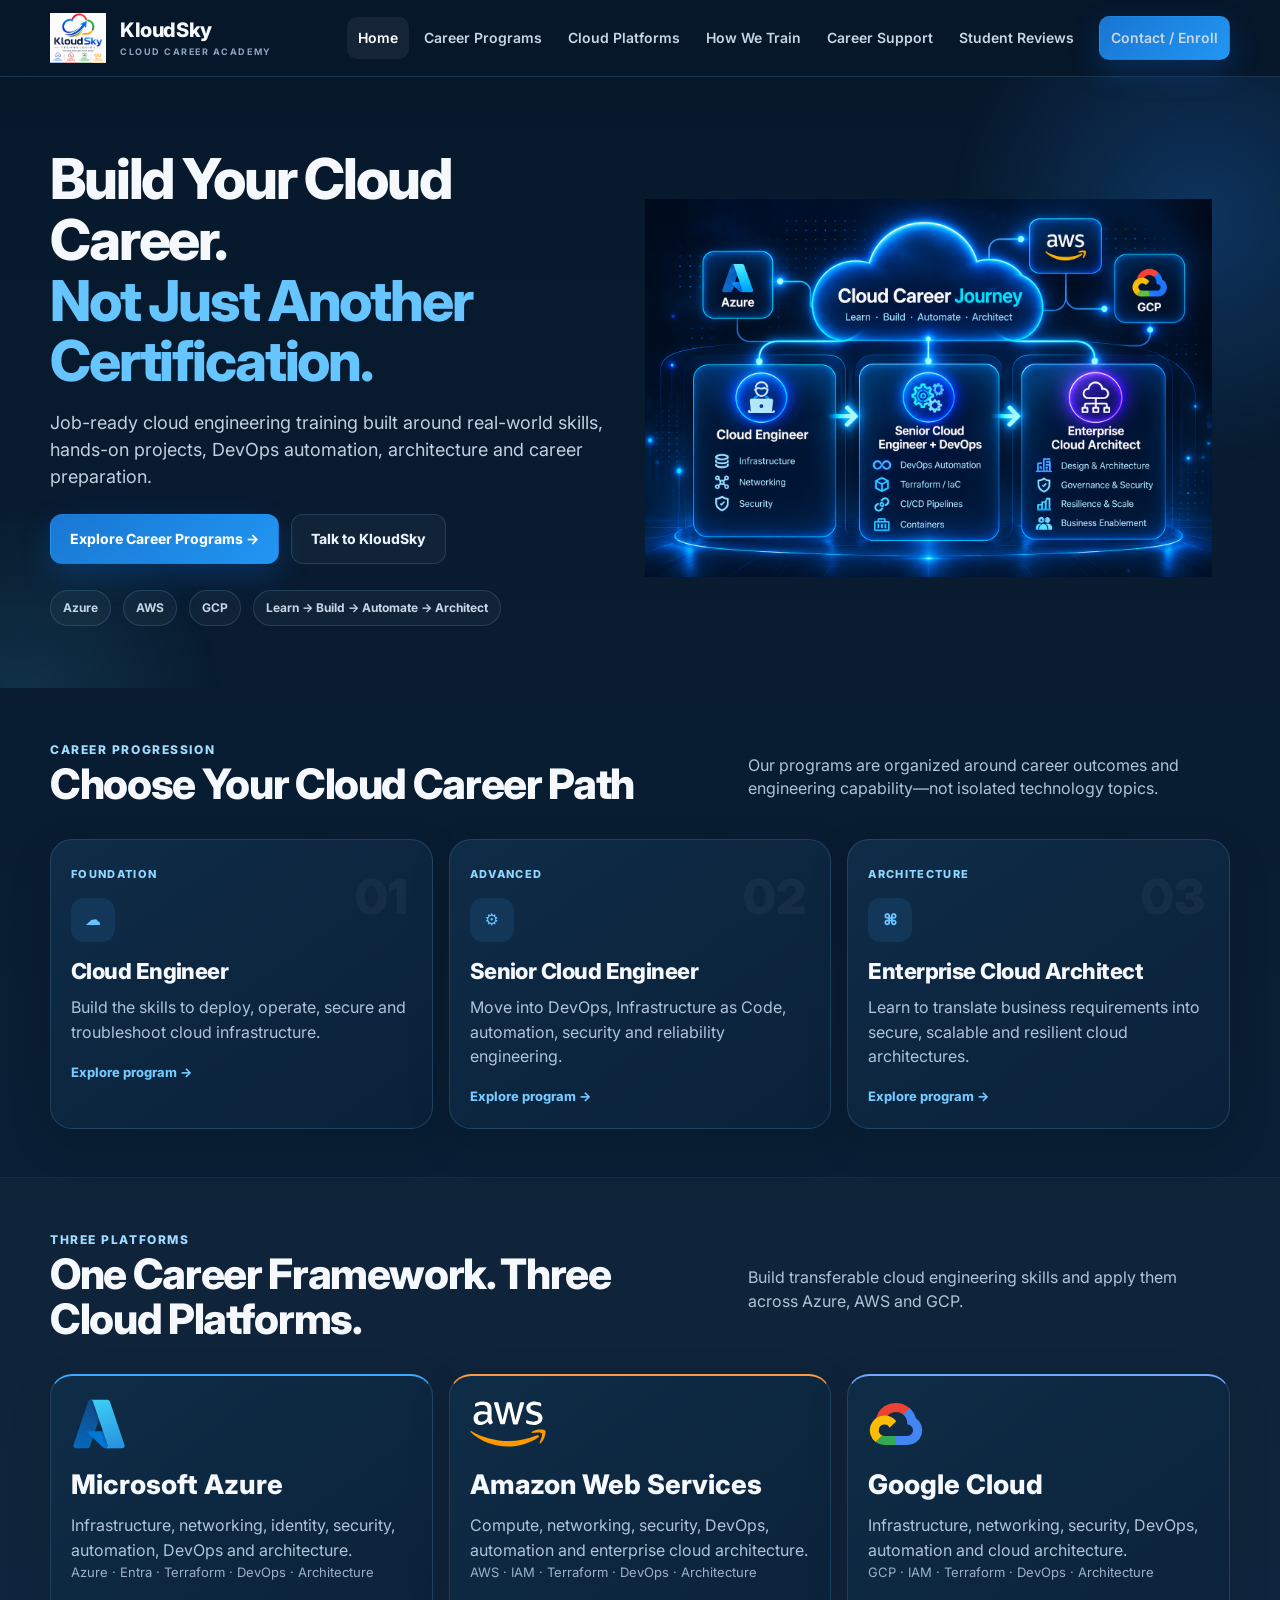
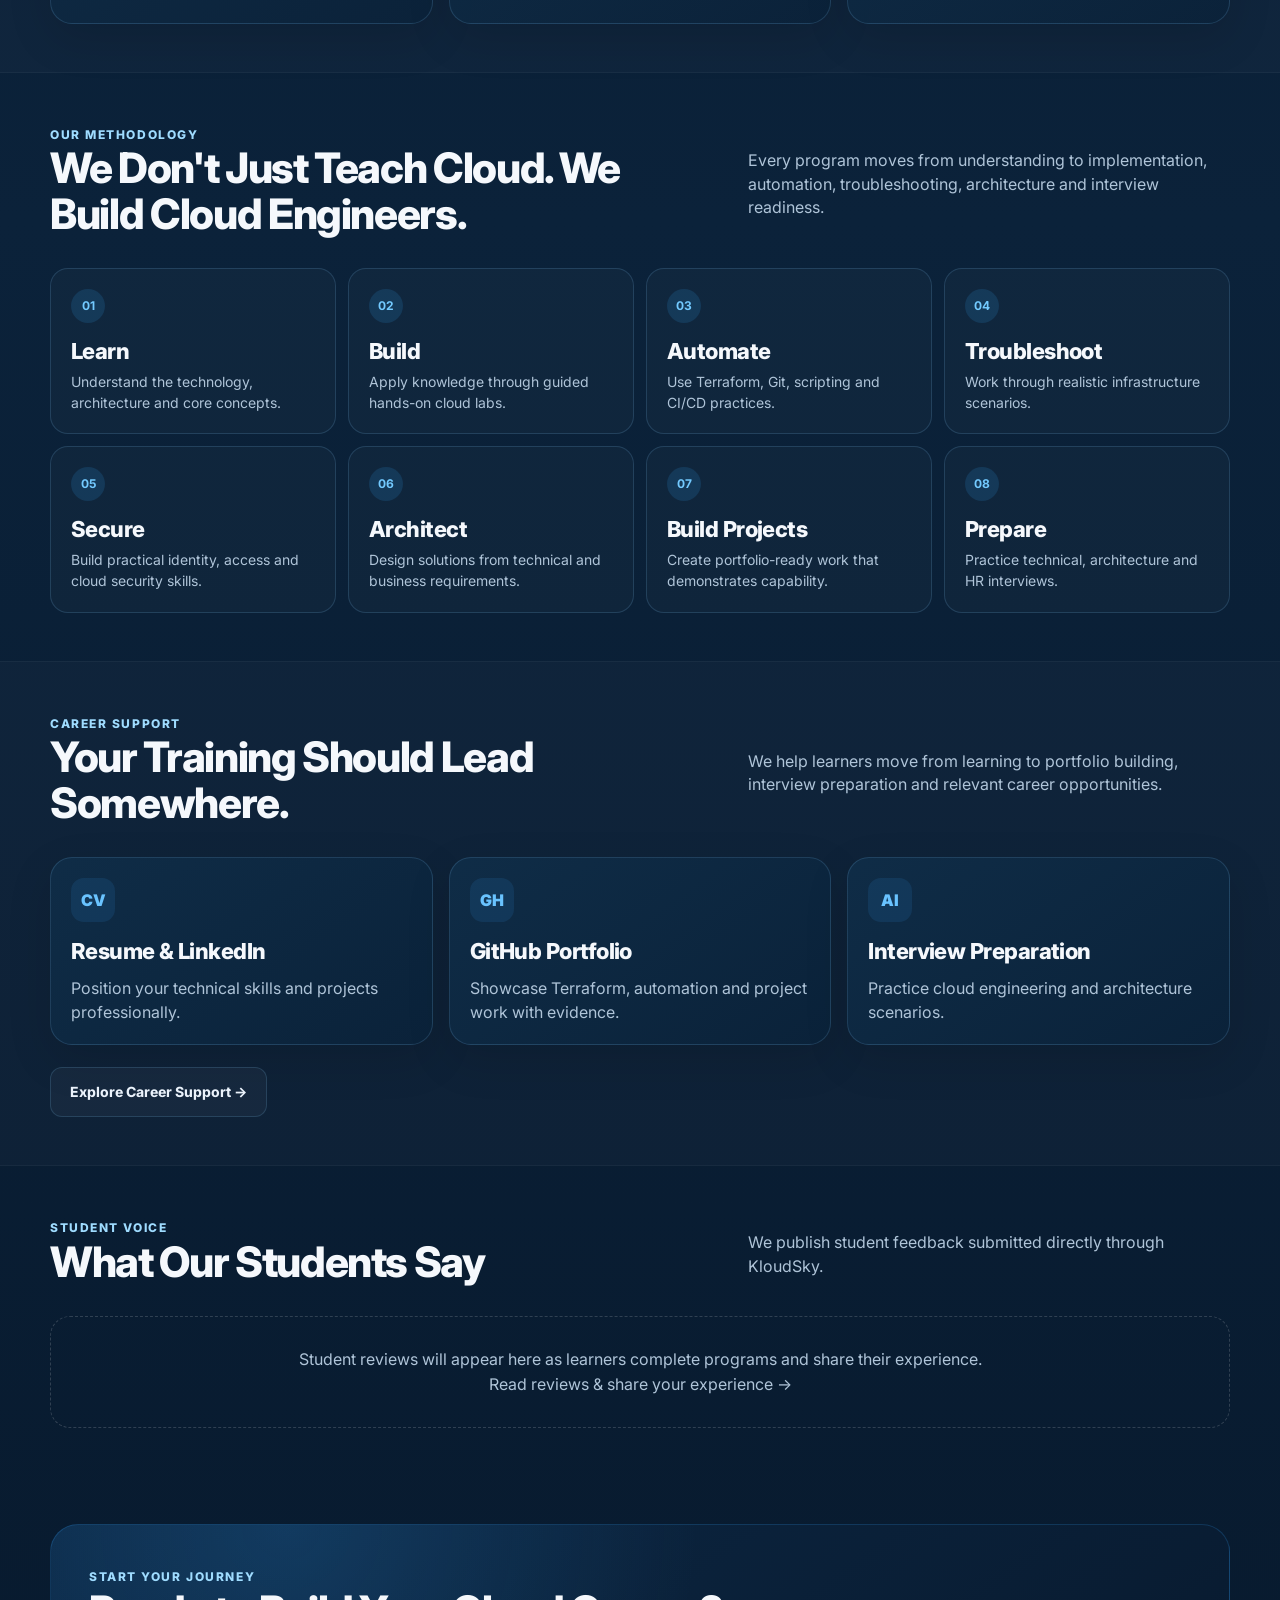
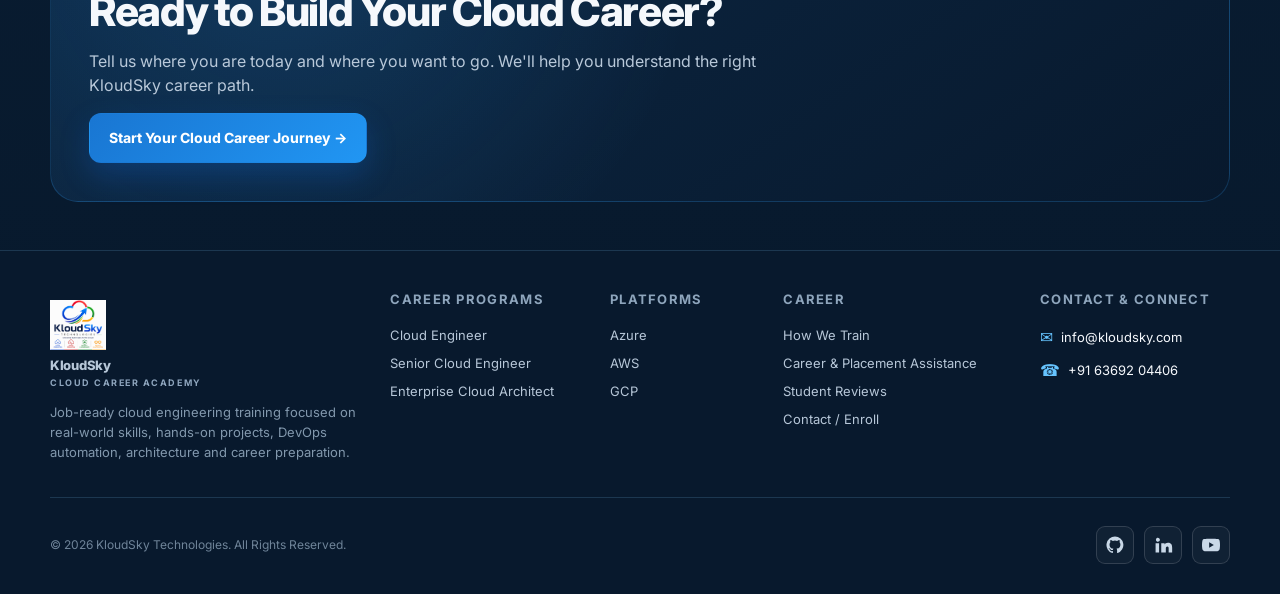
==== index.html @ 46bb487a "index update" ====
<!DOCTYPE html>

<html lang="en">
<head>
<meta charset="utf-8"/>
<meta content="width=device-width,initial-scale=1" name="viewport"/>
<meta content="Job-ready Azure, AWS and GCP cloud engineering training with hands-on projects, DevOps automation, architecture and career preparation." name="description"/>
<meta content="#07182B" name="theme-color"/>
<title>Home | KloudSky Cloud Career Academy</title>
<link href="https://fonts.googleapis.com" rel="preconnect"/>
<link crossorigin="" href="https://fonts.gstatic.com" rel="preconnect"/>
<link href="https://fonts.googleapis.com/css2?family=Inter:wght@400;500;600;700;800;900&amp;display=swap" rel="stylesheet"/>
<link href="assets/css/style.css" rel="stylesheet"/>
<style id="footer-layout-v2">
/* KloudSky footer layout correction - shared across all pages */
.footer .footer-grid{
    display:grid;
    grid-template-columns:minmax(240px,1.65fr) minmax(160px,1fr) minmax(110px,.75fr) minmax(190px,1.2fr) minmax(190px,1fr);
    gap:34px;
    align-items:start;
}
.footer .footer-grid > div{min-width:0;}
.footer .footer-contact-column h4{margin:0 0 18px;}
.footer .footer-contact-column a{display:flex;align-items:center;gap:8px;margin:0 0 13px;color:inherit;text-decoration:none;}
.footer .footer-contact-column a:hover{color:#66c4ff;}
.footer .footer-contact-icon{color:#66c4ff;font-size:16px;line-height:1;flex:0 0 auto;}
.footer .footer-bottom{
    display:flex;
    align-items:center;
    justify-content:space-between;
    gap:24px;
    padding-top:20px;
}
.footer .footer-socials-bottom{
    display:flex;
    align-items:center;
    justify-content:flex-end;
    gap:10px;
    margin-left:auto;
}
.footer .footer-social{
    width:38px;
    height:38px;
    display:inline-flex;
    align-items:center;
    justify-content:center;
    border:1px solid rgba(255,255,255,.14);
    border-radius:9px;
    background:rgba(255,255,255,.035);
    color:#c9d8e7;
    text-decoration:none;
    transition:.2s ease;
}
.footer .footer-social:hover{
    color:#fff;
    border-color:rgba(102,196,255,.5);
    background:rgba(53,167,255,.12);
    transform:translateY(-1px);
}
.footer .footer-social svg{width:18px;height:18px;display:block;}
.footer .footer-social[aria-label="LinkedIn"] svg{width:20px;height:20px;}
@media(max-width:980px){
    .footer .footer-grid{grid-template-columns:1.5fr 1fr 1fr;gap:28px;}
}
@media(max-width:680px){
    .footer .footer-grid{grid-template-columns:1fr 1fr;gap:24px;}
    .footer .footer-grid > div:first-child{grid-column:1 / -1;}
    .footer .footer-bottom{align-items:flex-start;flex-direction:column;gap:16px;}
    .footer .footer-socials-bottom{margin-left:0;justify-content:flex-start;}
}
@media(max-width:460px){
    .footer .footer-grid{grid-template-columns:1fr;}
    .footer .footer-grid > div:first-child{grid-column:auto;}
}
</style>
<style id="cloud-career-journey-visual">
/* Final hero alignment: image fills the right hero area without a separate frame. */
.hero-grid{
    grid-template-columns:minmax(0,1fr) minmax(0,1.08fr);
    align-items:stretch;
    gap:18px;
}

.cloud-career-visual{
    display:flex !important;
    align-items:center !important;
    justify-content:center !important;
    min-width:0;
    width:100%;
    height:100% !important;
    min-height:0 !important;
    margin:0 !important;
    padding:0 !important;
    background:transparent !important;
    border:0 !important;
    border-radius:0 !important;
    box-shadow:none !important;
    overflow:hidden !important;
}

.cloud-career-journey-image{
    display:block !important;
    width:94% !important;
    height:94% !important;
    max-width:none !important;
    margin:0 !important;
    padding:0 !important;
    border:0 !important;
    border-radius:0 !important;
    object-fit:contain !important;
    object-position:center center !important;
    transform:none !important;
    box-shadow:none !important;
    filter:none !important;
}

@media(max-width:980px){
    .hero-grid{
        grid-template-columns:1fr;
        gap:28px;
    }

    .cloud-career-visual{
        width:100%;
        height:auto !important;
        overflow:hidden !important;
    }

    .cloud-career-journey-image{
        width:100% !important;
        height:auto !important;
        max-width:760px !important;
        margin:0 auto !important;
        object-fit:contain !important;
        transform:none !important;
    }
}

@media(max-width:620px){
    .cloud-career-journey-image{
        width:100% !important;
        max-width:100% !important;
    }
}
</style>

<style id="index-platform-brand-logos">
/* Official cloud platform logos in the home-page platform cards */
.index-platform-logo{
    width:56px;
    height:56px;
    display:block;
    object-fit:contain;
    object-position:center;
    margin:0 0 12px 0;
}
.index-platform-logo.aws{
    width:76px;
    height:56px;
}
.index-platform-brand{
    display:flex;
    flex-direction:column;
    align-items:flex-start;
    margin-bottom:8px;
}
.index-platform-brand .platform-name{
    margin:0;
}
.index-platform-brand svg{
    overflow:visible;
}
@media(max-width:700px){
    .index-platform-logo{width:50px;height:50px;}
    .index-platform-logo.aws{width:68px;height:50px;}
}
</style>

</head>
<body><a class="skip" href="#main">Skip to content</a>
<header class="nav">
<div class="container nav-inner">
<a class="brand" href="index.html">
<img alt="KloudSky Technologies" class="kloudsky-logo" src="assets/images/kloudsky-logo-transparent.png"/>
<span class="brand-text">
<span class="brand-name">KloudSky</span>
<small class="brand-subtitle">Cloud Career Academy</small>
</span>
</a>
<button aria-label="Open menu" class="mobile-btn">☰</button>
<nav class="nav-links">
<a class="active" href="index.html">Home</a>
<a href="career-programs.html">Career Programs</a>
<a href="cloud-platforms.html">Cloud Platforms</a>
<a href="how-we-train.html">How We Train</a>
<a href="career-support.html">Career Support</a>
<a href="reviews.html">Student Reviews</a>
<a class="btn btn-primary nav-cta" href="contact.html">Contact / Enroll</a>
</nav>
</div>
</header>
<main id="main">
<section class="hero">
<div class="container hero-grid">
<div>
<h1>Build Your Cloud Career.<br/><span style="color:#66c4ff">Not Just Another Certification.</span>
</h1>
<p class="lead">Job-ready cloud engineering training built around real-world skills, hands-on
                        projects, DevOps automation, architecture and career preparation.</p>
<div class="hero-actions"><a class="btn btn-primary" href="career-programs.html">Explore Career
                            Programs →</a><a class="btn btn-ghost" href="contact.html">Talk to KloudSky</a></div>
<div class="hero-meta"><span class="pill">Azure</span><span class="pill">AWS</span><span class="pill">GCP</span><span class="pill">Learn → Build → Automate → Architect</span></div>
</div>
<div class="visual cloud-career-visual">
<img class="cloud-career-journey-image" src="assets/images/cloud-career-journey.png" width="1536" height="1024" loading="eager" decoding="async" alt="Cloud Career Journey from Cloud Engineer to Senior Cloud Engineer with DevOps to Enterprise Cloud Architect"/>
</div>
</div>
</section>
<section class="section">
<div class="container">
<div class="section-head">
<div><span class="eyebrow">Career progression</span>
<h2>Choose Your Cloud Career Path</h2>
</div>
<p>Our programs are organized around career outcomes and engineering capability—not isolated
                        technology topics.</p>
</div>
<div class="grid3">
<article class="card level"><span class="number">01</span><span class="tag">Foundation</span>
<div class="icon">☁</div>
<h3>Cloud Engineer</h3>
<p>Build the skills to deploy, operate, secure and troubleshoot cloud infrastructure.</p><a class="link" href="career-programs.html#cloud-engineer">Explore program →</a>
</article>
<article class="card level"><span class="number">02</span><span class="tag">Advanced</span>
<div class="icon">⚙</div>
<h3>Senior Cloud Engineer</h3>
<p>Move into DevOps, Infrastructure as Code, automation, security and reliability engineering.
                        </p><a class="link" href="career-programs.html#senior-cloud-engineer">Explore program →</a>
</article>
<article class="card level"><span class="number">03</span><span class="tag">Architecture</span>
<div class="icon">⌘</div>
<h3>Enterprise Cloud Architect</h3>
<p>Learn to translate business requirements into secure, scalable and resilient cloud
                            architectures.</p><a class="link" href="career-programs.html#architect">Explore program
                            →</a>
</article>
</div>
</div>
</section>
<section class="section alt">
<div class="container">
<div class="section-head">
<div><span class="eyebrow">Three platforms</span>
<h2>One Career Framework. Three Cloud Platforms.</h2>
</div>
<p>Build transferable cloud engineering skills and apply them across Azure, AWS and GCP.</p>
</div>
<div class="grid3">
<article class="card platform azure">
<div class="index-platform-brand"><svg aria-label="Microsoft Azure logo" class="index-platform-logo" height="150" role="img" viewbox="0 0 96 96" width="150" xmlns="http://www.w3.org/2000/svg">
<defs>
<lineargradient gradienttransform="matrix(1 0 0 -1 1075 158)" gradientunits="userSpaceOnUse" id="e399c19f-b68f-429d-b176-18c2117ff73c" x1="-1032.172" x2="-1059.213" y1="145.312" y2="65.426">
<stop offset="0" stop-color="#114a8b"></stop>
<stop offset="1" stop-color="#0669bc"></stop>
</lineargradient>
<lineargradient gradienttransform="matrix(1 0 0 -1 1075 158)" gradientunits="userSpaceOnUse" id="ac2a6fc2-ca48-4327-9a3c-d4dcc3256e15" x1="-1023.725" x2="-1029.98" y1="108.083" y2="105.968">
<stop offset="0" stop-opacity=".3"></stop>
<stop offset=".071" stop-opacity=".2"></stop>
<stop offset=".321" stop-opacity=".1"></stop>
<stop offset=".623" stop-opacity=".05"></stop>
<stop offset="1" stop-opacity="0"></stop>
</lineargradient>
<lineargradient gradienttransform="matrix(1 0 0 -1 1075 158)" gradientunits="userSpaceOnUse" id="a7fee970-a784-4bb1-af8d-63d18e5f7db9" x1="-1027.165" x2="-997.482" y1="147.642" y2="68.561">
<stop offset="0" stop-color="#3ccbf4"></stop>
<stop offset="1" stop-color="#2892df"></stop>
</lineargradient>
</defs>
<path d="M33.338 6.544h26.038l-27.03 80.087a4.152 4.152 0 0 1-3.933 2.824H8.149a4.145 4.145 0 0 1-3.928-5.47L29.404 9.368a4.152 4.152 0 0 1 3.934-2.825z" fill="url(#e399c19f-b68f-429d-b176-18c2117ff73c)"></path>
<path d="M71.175 60.261h-41.29a1.911 1.911 0 0 0-1.305 3.309l26.532 24.764a4.171 4.171 0 0 0 2.846 1.121h23.38z" fill="#0078d4"></path>
<path d="M33.338 6.544a4.118 4.118 0 0 0-3.943 2.879L4.252 83.917a4.14 4.14 0 0 0 3.908 5.538h20.787a4.443 4.443 0 0 0 3.41-2.9l5.014-14.777 17.91 16.705a4.237 4.237 0 0 0 2.666.972H81.24L71.024 60.261l-29.781.007L59.47 6.544z" fill="url(#ac2a6fc2-ca48-4327-9a3c-d4dcc3256e15)"></path>
<path d="M66.595 9.364a4.145 4.145 0 0 0-3.928-2.82H33.648a4.146 4.146 0 0 1 3.928 2.82l25.184 74.62a4.146 4.146 0 0 1-3.928 5.472h29.02a4.146 4.146 0 0 0 3.927-5.472z" fill="url(#a7fee970-a784-4bb1-af8d-63d18e5f7db9)"></path>
</svg><div class="platform-name">Microsoft Azure</div></div>
<p>Infrastructure, networking, identity, security, automation, DevOps and architecture.</p>
<div class="services">Azure · Entra · Terraform · DevOps · Architecture</div>
</article>
<article class="card platform aws">
<div class="index-platform-brand"><svg aria-label="Amazon Web Services logo" class="index-platform-logo aws" id="Layer_1" role="img" style="enable-background:new 0 0 304 182;" version="1.1" viewbox="0 0 304 182" x="0px" xml:space="preserve" xmlns="http://www.w3.org/2000/svg" xmlns:xlink="http://www.w3.org/1999/xlink" y="0px">
<style type="text/css">
	.st0{fill:#FFFFFF;}
	.st1{fill-rule:evenodd;clip-rule:evenodd;fill:#FF9900;}
</style>
<g>
<path class="st0" d="M86.4,66.4c0,3.7,0.4,6.7,1.1,8.9c0.8,2.2,1.8,4.6,3.2,7.2c0.5,0.8,0.7,1.6,0.7,2.3c0,1-0.6,2-1.9,3l-6.3,4.2
		c-0.9,0.6-1.8,0.9-2.6,0.9c-1,0-2-0.5-3-1.4C76.2,90,75,88.4,74,86.8c-1-1.7-2-3.6-3.1-5.9c-7.8,9.2-17.6,13.8-29.4,13.8
		c-8.4,0-15.1-2.4-20-7.2c-4.9-4.8-7.4-11.2-7.4-19.2c0-8.5,3-15.4,9.1-20.6c6.1-5.2,14.2-7.8,24.5-7.8c3.4,0,6.9,0.3,10.6,0.8
		c3.7,0.5,7.5,1.3,11.5,2.2v-7.3c0-7.6-1.6-12.9-4.7-16c-3.2-3.1-8.6-4.6-16.3-4.6c-3.5,0-7.1,0.4-10.8,1.3c-3.7,0.9-7.3,2-10.8,3.4
		c-1.6,0.7-2.8,1.1-3.5,1.3c-0.7,0.2-1.2,0.3-1.6,0.3c-1.4,0-2.1-1-2.1-3.1v-4.9c0-1.6,0.2-2.8,0.7-3.5c0.5-0.7,1.4-1.4,2.8-2.1
		c3.5-1.8,7.7-3.3,12.6-4.5c4.9-1.3,10.1-1.9,15.6-1.9c11.9,0,20.6,2.7,26.2,8.1c5.5,5.4,8.3,13.6,8.3,24.6V66.4z M45.8,81.6
		c3.3,0,6.7-0.6,10.3-1.8c3.6-1.2,6.8-3.4,9.5-6.4c1.6-1.9,2.8-4,3.4-6.4c0.6-2.4,1-5.3,1-8.7v-4.2c-2.9-0.7-6-1.3-9.2-1.7
		c-3.2-0.4-6.3-0.6-9.4-0.6c-6.7,0-11.6,1.3-14.9,4c-3.3,2.7-4.9,6.5-4.9,11.5c0,4.7,1.2,8.2,3.7,10.6
		C37.7,80.4,41.2,81.6,45.8,81.6z M126.1,92.4c-1.8,0-3-0.3-3.8-1c-0.8-0.6-1.5-2-2.1-3.9L96.7,10.2c-0.6-2-0.9-3.3-0.9-4
		c0-1.6,0.8-2.5,2.4-2.5h9.8c1.9,0,3.2,0.3,3.9,1c0.8,0.6,1.4,2,2,3.9l16.8,66.2l15.6-66.2c0.5-2,1.1-3.3,1.9-3.9c0.8-0.6,2.2-1,4-1
		h8c1.9,0,3.2,0.3,4,1c0.8,0.6,1.5,2,1.9,3.9l15.8,67l17.3-67c0.6-2,1.3-3.3,2-3.9c0.8-0.6,2.1-1,3.9-1h9.3c1.6,0,2.5,0.8,2.5,2.5
		c0,0.5-0.1,1-0.2,1.6c-0.1,0.6-0.3,1.4-0.7,2.5l-24.1,77.3c-0.6,2-1.3,3.3-2.1,3.9c-0.8,0.6-2.1,1-3.8,1h-8.6c-1.9,0-3.2-0.3-4-1
		c-0.8-0.7-1.5-2-1.9-4L156,23l-15.4,64.4c-0.5,2-1.1,3.3-1.9,4c-0.8,0.7-2.2,1-4,1H126.1z M254.6,95.1c-5.2,0-10.4-0.6-15.4-1.8
		c-5-1.2-8.9-2.5-11.5-4c-1.6-0.9-2.7-1.9-3.1-2.8c-0.4-0.9-0.6-1.9-0.6-2.8v-5.1c0-2.1,0.8-3.1,2.3-3.1c0.6,0,1.2,0.1,1.8,0.3
		c0.6,0.2,1.5,0.6,2.5,1c3.4,1.5,7.1,2.7,11,3.5c4,0.8,7.9,1.2,11.9,1.2c6.3,0,11.2-1.1,14.6-3.3c3.4-2.2,5.2-5.4,5.2-9.5
		c0-2.8-0.9-5.1-2.7-7c-1.8-1.9-5.2-3.6-10.1-5.2L246,52c-7.3-2.3-12.7-5.7-16-10.2c-3.3-4.4-5-9.3-5-14.5c0-4.2,0.9-7.9,2.7-11.1
		c1.8-3.2,4.2-6,7.2-8.2c3-2.3,6.4-4,10.4-5.2c4-1.2,8.2-1.7,12.6-1.7c2.2,0,4.5,0.1,6.7,0.4c2.3,0.3,4.4,0.7,6.5,1.1
		c2,0.5,3.9,1,5.7,1.6c1.8,0.6,3.2,1.2,4.2,1.8c1.4,0.8,2.4,1.6,3,2.5c0.6,0.8,0.9,1.9,0.9,3.3v4.7c0,2.1-0.8,3.2-2.3,3.2
		c-0.8,0-2.1-0.4-3.8-1.2c-5.7-2.6-12.1-3.9-19.2-3.9c-5.7,0-10.2,0.9-13.3,2.8c-3.1,1.9-4.7,4.8-4.7,8.9c0,2.8,1,5.2,3,7.1
		c2,1.9,5.7,3.8,11,5.5l14.2,4.5c7.2,2.3,12.4,5.5,15.5,9.6c3.1,4.1,4.6,8.8,4.6,14c0,4.3-0.9,8.2-2.6,11.6
		c-1.8,3.4-4.2,6.4-7.3,8.8c-3.1,2.5-6.8,4.3-11.1,5.6C264.4,94.4,259.7,95.1,254.6,95.1z"></path>
<g>
<path class="st1" d="M273.5,143.7c-32.9,24.3-80.7,37.2-121.8,37.2c-57.6,0-109.5-21.3-148.7-56.7c-3.1-2.8-0.3-6.6,3.4-4.4
			c42.4,24.6,94.7,39.5,148.8,39.5c36.5,0,76.6-7.6,113.5-23.2C274.2,133.6,278.9,139.7,273.5,143.7z"></path>
<path class="st1" d="M287.2,128.1c-4.2-5.4-27.8-2.6-38.5-1.3c-3.2,0.4-3.7-2.4-0.8-4.5c18.8-13.2,49.7-9.4,53.3-5
			c3.6,4.5-1,35.4-18.6,50.2c-2.7,2.3-5.3,1.1-4.1-1.9C282.5,155.7,291.4,133.4,287.2,128.1z"></path>
</g>
</g>
</svg><div class="platform-name">Amazon Web Services</div></div>
<p>Compute, networking, security, DevOps, automation and enterprise cloud architecture.</p>
<div class="services">AWS · IAM · Terraform · DevOps · Architecture</div>
</article>
<article class="card platform gcp">
<div class="index-platform-brand"><svg aria-label="Google Cloud logo" class="index-platform-logo" fill="none" height="800px" role="img" viewbox="0 0 16 16" width="800px" xmlns="http://www.w3.org/2000/svg"><path d="M10.313 5.376l1.887-1.5-.332-.414a5.935 5.935 0 00-5.586-1.217 5.89 5.89 0 00-3.978 4.084c-.03.113.312-.098.463-.056l2.608-.428s.127-.124.201-.205c1.16-1.266 3.126-1.432 4.465-.354l.272.09z" fill="#EA4335"></path><path d="M13.637 6.3a5.835 5.835 0 00-1.77-2.838l-1.83 1.82a3.226 3.226 0 011.193 2.564v.323c.9 0 1.63.725 1.63 1.62 0 .893-.73 1.619-1.63 1.619l-3.257-.003-.325.035v2.507l.325.053h3.257a4.234 4.234 0 004.08-2.962A4.199 4.199 0 0013.636 6.3z" fill="#4285F4"></path><path d="M4.711 13.999H7.97v-2.594H4.71c-.232 0-.461-.066-.672-.161l-.458.14-1.313 1.297-.114.447a4.254 4.254 0 002.557.87z" fill="#34A853"></path><path d="M4.711 5.572A4.234 4.234 0 00.721 8.44a4.206 4.206 0 001.433 4.688l1.89-1.884a1.617 1.617 0 01.44-3.079 1.63 1.63 0 011.714.936l1.89-1.878A4.24 4.24 0 004.71 5.572z" fill="#FBBC05"></path></svg><div class="platform-name">Google Cloud</div></div>
<p>Infrastructure, networking, security, DevOps, automation and cloud architecture.</p>
<div class="services">GCP · IAM · Terraform · DevOps · Architecture</div>
</article>
</div>
</div>
</section>
<section class="section">
<div class="container">
<div class="section-head">
<div><span class="eyebrow">Our methodology</span>
<h2>We Don't Just Teach Cloud. We Build Cloud Engineers.</h2>
</div>
<p>Every program moves from understanding to implementation, automation, troubleshooting,
                        architecture and interview readiness.</p>
</div>
<div class="steps">
<div class="step"><b>01</b>
<h3>Learn</h3>
<p>Understand the technology, architecture and core concepts.</p>
</div>
<div class="step"><b>02</b>
<h3>Build</h3>
<p>Apply knowledge through guided hands-on cloud labs.</p>
</div>
<div class="step"><b>03</b>
<h3>Automate</h3>
<p>Use Terraform, Git, scripting and CI/CD practices.</p>
</div>
<div class="step"><b>04</b>
<h3>Troubleshoot</h3>
<p>Work through realistic infrastructure scenarios.</p>
</div>
<div class="step"><b>05</b>
<h3>Secure</h3>
<p>Build practical identity, access and cloud security skills.</p>
</div>
<div class="step"><b>06</b>
<h3>Architect</h3>
<p>Design solutions from technical and business requirements.</p>
</div>
<div class="step"><b>07</b>
<h3>Build Projects</h3>
<p>Create portfolio-ready work that demonstrates capability.</p>
</div>
<div class="step"><b>08</b>
<h3>Prepare</h3>
<p>Practice technical, architecture and HR interviews.</p>
</div>
</div>
</div>
</section>
<section class="section alt">
<div class="container">
<div class="section-head">
<div><span class="eyebrow">Career support</span>
<h2>Your Training Should Lead Somewhere.</h2>
</div>
<p>We help learners move from learning to portfolio building, interview preparation and relevant
                        career opportunities.</p>
</div>
<div class="grid3">
<div class="card">
<div class="icon">CV</div>
<h3>Resume &amp; LinkedIn</h3>
<p>Position your technical skills and projects professionally.</p>
</div>
<div class="card">
<div class="icon">GH</div>
<h3>GitHub Portfolio</h3>
<p>Showcase Terraform, automation and project work with evidence.</p>
</div>
<div class="card">
<div class="icon">AI</div>
<h3>Interview Preparation</h3>
<p>Practice cloud engineering and architecture scenarios.</p>
</div>
</div>
<div style="margin-top:22px"><a class="btn btn-ghost" href="career-support.html">Explore Career Support
                        →</a></div>
</div>
</section>
<section class="section">
<div class="container">
<div class="section-head">
<div><span class="eyebrow">Student voice</span>
<h2>What Our Students Say</h2>
</div>
<p>We publish student feedback submitted directly through KloudSky.</p>
</div>
<div class="empty-reviews">Student reviews will appear here as learners complete programs and share
                    their experience.<br/><a class="link" href="reviews.html">Read reviews &amp; share your experience →</a>
</div>
</div>
</section>
<section class="section">
<div class="container">
<div class="cta"><span class="eyebrow">Start your journey</span>
<h2>Ready to Build Your Cloud Career?</h2>
<p>Tell us where you are today and where you want to go. We'll help you understand the right
                        KloudSky career path.</p><a class="btn btn-primary" href="contact.html">Start Your Cloud Career
                        Journey →</a>
</div>
</div>
</section>
</main>
<footer class="footer">
<div class="container">
<div class="footer-grid"><div><a class="brand" href="index.html">
<img alt="KloudSky Technologies" class="kloudsky-logo" src="assets/images/kloudsky-logo-transparent.png"/>
<span class="brand-text">
<span class="brand-name">KloudSky</span>
<small class="brand-subtitle">Cloud Career Academy</small>
</span>
</a>
<p class="desc">Job-ready cloud engineering training focused on real-world skills, hands-on
                        projects, DevOps automation, architecture and career preparation.</p>
</div><div>
<h4>Career Programs</h4><a href="career-programs.html#cloud-engineer">Cloud Engineer</a><a href="career-programs.html#senior-cloud-engineer">Senior Cloud Engineer</a><a href="career-programs.html#architect">Enterprise Cloud Architect</a>
</div><div>
<h4>Platforms</h4><a href="cloud-platforms.html#azure">Azure</a><a href="cloud-platforms.html#aws">AWS</a><a href="cloud-platforms.html#gcp">GCP</a>
</div><div>
<h4>Career</h4><a href="how-we-train.html">How We Train</a><a href="career-support.html">Career &amp;
                        Placement Assistance</a><a href="reviews.html">Student Reviews</a><a href="contact.html">Contact
                        / Enroll</a>
</div><div class="footer-contact-column"><h4>Contact &amp; Connect</h4><a href="mailto:info@kloudsky.com"><span aria-hidden="true" class="footer-contact-icon">✉</span><span>info@kloudsky.com</span></a><a href="tel:+916369204406"><span aria-hidden="true" class="footer-contact-icon">☎</span><span>+91 63692 04406</span></a></div></div>

<div class="footer-bottom"><span>© <span data-year=""></span> KloudSky Technologies. All Rights
                    Reserved.</span><div aria-label="Social media links" class="footer-socials-bottom">
<a aria-label="GitHub" class="footer-social" href="#" title="GitHub">
<svg aria-hidden="true" viewbox="0 0 24 24"><path d="M12 .6a11.4 11.4 0 0 0-3.61 22.21c.57.1.78-.25.78-.55v-2.15c-3.17.69-3.84-1.34-3.84-1.34-.52-1.31-1.27-1.66-1.27-1.66-1.03-.71.08-.7.08-.7 1.14.08 1.74 1.17 1.74 1.17 1.01 1.73 2.65 1.23 3.3.94.1-.73.4-1.23.72-1.51-2.53-.29-5.2-1.26-5.2-5.62 0-1.24.44-2.25 1.17-3.04-.12-.29-.51-1.44.11-3 0 0 .95-.3 3.13 1.16a10.9 10.9 0 0 1 5.7 0c2.18-1.46 3.13-1.16 3.13-1.16.62 1.56.23 2.71.11 3 .73.79 1.17 1.8 1.17 3.04 0 4.37-2.67 5.32-5.21 5.61.41.35.77 1.04.77 2.1v3.11c0 .3.21.65.79.54A11.4 11.4 0 0 0 12 .6Z" fill="currentColor"></path></svg>
</a>
<a aria-label="LinkedIn" class="footer-social" href="https://www.linkedin.com/company/kloudsky-technologies/" rel="noopener" target="_blank" title="LinkedIn">
<svg aria-hidden="true" viewbox="0 0 24 24"><path d="M5.2 3.4A2.4 2.4 0 1 1 5.2 8a2.4 2.4 0 0 1 0-4.6ZM3.1 9.8h4.2V21H3.1V9.8Zm6.8 0h4v1.53h.06c.56-1.02 1.93-2.1 3.98-2.1 4.26 0 5.05 2.8 5.05 6.45V21h-4.2v-4.72c0-1.13-.02-2.59-1.58-2.59-1.58 0-1.82 1.23-1.82 2.51V21H9.9V9.8Z" fill="currentColor"></path></svg>
</a>
<a aria-label="YouTube" class="footer-social" href="#" title="YouTube">
<svg aria-hidden="true" viewbox="0 0 24 24"><path d="M23.5 6.2a3 3 0 0 0-2.12-2.13C19.5 3.55 12 3.55 12 3.55s-7.5 0-9.38.52A3 3 0 0 0 .5 6.2 31.2 31.2 0 0 0 0 12a31.2 31.2 0 0 0 .5 5.8 3 3 0 0 0 2.12 2.13c1.88.52 9.38.52 9.38.52s7.5 0 9.38-.52a3 3 0 0 0 2.12-2.13A31.2 31.2 0 0 0 24 12a31.2 31.2 0 0 0-.5-5.8ZM9.55 15.6V8.4L15.8 12l-6.25 3.6Z" fill="currentColor"></path></svg>
</a>
</div></div>
</div>
</footer>
<script src="assets/js/config.js"></script>
<script src="assets/js/main.js"></script>
</body>
</html>
---- assets/css/style.css ----
:root {
    --bg: #07182B;
    --bg2: #0B223A;
    --panel: #102D48;
    --panel2: #163653;
    --text: #f5f8fc;
    --muted: #AFC4D8;
    --line: rgba(112, 176, 220, .20);
    --blue: #2196F3;
    --blue2: #1976D2;
    --cyan: #54C7FF;
    --green: #46d6a2;
    --shadow: 0 24px 70px rgba(0, 0, 0, .28);
    --radius: 22px;
    --max: 1180px
}

* {
    box-sizing: border-box
}

html {
    scroll-behavior: smooth
}

body {
    margin: 0;
    background: linear-gradient(180deg, #07182B 0%, #0B223A 48%, #07182B 100%);
    color: var(--text);
    font-family: Inter, system-ui, -apple-system, BlinkMacSystemFont, "Segoe UI", sans-serif;
    line-height: 1.65
}

a {
    color: inherit;
    text-decoration: none
}

img {
    max-width: 100%
}

.container {
    width: min(var(--max), calc(100% - 40px));
    margin: auto
}

.skip {
    position: absolute;
    left: -9999px
}

.skip:focus {
    left: 16px;
    top: 16px;
    z-index: 1000;
    background: #fff;
    color: #000;
    padding: 10px 14px;
    border-radius: 8px
}

.nav {
    position: sticky;
    top: 0;
    z-index: 100;
    background: rgba(7, 24, 43, .92);
    backdrop-filter: blur(16px);
    border-bottom: 1px solid var(--line)
}

.nav-inner {
    min-height: 76px;
    display: flex;
    align-items: center;
    gap: 28px
}

.brand {
    display: flex;
    align-items: center;
    gap: 11px;
    font-weight: 800;
    letter-spacing: -.02em;
    font-size: 20px;
    white-space: nowrap
}


/* =========================================================
   KloudSky official logo + cloud platform logos
   ========================================================= */

.brand {
    display: flex;
    align-items: center;
    gap: 14px;
}

.kloudsky-logo {
    width: 56px;
    height: 56px;
    object-fit: contain;
    object-position: center;
    flex: 0 0 auto;
}

.brand-text {
    display: flex;
    flex-direction: column;
    justify-content: center;
    min-width: 0;
}

.brand-name {
    line-height: 1.1;
}

.brand-subtitle {
    margin-top: 6px;
    line-height: 1.2;
}

.platform-logo {
    width: 64px;
    height: 64px;
    object-fit: contain;
    object-position: center;
    display: block;
    margin-bottom: 14px;
}

.brand-mark {
    width: 42px;
    height: 42px;
    border-radius: 12px;
    display: grid;
    place-items: center;
    background: linear-gradient(135deg, var(--blue), var(--cyan));
    box-shadow: 0 8px 28px rgba(53, 167, 255, .25);
    color: #04101d;
    font-weight: 900
}

.brand small {
    display: block;
    color: #8ea5bd;
    font-size: 9px;
    letter-spacing: .17em;
    text-transform: uppercase;
    font-weight: 700
}

.nav-links {
    margin-left: auto;
    display: flex;
    align-items: center;
    gap: 4px
}

.nav-links a {
    color: #c8d5e3;
    font-size: 14px;
    font-weight: 600;
    padding: 10px 11px;
    border-radius: 10px
}

.nav-links a:hover,
.nav-links a.active {
    color: #fff;
    background: rgba(255, 255, 255, .06)
}

.nav-cta {
    margin-left: 10px
}

.mobile-btn {
    display: none;
    margin-left: auto;
    border: 1px solid var(--line);
    background: transparent;
    color: #fff;
    border-radius: 10px;
    padding: 9px 11px;
    font-size: 18px
}

.btn {
    display: inline-flex;
    align-items: center;
    justify-content: center;
    gap: 9px;
    border-radius: 12px;
    padding: 13px 19px;
    font-weight: 750;
    font-size: 14px;
    border: 1px solid transparent;
    transition: .2s ease;
    cursor: pointer
}

.btn-primary {
    background: linear-gradient(135deg, var(--blue2), var(--blue));
    color: #fff;
    box-shadow: 0 12px 30px rgba(20, 120, 255, .22)
}

.btn-primary:hover {
    transform: translateY(-1px);
    box-shadow: 0 16px 34px rgba(20, 120, 255, .3)
}

.btn-ghost {
    border-color: var(--line);
    background: rgba(255, 255, 255, .035);
    color: #eaf2fb
}

.btn-ghost:hover {
    background: rgba(255, 255, 255, .07)
}

.hero {
    position: relative;
    overflow: hidden;
    padding: 72px 0 62px
}

.hero:before,
.hero:after {
    content: "";
    position: absolute;
    border-radius: 50%;
    filter: blur(2px);
    pointer-events: none
}

.hero:before {
    width: 520px;
    height: 520px;
    background: radial-gradient(circle, rgba(36, 139, 255, .24), transparent 68%);
    right: -180px;
    top: -120px
}

.hero:after {
    width: 420px;
    height: 420px;
    background: radial-gradient(circle, rgba(80, 229, 255, .11), transparent 68%);
    left: -190px;
    bottom: -220px
}

.eyebrow {
    display: inline-flex;
    align-items: center;
    gap: 8px;
    color: #9fdcff;
    font-size: 12px;
    font-weight: 800;
    letter-spacing: .13em;
    text-transform: uppercase
}

.dot {
    width: 7px;
    height: 7px;
    border-radius: 50%;
    background: var(--cyan);
    box-shadow: 0 0 14px var(--cyan)
}

h1,
h2,
h3 {
    line-height: 1.12;
    letter-spacing: -.035em;
    margin: 0 0 18px
}

h1 {
    font-size: clamp(40px, 5.2vw, 66px);
    max-width: 850px
}

h2 {
    font-size: clamp(29px, 3.5vw, 42px)
}

h3 {
    font-size: 23px
}

.lead {
    font-size: 19px;
    line-height: 1.55;
    color: #c2d0df;
    max-width: 760px
}

.hero-actions {
    display: flex;
    flex-wrap: wrap;
    gap: 12px;
    margin-top: 24px
}

.hero-meta {
    display: flex;
    flex-wrap: wrap;
    gap: 12px;
    margin-top: 26px
}

.pill {
    padding: 8px 12px;
    border: 1px solid var(--line);
    background: rgba(255, 255, 255, .035);
    border-radius: 999px;
    color: #c7d5e4;
    font-size: 12px;
    font-weight: 700
}

.hero-grid {
    display: grid;
    grid-template-columns: 1.1fr .9fr;
    gap: 36px;
    align-items: center
}

.visual {
    position: relative;
    min-height: 430px;
    display: flex;
    align-items: center;
    justify-content: center;
}

.orb {
    position: absolute;
    inset: 30px 15px 20px 35px;
    border: 1px solid rgba(80, 229, 255, .18);
    border-radius: 40px;
    background: linear-gradient(145deg, rgba(17, 52, 86, .72), rgba(6, 19, 34, .7));
    box-shadow: var(--shadow);
    overflow: hidden
}

.orb:before {
    content: "";
    position: absolute;
    inset: -40%;
    background: conic-gradient(from 100deg, transparent, rgba(53, 167, 255, .18), transparent 28%);
    animation: spin 12s linear infinite
}

.architecture {
    position: absolute;
    inset: 50px;
    display: grid;
    grid-template-columns: 1fr 1fr;
    gap: 15px;
    align-content: center;
    justify-content: center;
    justify-items: stretch;
    margin: 0 auto;
}

.node {
    position: relative;
    border: 1px solid rgba(255, 255, 255, .12);
    background: rgba(8, 22, 39, .86);
    border-radius: 17px;
    padding: 18px;
    z-index: 2
}

.node strong {
    display: block;
    font-size: 15px
}

.node span {
    font-size: 11px;
    color: #91a7bd
}

.node.main {
    grid-column: 1/-1;
    text-align: center;
    border-color: rgba(53, 167, 255, .35);
    background: linear-gradient(135deg, rgba(18, 76, 135, .55), rgba(9, 31, 55, .85))
}

.connector {
    position: absolute;
    left: 50%;
    top: 42%;
    width: 1px;
    height: 100px;
    background: linear-gradient(var(--blue), transparent);
    opacity: .6
}

.section {
    padding: 64px 0
}

.section.alt {
    background: rgba(255, 255, 255, .018);
    border-block: 1px solid rgba(255, 255, 255, .04)
}

.section-head {
    display: flex;
    justify-content: space-between;
    gap: 25px;
    align-items: end;
    margin-bottom: 26px
}

.section-head p {
    max-width: 650px;
    color: var(--muted);
    margin: 0
}

.grid3 {
    display: grid;
    grid-template-columns: repeat(3, 1fr);
    gap: 18px
}

.grid2 {
    display: grid;
    grid-template-columns: repeat(2, 1fr);
    gap: 18px
}

.card {
    border: 1px solid var(--line);
    background: linear-gradient(145deg, rgba(16, 45, 72, .94), rgba(11, 34, 58, .94));
    border-radius: var(--radius);
    padding: 24px;
    box-shadow: 0 15px 45px rgba(0, 0, 0, .12)
}

.card:hover {
    border-color: rgba(53, 167, 255, .28)
}

.card p {
    color: var(--muted);
    margin: 0
}

.icon {
    width: 44px;
    height: 44px;
    border-radius: 13px;
    display: grid;
    place-items: center;
    background: rgba(53, 167, 255, .11);
    color: #69c3ff;
    font-weight: 900;
    margin-bottom: 18px
}

.card ul {
    padding-left: 18px;
    color: #bac9d9
}

.card li {
    margin: 6px 0
}

.card .link {
    display: inline-block;
    margin-top: 18px;
    color: #75caff;
    font-weight: 750;
    font-size: 13px
}

.level {
    position: relative;
    overflow: hidden
}

.level .number {
    position: absolute;
    right: 24px;
    top: 20px;
    font-size: 48px;
    color: rgba(255, 255, 255, .04);
    font-weight: 900
}

.level .tag {
    display: inline-block;
    color: #8fd7ff;
    font-size: 11px;
    font-weight: 800;
    text-transform: uppercase;
    letter-spacing: .12em;
    margin-bottom: 15px
}

.platform {
    min-height: 250px
}

.platform.azure {
    border-top: 2px solid #3aa9ff
}

.platform.aws {
    border-top: 2px solid #ff9a42
}

.platform.gcp {
    border-top: 2px solid #71a7ff
}

.platform .platform-name {
    font-size: 27px;
    font-weight: 800;
    margin-bottom: 8px
}

.platform .services {
    font-size: 13px;
    color: #9db1c6
}

.steps {
    display: grid;
    grid-template-columns: repeat(4, 1fr);
    gap: 14px
}

.step {
    padding: 24px;
    border: 1px solid var(--line);
    border-radius: 18px;
    background: rgba(255, 255, 255, .025)
}

.step b {
    display: flex;
    width: 34px;
    height: 34px;
    border-radius: 50%;
    align-items: center;
    justify-content: center;
    background: rgba(53, 167, 255, .14);
    color: #73caff;
    font-size: 12px;
    margin-bottom: 17px
}

.step p {
    color: var(--muted);
    font-size: 14px;
    margin: 0
}

.quote {
    position: relative;
    padding: 26px;
    border-radius: var(--radius);
    border: 1px solid var(--line);
    background: linear-gradient(145deg, rgba(18, 45, 75, .7), rgba(8, 22, 39, .8))
}

.quote .stars {
    color: #ffd166;
    letter-spacing: 3px
}

.quote blockquote {
    font-size: 17px;
    line-height: 1.7;
    margin: 18px 0;
    color: #e8eff7
}

.quote cite {
    font-style: normal;
    color: #8fa5bb;
    font-size: 13px
}

.empty-reviews {
    padding: 40px;
    text-align: center;
    border: 1px dashed rgba(255, 255, 255, .16);
    border-radius: 20px;
    color: var(--muted)
}

.cta {
    padding: 48px;
    border: 1px solid rgba(53, 167, 255, .2);
    border-radius: 28px;
    background: radial-gradient(circle at 20% 0%, rgba(53, 167, 255, .16), transparent 42%), linear-gradient(145deg, #0c2845, #08192d)
}

.cta p {
    color: #b8c8d9;
    max-width: 720px
}

.footer {
    padding: 44px 0 24px;
    border-top: 1px solid var(--line);
    background: #08192D
}

.footer-grid {
    display: grid;
    grid-template-columns: 1.4fr repeat(3, 1fr);
    gap: 40px
}

.footer h4 {
    font-size: 13px;
    text-transform: uppercase;
    letter-spacing: .1em;
    color: #8ea5bc;
    margin: 0 0 16px
}

.footer a {
    display: block;
    color: #b7c7d8;
    font-size: 13px;
    margin: 8px 0
}

.footer .desc {
    color: #8298ad;
    font-size: 13px;
    max-width: 350px
}

.footer-bottom {
    border-top: 1px solid var(--line);
    margin-top: 28px;
    padding-top: 20px;
    color: #6f8499;
    font-size: 12px;
    display: flex;
    justify-content: space-between;
    gap: 20px
}

.page-hero {
    padding: 58px 0 44px;
    background: linear-gradient(180deg, rgba(18, 50, 83, .36), transparent)
}

.page-hero h1 {
    font-size: clamp(40px, 5vw, 62px);
    max-width: 850px
}

.page-hero p {
    max-width: 800px;
    color: var(--muted);
    font-size: 18px;
    line-height: 1.55;
    margin: 0
}

.program-layout {
    display: grid;
    grid-template-columns: 1.4fr .6fr;
    gap: 24px
}

.checklist {
    display: grid;
    grid-template-columns: repeat(2, 1fr);
    gap: 10px;
    margin-top: 20px
}

.check {
    padding: 12px 14px;
    border: 1px solid var(--line);
    border-radius: 12px;
    background: rgba(255, 255, 255, .025);
    font-size: 13px;
    color: #c8d6e4
}

.check:before {
    content: "✓";
    color: #57d6aa;
    font-weight: 900;
    margin-right: 9px
}

.form {
    display: grid;
    gap: 16px
}

.field {
    display: grid;
    gap: 7px
}

.field label {
    font-size: 13px;
    color: #bdcbda;
    font-weight: 700
}

.field input,
.field select,
.field textarea {
    width: 100%;
    border: 1px solid rgba(255, 255, 255, .13);
    background: #0B223A;
    color: #eef5fb;
    border-radius: 12px;
    padding: 13px 14px;
    outline: none;
    font: inherit
}

.field input:focus,
.field select:focus,
.field textarea:focus {
    border-color: rgba(53, 167, 255, .7);
    box-shadow: 0 0 0 3px rgba(53, 167, 255, .1)
}

.field textarea {
    min-height: 130px;
    resize: vertical
}

.notice {
    font-size: 12px;
    color: #8499ad
}

.success {
    display: none;
    padding: 16px;
    border-radius: 12px;
    background: rgba(70, 214, 162, .1);
    border: 1px solid rgba(70, 214, 162, .3);
    color: #bff1de
}

.success.show {
    display: block
}

.error {
    display: none;
    padding: 16px;
    border-radius: 12px;
    background: rgba(255, 91, 91, .08);
    border: 1px solid rgba(255, 91, 91, .25);
    color: #ffc0c0
}

.error.show {
    display: block
}

.timeline {
    position: relative;
    display: grid;
    gap: 16px
}

.timeline:before {
    content: "";
    position: absolute;
    left: 20px;
    top: 20px;
    bottom: 20px;
    width: 1px;
    background: linear-gradient(var(--blue), transparent)
}

.timeline-item {
    position: relative;
    padding: 4px 0 4px 62px
}

.timeline-item .circle {
    position: absolute;
    left: 7px;
    top: 0;
    width: 27px;
    height: 27px;
    border-radius: 50%;
    border: 1px solid rgba(53, 167, 255, .45);
    background: #09203a;
    color: #71caff;
    display: grid;
    place-items: center;
    font-size: 11px;
    font-weight: 800
}

.timeline-item p {
    color: var(--muted);
    margin: 0
}

.badge-row {
    display: flex;
    flex-wrap: wrap;
    gap: 8px;
    margin-top: 15px
}

.badge {
    font-size: 11px;
    padding: 6px 9px;
    border-radius: 999px;
    background: rgba(255, 255, 255, .05);
    border: 1px solid var(--line);
    color: #afc1d3
}

@keyframes spin {
    to {
        transform: rotate(360deg)
    }
}


/* Home page hero heading */
.hero h1{
    font-size: clamp(38px, 4.4vw, 60px);
    line-height: 1.08;
    max-width: 760px;
}

@media(max-width:1000px) {
    .nav-links {
        display: none
    }

    .mobile-btn {
        display: block
    }

    .nav-links.open {
        position: absolute;
        left: 20px;
        right: 20px;
        top: 72px;
        display: flex;
        flex-direction: column;
        align-items: stretch;
        padding: 12px;
        background: #0B223A;
        border: 1px solid var(--line);
        border-radius: 16px;
        box-shadow: var(--shadow)
    }

    .nav-links.open a {
        padding: 12px
    }

    .nav-cta {
        margin: 5px 0
    }

    .hero-grid {
        grid-template-columns: 1fr
    }

    .visual {
        min-height: 360px
    }

    .grid3 {
        grid-template-columns: 1fr
    }

    .grid2 {
        grid-template-columns: 1fr
    }

    .steps {
        grid-template-columns: repeat(2, 1fr)
    }

    .footer-grid {
        grid-template-columns: 1fr 1fr
    }

    .program-layout {
        grid-template-columns: 1fr
    }
}

@media(max-width:620px) {
    .container {
        width: min(var(--max), calc(100% - 28px))
    }

    .hero {
        padding: 60px 0 52px
    }

    h1 {
        font-size: 42px
    }

    .lead {
        font-size: 17px
    }

    .section {
        padding: 52px 0
    }

    .section-head {
        display: block
    }

    .steps {
        grid-template-columns: 1fr
    }

    .checklist {
        grid-template-columns: 1fr
    }

    .footer-grid {
        grid-template-columns: 1fr
    }

    .footer-bottom {
        display: block
    }

    .footer-bottom span {
        display: block;
        margin-top: 8px
    }

    .orb {
        inset: 15px 0
    }

    .architecture {
        inset: 35px 25px;
        margin: 0 auto;
    }

    .nav-inner {
        min-height: 68px
    }


    .kloudsky-logo {
        width: 46px;
        height: 46px;
    }

    .brand {
        gap: 10px;
    }

    .brand-subtitle {
        font-size: 9px;
        letter-spacing: .14em;
    }

    .brand {
        font-size: 18px
    }
}


/* Home page architecture graphic alignment */
.visual{
    position:relative;
    min-height:430px;
    display:flex;
    align-items:center;
    justify-content:center;
}
.orb{
    position:absolute;
    inset:30px 15px 20px 35px;
}
.architecture{
    position:absolute;
    inset:50px;
    display:grid;
    grid-template-columns:1fr 1fr;
    gap:15px;
    align-content:center;
    justify-content:center;
    justify-items:stretch;
    margin:0 auto;
    max-width:100%;
}

/* =========================================================
   KloudSky V2 - Global typography & spacing refinement
   Purpose: tighter, cleaner vertical rhythm across all pages.
   ========================================================= */

body{
    line-height:1.55;
    font-size:16px;
}

h1,h2,h3{
    line-height:1.08;
    margin:0 0 12px;
    font-weight:800;
}

h1{
    letter-spacing:-.038em;
}

h2{
    letter-spacing:-.032em;
}

h3{
    font-size:22px;
    letter-spacing:-.025em;
}

.lead{
    font-size:18px;
    line-height:1.48;
}

.section{
    padding:48px 0;
}

.section-head{
    align-items:center;
    gap:32px;
    margin-bottom:20px;
}

.section-head > div{
    flex:0 1 58%;
    min-width:0;
}

.section-head > p{
    flex:0 1 42%;
    line-height:1.48;
}

.card{
    padding:20px;
}

.card p{
    line-height:1.52;
}

.grid3,.grid2{
    gap:16px;
}

.steps{
    gap:12px;
}

.step{
    padding:20px;
}

.step h3{
    margin-bottom:8px;
}

.step p{
    line-height:1.48;
}

.page-hero{
    padding:46px 0 34px;
}

.page-hero h1{
    line-height:1.08;
    margin-bottom:12px;
}

.page-hero p{
    font-size:17px;
    line-height:1.48;
}

.program-layout{
    gap:20px;
}

.timeline{
    gap:12px;
}

.timeline-item{
    padding-top:2px;
    padding-bottom:2px;
}

.timeline-item h3{
    margin-bottom:6px;
}

.timeline-item p{
    line-height:1.48;
}

.checklist{
    gap:8px;
    margin-top:16px;
}

.check{
    padding:10px 12px;
    line-height:1.4;
}

.form{
    gap:12px;
}

.field{
    gap:6px;
}

.cta{
    padding:38px;
}

.cta p{
    line-height:1.5;
}

.empty-reviews{
    padding:30px;
}

.footer{
    padding:38px 0 22px;
}

.footer-bottom{
    margin-top:22px;
    padding-top:16px;
}

@media(max-width:620px){
    .section{
        padding:42px 0;
    }

    .section-head{
        margin-bottom:18px;
    }

    .section-head > div,
    .section-head > p{
        max-width:none;
    }

    .page-hero{
        padding:40px 0 28px;
    }

    .card{
        padding:18px;
    }

    .cta{
        padding:28px;
    }
}
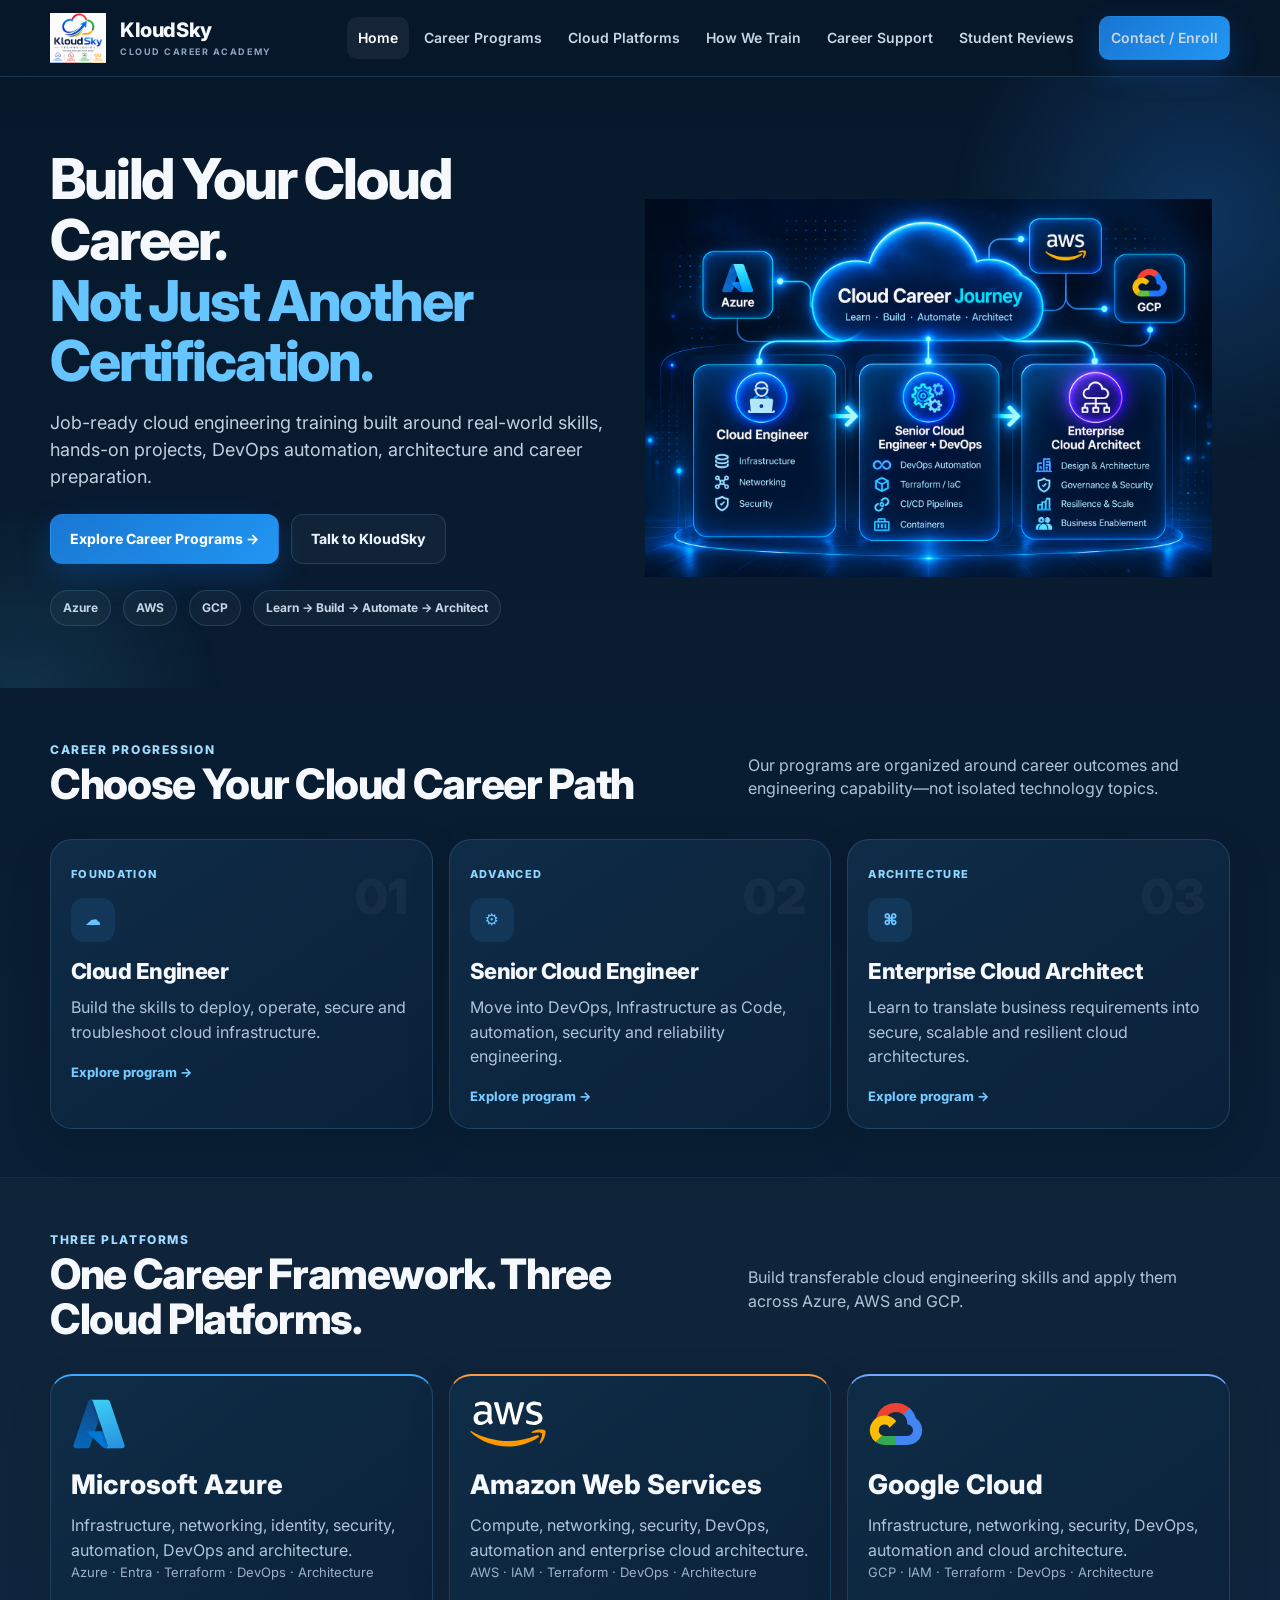
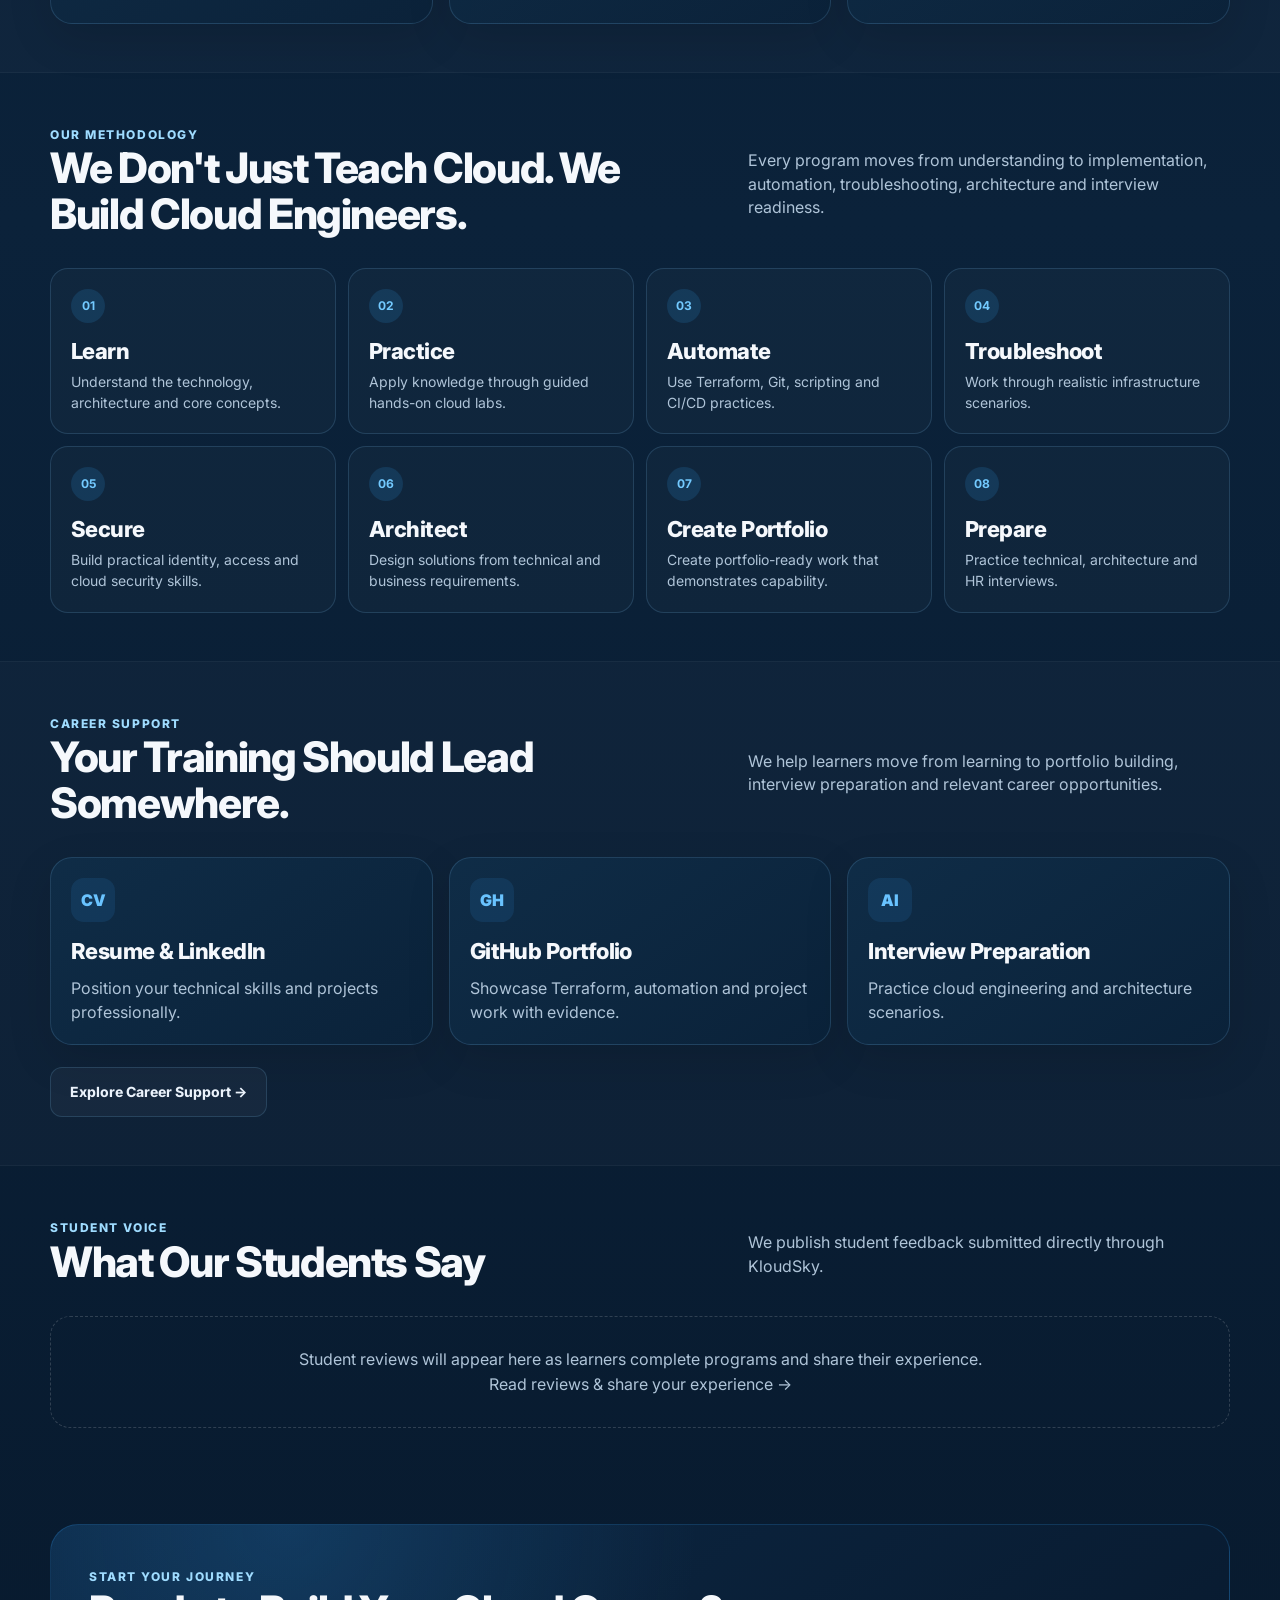
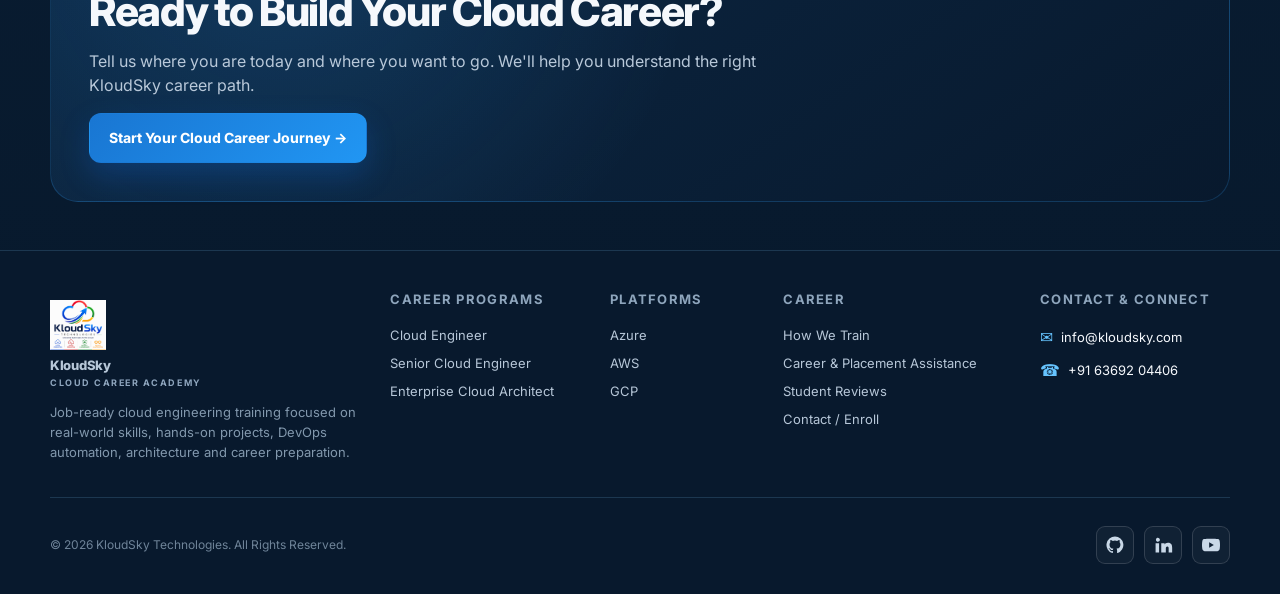
==== commit a051486b: "index" ====
--- a/index.html
+++ b/index.html
@@ -345,7 +345,7 @@
 <p>Understand the technology, architecture and core concepts.</p>
 </div>
 <div class="step"><b>02</b>
-<h3>Build</h3>
+<h3>Practice</h3>
 <p>Apply knowledge through guided hands-on cloud labs.</p>
 </div>
 <div class="step"><b>03</b>
@@ -365,7 +365,7 @@
 <p>Design solutions from technical and business requirements.</p>
 </div>
 <div class="step"><b>07</b>
-<h3>Build Projects</h3>
+<h3>Create Portfolio</h3>
 <p>Create portfolio-ready work that demonstrates capability.</p>
 </div>
 <div class="step"><b>08</b>
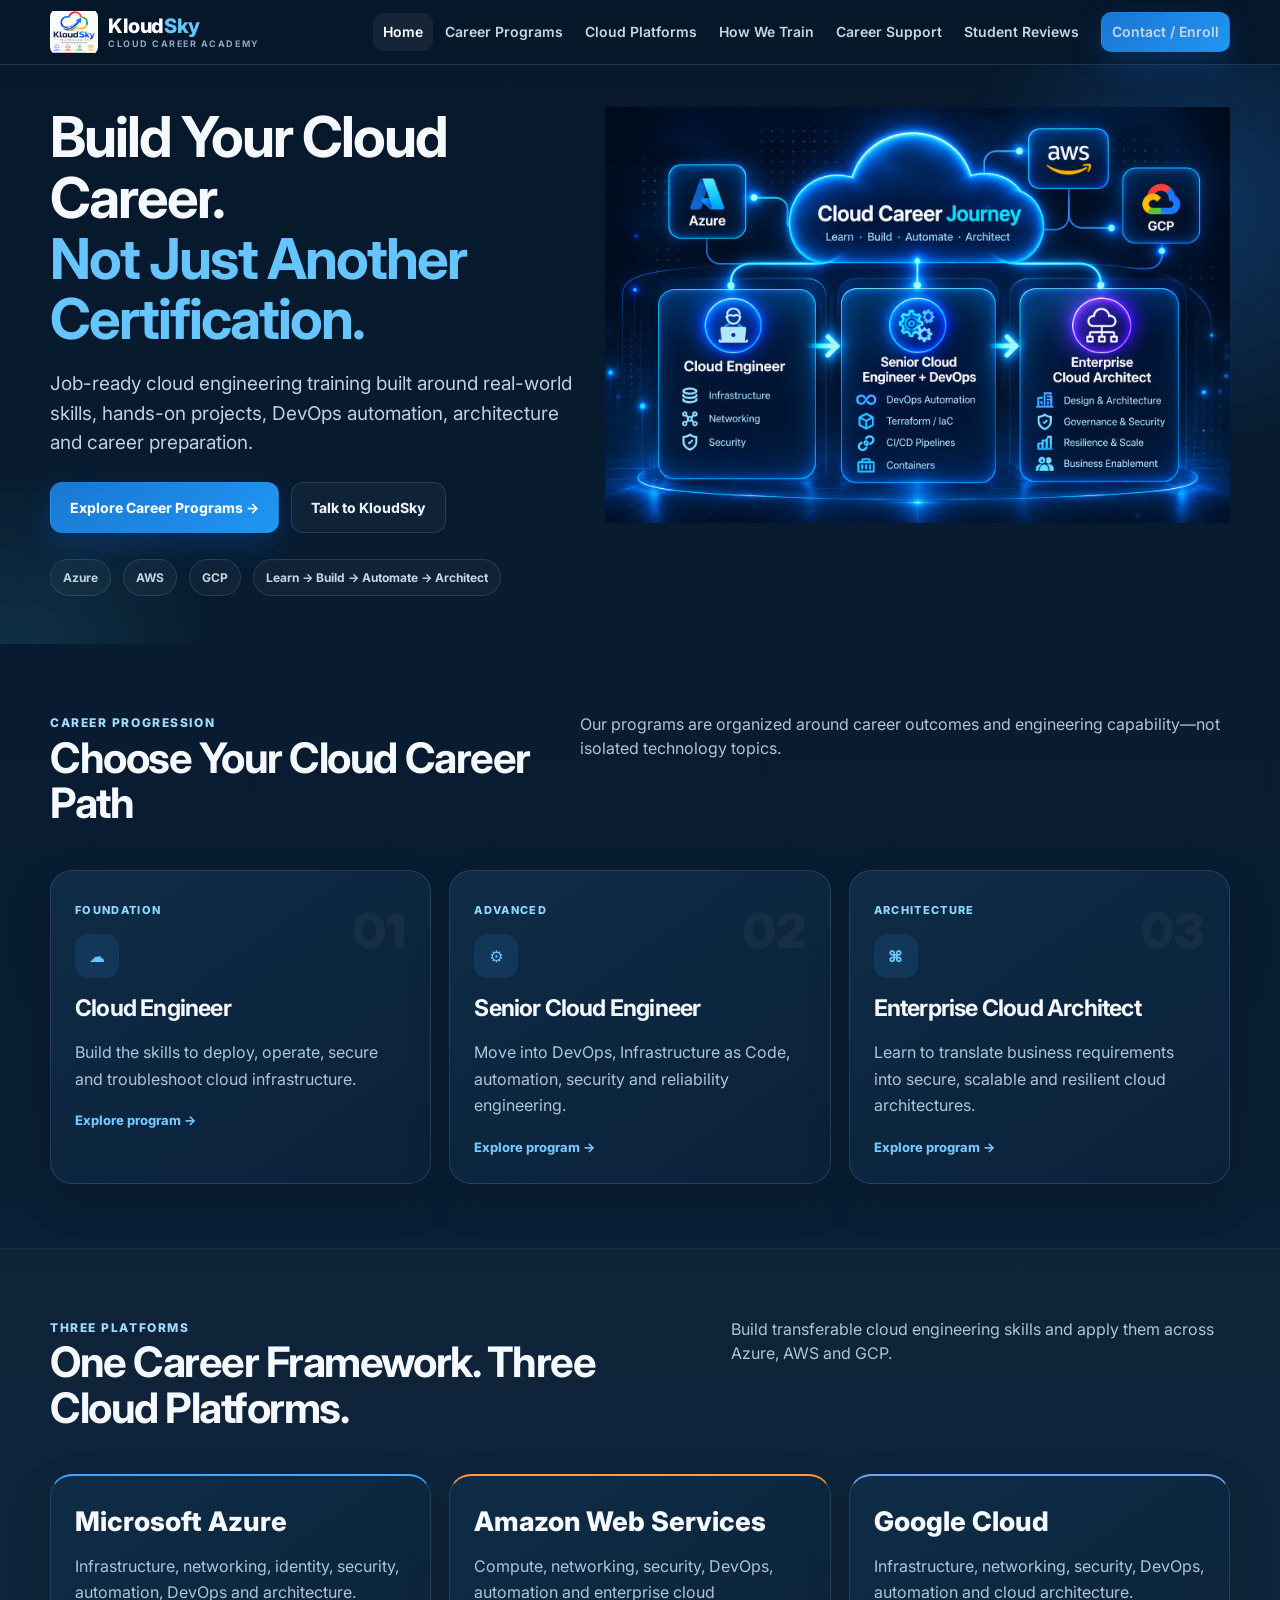
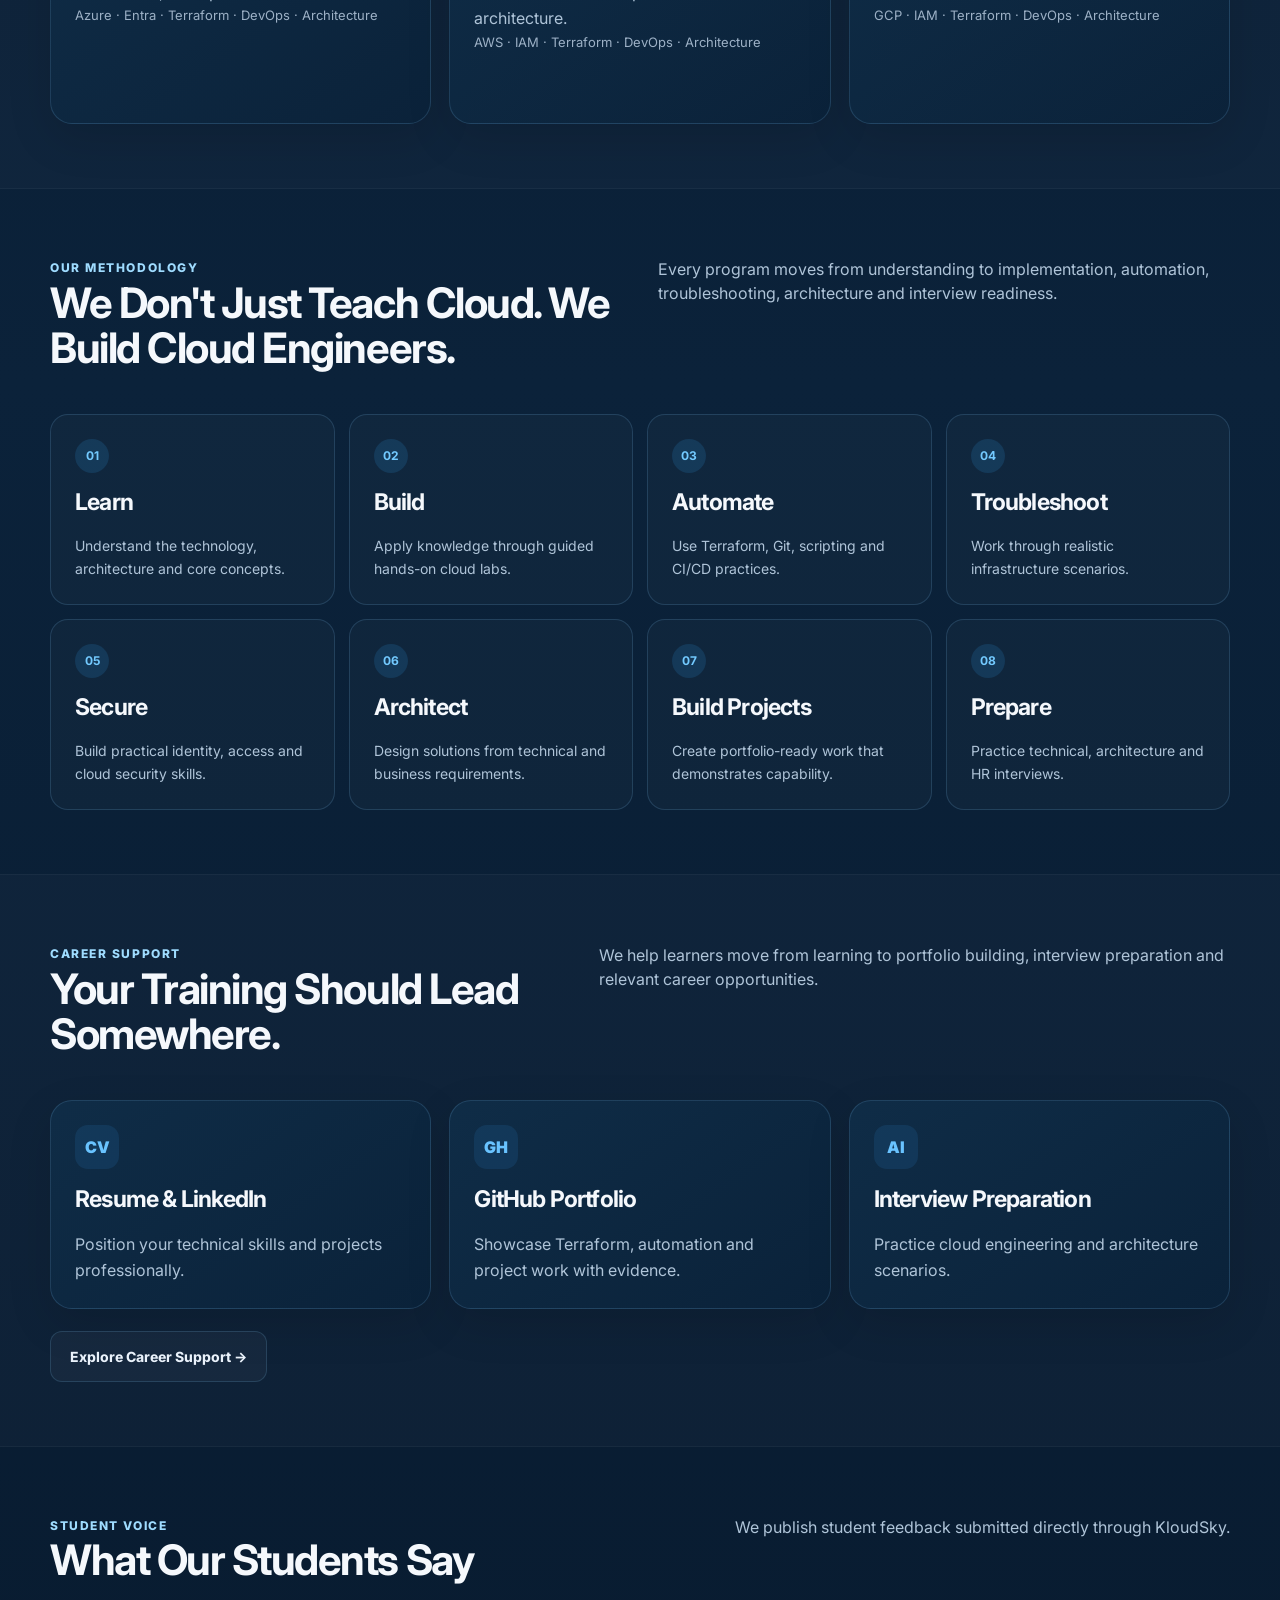
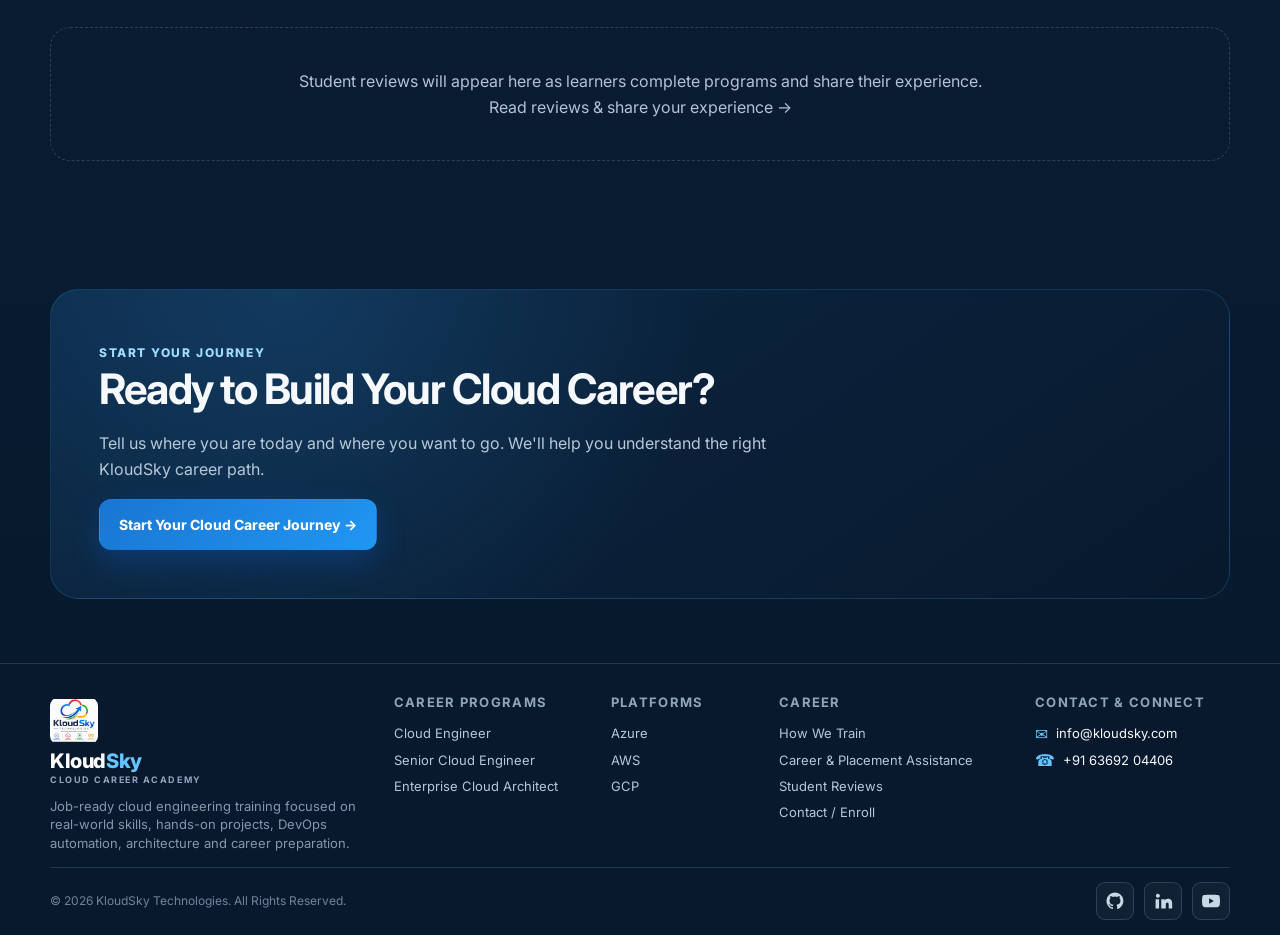
==== commit cdb20235: "code" ====
--- a/index.html
+++ b/index.html
@@ -74,108 +74,70 @@
 }
 </style>
 <style id="cloud-career-journey-visual">
-/* Final hero alignment: image fills the right hero area without a separate frame. */
+/* FINAL HERO VISUAL FIT — uses the source image's native 3:2 ratio.
+   No crop, no zoom, no distortion, and no blank frame around the image. */
 .hero-grid{
-    grid-template-columns:minmax(0,1fr) minmax(0,1.08fr);
-    align-items:stretch;
+    grid-template-columns:minmax(0,0.86fr) minmax(0,1fr);
+    align-items:start !important;
     gap:18px;
 }
 
 .cloud-career-visual{
-    display:flex !important;
-    align-items:center !important;
-    justify-content:center !important;
-    min-width:0;
-    width:100%;
-    height:100% !important;
+    display:block !important;
+    width:100% !important;
+    height:auto !important;
+    aspect-ratio:3 / 2 !important;
     min-height:0 !important;
     margin:0 !important;
     padding:0 !important;
+    overflow:hidden !important;
     background:transparent !important;
     border:0 !important;
     border-radius:0 !important;
     box-shadow:none !important;
-    overflow:hidden !important;
 }
 
 .cloud-career-journey-image{
     display:block !important;
-    width:94% !important;
-    height:94% !important;
+    width:100% !important;
+    height:100% !important;
     max-width:none !important;
+    min-height:0 !important;
     margin:0 !important;
     padding:0 !important;
     border:0 !important;
     border-radius:0 !important;
-    object-fit:contain !important;
+    object-fit:fill !important;
     object-position:center center !important;
-    transform:none !important;
     box-shadow:none !important;
     filter:none !important;
+    background:transparent !important;
+    mix-blend-mode:normal !important;
+    transform:none !important;
 }
 
 @media(max-width:980px){
     .hero-grid{
         grid-template-columns:1fr;
+        align-items:start !important;
         gap:28px;
     }
-
     .cloud-career-visual{
-        width:100%;
+        width:100% !important;
         height:auto !important;
-        overflow:hidden !important;
+        aspect-ratio:auto !important;
+        overflow:visible !important;
     }
-
     .cloud-career-journey-image{
         width:100% !important;
+        max-width:760px !important;
         height:auto !important;
-        max-width:760px !important;
         margin:0 auto !important;
         object-fit:contain !important;
         transform:none !important;
     }
 }
-
-@media(max-width:620px){
-    .cloud-career-journey-image{
-        width:100% !important;
-        max-width:100% !important;
-    }
-}
 </style>
-
-<style id="index-platform-brand-logos">
-/* Official cloud platform logos in the home-page platform cards */
-.index-platform-logo{
-    width:56px;
-    height:56px;
-    display:block;
-    object-fit:contain;
-    object-position:center;
-    margin:0 0 12px 0;
-}
-.index-platform-logo.aws{
-    width:76px;
-    height:56px;
-}
-.index-platform-brand{
-    display:flex;
-    flex-direction:column;
-    align-items:flex-start;
-    margin-bottom:8px;
-}
-.index-platform-brand .platform-name{
-    margin:0;
-}
-.index-platform-brand svg{
-    overflow:visible;
-}
-@media(max-width:700px){
-    .index-platform-logo{width:50px;height:50px;}
-    .index-platform-logo.aws{width:68px;height:50px;}
-}
-</style>
-
 </head>
 <body><a class="skip" href="#main">Skip to content</a>
 <header class="nav">
@@ -257,73 +219,17 @@
 </div>
 <div class="grid3">
 <article class="card platform azure">
-<div class="index-platform-brand"><svg aria-label="Microsoft Azure logo" class="index-platform-logo" height="150" role="img" viewbox="0 0 96 96" width="150" xmlns="http://www.w3.org/2000/svg">
-<defs>
-<lineargradient gradienttransform="matrix(1 0 0 -1 1075 158)" gradientunits="userSpaceOnUse" id="e399c19f-b68f-429d-b176-18c2117ff73c" x1="-1032.172" x2="-1059.213" y1="145.312" y2="65.426">
-<stop offset="0" stop-color="#114a8b"></stop>
-<stop offset="1" stop-color="#0669bc"></stop>
-</lineargradient>
-<lineargradient gradienttransform="matrix(1 0 0 -1 1075 158)" gradientunits="userSpaceOnUse" id="ac2a6fc2-ca48-4327-9a3c-d4dcc3256e15" x1="-1023.725" x2="-1029.98" y1="108.083" y2="105.968">
-<stop offset="0" stop-opacity=".3"></stop>
-<stop offset=".071" stop-opacity=".2"></stop>
-<stop offset=".321" stop-opacity=".1"></stop>
-<stop offset=".623" stop-opacity=".05"></stop>
-<stop offset="1" stop-opacity="0"></stop>
-</lineargradient>
-<lineargradient gradienttransform="matrix(1 0 0 -1 1075 158)" gradientunits="userSpaceOnUse" id="a7fee970-a784-4bb1-af8d-63d18e5f7db9" x1="-1027.165" x2="-997.482" y1="147.642" y2="68.561">
-<stop offset="0" stop-color="#3ccbf4"></stop>
-<stop offset="1" stop-color="#2892df"></stop>
-</lineargradient>
-</defs>
-<path d="M33.338 6.544h26.038l-27.03 80.087a4.152 4.152 0 0 1-3.933 2.824H8.149a4.145 4.145 0 0 1-3.928-5.47L29.404 9.368a4.152 4.152 0 0 1 3.934-2.825z" fill="url(#e399c19f-b68f-429d-b176-18c2117ff73c)"></path>
-<path d="M71.175 60.261h-41.29a1.911 1.911 0 0 0-1.305 3.309l26.532 24.764a4.171 4.171 0 0 0 2.846 1.121h23.38z" fill="#0078d4"></path>
-<path d="M33.338 6.544a4.118 4.118 0 0 0-3.943 2.879L4.252 83.917a4.14 4.14 0 0 0 3.908 5.538h20.787a4.443 4.443 0 0 0 3.41-2.9l5.014-14.777 17.91 16.705a4.237 4.237 0 0 0 2.666.972H81.24L71.024 60.261l-29.781.007L59.47 6.544z" fill="url(#ac2a6fc2-ca48-4327-9a3c-d4dcc3256e15)"></path>
-<path d="M66.595 9.364a4.145 4.145 0 0 0-3.928-2.82H33.648a4.146 4.146 0 0 1 3.928 2.82l25.184 74.62a4.146 4.146 0 0 1-3.928 5.472h29.02a4.146 4.146 0 0 0 3.927-5.472z" fill="url(#a7fee970-a784-4bb1-af8d-63d18e5f7db9)"></path>
-</svg><div class="platform-name">Microsoft Azure</div></div>
+<div class="platform-name">Microsoft Azure</div>
 <p>Infrastructure, networking, identity, security, automation, DevOps and architecture.</p>
 <div class="services">Azure · Entra · Terraform · DevOps · Architecture</div>
 </article>
 <article class="card platform aws">
-<div class="index-platform-brand"><svg aria-label="Amazon Web Services logo" class="index-platform-logo aws" id="Layer_1" role="img" style="enable-background:new 0 0 304 182;" version="1.1" viewbox="0 0 304 182" x="0px" xml:space="preserve" xmlns="http://www.w3.org/2000/svg" xmlns:xlink="http://www.w3.org/1999/xlink" y="0px">
-<style type="text/css">
-	.st0{fill:#FFFFFF;}
-	.st1{fill-rule:evenodd;clip-rule:evenodd;fill:#FF9900;}
-</style>
-<g>
-<path class="st0" d="M86.4,66.4c0,3.7,0.4,6.7,1.1,8.9c0.8,2.2,1.8,4.6,3.2,7.2c0.5,0.8,0.7,1.6,0.7,2.3c0,1-0.6,2-1.9,3l-6.3,4.2
-		c-0.9,0.6-1.8,0.9-2.6,0.9c-1,0-2-0.5-3-1.4C76.2,90,75,88.4,74,86.8c-1-1.7-2-3.6-3.1-5.9c-7.8,9.2-17.6,13.8-29.4,13.8
-		c-8.4,0-15.1-2.4-20-7.2c-4.9-4.8-7.4-11.2-7.4-19.2c0-8.5,3-15.4,9.1-20.6c6.1-5.2,14.2-7.8,24.5-7.8c3.4,0,6.9,0.3,10.6,0.8
-		c3.7,0.5,7.5,1.3,11.5,2.2v-7.3c0-7.6-1.6-12.9-4.7-16c-3.2-3.1-8.6-4.6-16.3-4.6c-3.5,0-7.1,0.4-10.8,1.3c-3.7,0.9-7.3,2-10.8,3.4
-		c-1.6,0.7-2.8,1.1-3.5,1.3c-0.7,0.2-1.2,0.3-1.6,0.3c-1.4,0-2.1-1-2.1-3.1v-4.9c0-1.6,0.2-2.8,0.7-3.5c0.5-0.7,1.4-1.4,2.8-2.1
-		c3.5-1.8,7.7-3.3,12.6-4.5c4.9-1.3,10.1-1.9,15.6-1.9c11.9,0,20.6,2.7,26.2,8.1c5.5,5.4,8.3,13.6,8.3,24.6V66.4z M45.8,81.6
-		c3.3,0,6.7-0.6,10.3-1.8c3.6-1.2,6.8-3.4,9.5-6.4c1.6-1.9,2.8-4,3.4-6.4c0.6-2.4,1-5.3,1-8.7v-4.2c-2.9-0.7-6-1.3-9.2-1.7
-		c-3.2-0.4-6.3-0.6-9.4-0.6c-6.7,0-11.6,1.3-14.9,4c-3.3,2.7-4.9,6.5-4.9,11.5c0,4.7,1.2,8.2,3.7,10.6
-		C37.7,80.4,41.2,81.6,45.8,81.6z M126.1,92.4c-1.8,0-3-0.3-3.8-1c-0.8-0.6-1.5-2-2.1-3.9L96.7,10.2c-0.6-2-0.9-3.3-0.9-4
-		c0-1.6,0.8-2.5,2.4-2.5h9.8c1.9,0,3.2,0.3,3.9,1c0.8,0.6,1.4,2,2,3.9l16.8,66.2l15.6-66.2c0.5-2,1.1-3.3,1.9-3.9c0.8-0.6,2.2-1,4-1
-		h8c1.9,0,3.2,0.3,4,1c0.8,0.6,1.5,2,1.9,3.9l15.8,67l17.3-67c0.6-2,1.3-3.3,2-3.9c0.8-0.6,2.1-1,3.9-1h9.3c1.6,0,2.5,0.8,2.5,2.5
-		c0,0.5-0.1,1-0.2,1.6c-0.1,0.6-0.3,1.4-0.7,2.5l-24.1,77.3c-0.6,2-1.3,3.3-2.1,3.9c-0.8,0.6-2.1,1-3.8,1h-8.6c-1.9,0-3.2-0.3-4-1
-		c-0.8-0.7-1.5-2-1.9-4L156,23l-15.4,64.4c-0.5,2-1.1,3.3-1.9,4c-0.8,0.7-2.2,1-4,1H126.1z M254.6,95.1c-5.2,0-10.4-0.6-15.4-1.8
-		c-5-1.2-8.9-2.5-11.5-4c-1.6-0.9-2.7-1.9-3.1-2.8c-0.4-0.9-0.6-1.9-0.6-2.8v-5.1c0-2.1,0.8-3.1,2.3-3.1c0.6,0,1.2,0.1,1.8,0.3
-		c0.6,0.2,1.5,0.6,2.5,1c3.4,1.5,7.1,2.7,11,3.5c4,0.8,7.9,1.2,11.9,1.2c6.3,0,11.2-1.1,14.6-3.3c3.4-2.2,5.2-5.4,5.2-9.5
-		c0-2.8-0.9-5.1-2.7-7c-1.8-1.9-5.2-3.6-10.1-5.2L246,52c-7.3-2.3-12.7-5.7-16-10.2c-3.3-4.4-5-9.3-5-14.5c0-4.2,0.9-7.9,2.7-11.1
-		c1.8-3.2,4.2-6,7.2-8.2c3-2.3,6.4-4,10.4-5.2c4-1.2,8.2-1.7,12.6-1.7c2.2,0,4.5,0.1,6.7,0.4c2.3,0.3,4.4,0.7,6.5,1.1
-		c2,0.5,3.9,1,5.7,1.6c1.8,0.6,3.2,1.2,4.2,1.8c1.4,0.8,2.4,1.6,3,2.5c0.6,0.8,0.9,1.9,0.9,3.3v4.7c0,2.1-0.8,3.2-2.3,3.2
-		c-0.8,0-2.1-0.4-3.8-1.2c-5.7-2.6-12.1-3.9-19.2-3.9c-5.7,0-10.2,0.9-13.3,2.8c-3.1,1.9-4.7,4.8-4.7,8.9c0,2.8,1,5.2,3,7.1
-		c2,1.9,5.7,3.8,11,5.5l14.2,4.5c7.2,2.3,12.4,5.5,15.5,9.6c3.1,4.1,4.6,8.8,4.6,14c0,4.3-0.9,8.2-2.6,11.6
-		c-1.8,3.4-4.2,6.4-7.3,8.8c-3.1,2.5-6.8,4.3-11.1,5.6C264.4,94.4,259.7,95.1,254.6,95.1z"></path>
-<g>
-<path class="st1" d="M273.5,143.7c-32.9,24.3-80.7,37.2-121.8,37.2c-57.6,0-109.5-21.3-148.7-56.7c-3.1-2.8-0.3-6.6,3.4-4.4
-			c42.4,24.6,94.7,39.5,148.8,39.5c36.5,0,76.6-7.6,113.5-23.2C274.2,133.6,278.9,139.7,273.5,143.7z"></path>
-<path class="st1" d="M287.2,128.1c-4.2-5.4-27.8-2.6-38.5-1.3c-3.2,0.4-3.7-2.4-0.8-4.5c18.8-13.2,49.7-9.4,53.3-5
-			c3.6,4.5-1,35.4-18.6,50.2c-2.7,2.3-5.3,1.1-4.1-1.9C282.5,155.7,291.4,133.4,287.2,128.1z"></path>
-</g>
-</g>
-</svg><div class="platform-name">Amazon Web Services</div></div>
+<div class="platform-name">Amazon Web Services</div>
 <p>Compute, networking, security, DevOps, automation and enterprise cloud architecture.</p>
 <div class="services">AWS · IAM · Terraform · DevOps · Architecture</div>
 </article>
 <article class="card platform gcp">
-<div class="index-platform-brand"><svg aria-label="Google Cloud logo" class="index-platform-logo" fill="none" height="800px" role="img" viewbox="0 0 16 16" width="800px" xmlns="http://www.w3.org/2000/svg"><path d="M10.313 5.376l1.887-1.5-.332-.414a5.935 5.935 0 00-5.586-1.217 5.89 5.89 0 00-3.978 4.084c-.03.113.312-.098.463-.056l2.608-.428s.127-.124.201-.205c1.16-1.266 3.126-1.432 4.465-.354l.272.09z" fill="#EA4335"></path><path d="M13.637 6.3a5.835 5.835 0 00-1.77-2.838l-1.83 1.82a3.226 3.226 0 011.193 2.564v.323c.9 0 1.63.725 1.63 1.62 0 .893-.73 1.619-1.63 1.619l-3.257-.003-.325.035v2.507l.325.053h3.257a4.234 4.234 0 004.08-2.962A4.199 4.199 0 0013.636 6.3z" fill="#4285F4"></path><path d="M4.711 13.999H7.97v-2.594H4.71c-.232 0-.461-.066-.672-.161l-.458.14-1.313 1.297-.114.447a4.254 4.254 0 002.557.87z" fill="#34A853"></path><path d="M4.711 5.572A4.234 4.234 0 00.721 8.44a4.206 4.206 0 001.433 4.688l1.89-1.884a1.617 1.617 0 01.44-3.079 1.63 1.63 0 011.714.936l1.89-1.878A4.24 4.24 0 004.71 5.572z" fill="#FBBC05"></path></svg><div class="platform-name">Google Cloud</div></div>
+<div class="platform-name">Google Cloud</div>
 <p>Infrastructure, networking, security, DevOps, automation and cloud architecture.</p>
 <div class="services">GCP · IAM · Terraform · DevOps · Architecture</div>
 </article>
@@ -345,7 +251,7 @@
 <p>Understand the technology, architecture and core concepts.</p>
 </div>
 <div class="step"><b>02</b>
-<h3>Practice</h3>
+<h3>Build</h3>
 <p>Apply knowledge through guided hands-on cloud labs.</p>
 </div>
 <div class="step"><b>03</b>
@@ -365,7 +271,7 @@
 <p>Design solutions from technical and business requirements.</p>
 </div>
 <div class="step"><b>07</b>
-<h3>Create Portfolio</h3>
+<h3>Build Projects</h3>
 <p>Create portfolio-ready work that demonstrates capability.</p>
 </div>
 <div class="step"><b>08</b>
--- a/assets/css/style.css
+++ b/assets/css/style.css
@@ -1016,185 +1016,407 @@
     max-width:100%;
 }
 
+
+/* Footer contact and social links */
+.footer-contact{
+    margin-top:26px;
+    padding:22px 0 20px;
+    border-top:1px solid rgba(255,255,255,.08);
+}
+.footer-contact-title{
+    margin-bottom:14px;
+    color:#f4f8fc;
+    font-size:14px;
+    font-weight:800;
+    letter-spacing:.08em;
+    text-transform:uppercase;
+}
+.footer-contact-items{
+    display:flex;
+    align-items:center;
+    flex-wrap:wrap;
+    gap:12px 24px;
+}
+.footer-contact-item{
+    display:inline-flex;
+    align-items:center;
+    gap:8px;
+    color:#b9cadb;
+    font-size:14px;
+    text-decoration:none;
+}
+.footer-contact-item:hover{
+    color:#66c4ff;
+}
+.footer-contact-icon{
+    color:#66c4ff;
+    font-size:16px;
+    line-height:1;
+}
+.footer-socials{
+    display:flex;
+    align-items:center;
+    gap:10px;
+    margin-left:auto;
+}
+.footer-social{
+    width:34px;
+    height:34px;
+    display:inline-flex;
+    align-items:center;
+    justify-content:center;
+    border:1px solid rgba(255,255,255,.12);
+    border-radius:9px;
+    background:rgba(255,255,255,.035);
+    color:#c9d8e7;
+    transition:.2s ease;
+}
+.footer-social:hover{
+    color:#fff;
+    border-color:rgba(102,196,255,.5);
+    background:rgba(53,167,255,.12);
+    transform:translateY(-1px);
+}
+.footer-social svg{
+    width:17px;
+    height:17px;
+    display:block;
+}
+@media(max-width:620px){
+    .footer-contact-items{
+        align-items:flex-start;
+        flex-direction:column;
+        gap:12px;
+    }
+    .footer-socials{
+        margin-left:0;
+    }
+}
+
+
 /* =========================================================
-   KloudSky V2 - Global typography & spacing refinement
-   Purpose: tighter, cleaner vertical rhythm across all pages.
+   KloudSky UNIVERSAL HEADER / FOOTER FINAL COMPACT v6
    ========================================================= */
 
-body{
-    line-height:1.55;
-    font-size:16px;
-}
-
-h1,h2,h3{
-    line-height:1.08;
-    margin:0 0 12px;
-    font-weight:800;
-}
-
-h1{
-    letter-spacing:-.038em;
-}
-
-h2{
-    letter-spacing:-.032em;
-}
-
-h3{
-    font-size:22px;
-    letter-spacing:-.025em;
-}
-
-.lead{
-    font-size:18px;
-    line-height:1.48;
-}
-
-.section{
-    padding:48px 0;
-}
-
+/* 1) Keep "KloudSky" visually together.
+      Only the word colors change — no artificial spacing. */
+.nav .brand-name,
+.footer .brand-name{
+    font-size:0 !important;
+    line-height:1 !important;
+    letter-spacing:-.02em !important;
+    white-space:nowrap !important;
+    color:transparent !important;
+}
+
+.nav .brand-name::before,
+.footer .brand-name::before{
+    content:"Kloud" !important;
+    display:inline !important;
+    color:#ffffff !important;
+    font-size:20px !important;
+    line-height:1 !important;
+}
+
+.nav .brand-name::after,
+.footer .brand-name::after{
+    content:"Sky" !important;
+    display:inline !important;
+    color:#66c4ff !important;
+    font-size:20px !important;
+    line-height:1 !important;
+}
+
+/* 2) Compact the complete header.
+      This removes excess vertical space below/around the navigation. */
+.nav-inner{
+    min-height:64px !important;
+    height:64px !important;
+    gap:20px !important;
+}
+
+.nav .kloudsky-logo{
+    width:48px !important;
+    height:48px !important;
+}
+
+.nav .brand{
+    gap:10px !important;
+    height:52px !important;
+}
+
+.nav .brand-subtitle{
+    margin-top:3px !important;
+    line-height:1 !important;
+    font-size:9px !important;
+}
+
+.nav .nav-links{
+    gap:2px !important;
+}
+
+.nav .nav-links a{
+    padding:7px 10px !important;
+}
+
+/* Reduce the large blank area immediately below the header
+   before the home-page hero content starts. */
+.hero{
+    padding-top:42px !important;
+    padding-bottom:48px !important;
+}
+
+/* Keep the page-hero pages equally compact. */
+.page-hero{
+    padding-top:40px !important;
+    padding-bottom:34px !important;
+}
+
+/* 3) Compact footer vertically. */
+.footer{
+    padding-top:28px !important;
+    padding-bottom:10px !important;
+}
+
+.footer .footer-grid{
+    gap:22px !important;
+    margin-bottom:0 !important;
+}
+
+.footer .footer-grid > div{
+    margin-top:0 !important;
+    margin-bottom:0 !important;
+}
+
+.footer .footer-grid .brand{
+    gap:10px !important;
+    height:52px !important;
+}
+
+.footer .footer-grid .kloudsky-logo{
+    width:48px !important;
+    height:48px !important;
+}
+
+.footer .footer-grid .brand-subtitle{
+    margin-top:3px !important;
+    line-height:1 !important;
+    font-size:9px !important;
+}
+
+/* Reduce spacing inside footer columns. */
+.footer h4{
+    margin-bottom:10px !important;
+}
+
+.footer a{
+    margin:5px 0 !important;
+}
+
+.footer .desc{
+    margin-top:10px !important;
+    margin-bottom:0 !important;
+    line-height:1.45 !important;
+}
+
+/* Footer divider and copyright/social row directly underneath. */
+.footer .footer-bottom{
+    margin-top:14px !important;
+    padding-top:9px !important;
+    padding-bottom:0 !important;
+    min-height:0 !important;
+}
+
+/* Alternate footer-contact layout, if used by a page. */
+.footer .footer-contact{
+    margin-top:12px !important;
+    padding-top:10px !important;
+    padding-bottom:6px !important;
+}
+
+.footer .footer-contact-title{
+    margin-bottom:8px !important;
+}
+
+.footer .footer-contact-items{
+    gap:7px 16px !important;
+}
+
+.footer .footer-socials{
+    gap:7px !important;
+}
+
+/* Mobile */
+@media(max-width:620px){
+    .nav-inner{
+        min-height:60px !important;
+        height:60px !important;
+    }
+
+    .nav .kloudsky-logo,
+    .footer .footer-grid .kloudsky-logo{
+        width:44px !important;
+        height:44px !important;
+    }
+
+    .nav .brand,
+    .footer .footer-grid .brand{
+        height:48px !important;
+        gap:8px !important;
+    }
+
+    .nav .brand-name::before,
+    .footer .brand-name::before,
+    .nav .brand-name::after,
+    .footer .brand-name::after{
+        font-size:18px !important;
+    }
+
+    .hero{
+        padding-top:32px !important;
+        padding-bottom:40px !important;
+    }
+
+    .page-hero{
+        padding-top:30px !important;
+        padding-bottom:28px !important;
+    }
+
+    .footer{
+        padding-top:22px !important;
+        padding-bottom:8px !important;
+    }
+
+    .footer .footer-bottom{
+        margin-top:10px !important;
+        padding-top:8px !important;
+    }
+}
+
+
+/* =========================================================
+   UNIVERSAL FINAL POLISH v7
+   Fixes: logo corners, true KloudSky color split,
+   footer brand overlap, section heading alignment.
+   ========================================================= */
+
+/* Logo: subtle rounded corners in header + footer */
+.nav .kloudsky-logo,
+.footer .kloudsky-logo,
+.footer .footer-grid .kloudsky-logo{
+    border-radius:9px !important;
+    overflow:hidden !important;
+}
+
+/* KloudSky: exact word split — Kloud white + Sky light blue.
+   The two generated pieces are inline, so there is NO artificial gap. */
+.nav .brand-name,
+.footer .brand-name,
+.footer .footer-grid .brand-name{
+    display:inline-block !important;
+    width:max-content !important;
+    font-size:0 !important;
+    line-height:1 !important;
+    letter-spacing:-.02em !important;
+    white-space:nowrap !important;
+    color:transparent !important;
+}
+
+.nav .brand-name::before,
+.footer .brand-name::before,
+.footer .footer-grid .brand-name::before{
+    content:"Kloud" !important;
+    display:inline !important;
+    color:#ffffff !important;
+    font-size:20px !important;
+    line-height:1 !important;
+    letter-spacing:-.02em !important;
+}
+
+.nav .brand-name::after,
+.footer .brand-name::after,
+.footer .footer-grid .brand-name::after{
+    content:"Sky" !important;
+    display:inline !important;
+    color:#66c4ff !important;
+    font-size:20px !important;
+    line-height:1 !important;
+    letter-spacing:-.02em !important;
+}
+
+/* Restore natural brand-text height so subtitle and description
+   never overlap in the footer. */
+.nav .brand-text,
+.footer .brand-text,
+.footer .footer-grid .brand-text{
+    height:auto !important;
+    min-height:0 !important;
+    display:flex !important;
+    flex-direction:column !important;
+    justify-content:center !important;
+}
+
+.footer .footer-grid .brand{
+    height:auto !important;
+    min-height:48px !important;
+    align-items:center !important;
+}
+
+.footer .footer-grid .brand-subtitle{
+    display:block !important;
+    margin-top:4px !important;
+    line-height:1.05 !important;
+}
+
+/* Footer description starts only after the complete brand block. */
+.footer .footer-grid > div:first-child .desc{
+    display:block !important;
+    margin-top:12px !important;
+    margin-bottom:0 !important;
+    line-height:1.45 !important;
+}
+
+/* Section title + supporting paragraph:
+   align them from the same top line instead of dropping the
+   paragraph down to the bottom of a two-line heading. */
 .section-head{
-    align-items:center;
-    gap:32px;
-    margin-bottom:20px;
-}
-
-.section-head > div{
-    flex:0 1 58%;
-    min-width:0;
-}
-
-.section-head > p{
-    flex:0 1 42%;
-    line-height:1.48;
-}
-
-.card{
-    padding:20px;
-}
-
-.card p{
-    line-height:1.52;
-}
-
-.grid3,.grid2{
-    gap:16px;
-}
-
-.steps{
-    gap:12px;
-}
-
-.step{
-    padding:20px;
-}
-
-.step h3{
-    margin-bottom:8px;
-}
-
-.step p{
-    line-height:1.48;
-}
-
-.page-hero{
-    padding:46px 0 34px;
-}
-
-.page-hero h1{
-    line-height:1.08;
-    margin-bottom:12px;
-}
-
-.page-hero p{
-    font-size:17px;
-    line-height:1.48;
-}
-
-.program-layout{
-    gap:20px;
-}
-
-.timeline{
-    gap:12px;
-}
-
-.timeline-item{
-    padding-top:2px;
-    padding-bottom:2px;
-}
-
-.timeline-item h3{
-    margin-bottom:6px;
-}
-
-.timeline-item p{
-    line-height:1.48;
-}
-
-.checklist{
-    gap:8px;
-    margin-top:16px;
-}
-
-.check{
-    padding:10px 12px;
-    line-height:1.4;
-}
-
-.form{
-    gap:12px;
-}
-
-.field{
-    gap:6px;
-}
-
-.cta{
-    padding:38px;
-}
-
-.cta p{
-    line-height:1.5;
-}
-
-.empty-reviews{
-    padding:30px;
-}
-
-.footer{
-    padding:38px 0 22px;
-}
-
-.footer-bottom{
-    margin-top:22px;
-    padding-top:16px;
-}
-
+    align-items:flex-start !important;
+}
+
+/* Keep heading/paragraph line-height tight and consistent. */
+.section-head h2,
+.section-head h1{
+    line-height:1.08 !important;
+    margin-top:0 !important;
+}
+
+.section-head p{
+    margin-top:4px !important;
+    line-height:1.5 !important;
+}
+
+/* Mobile brand sizing */
 @media(max-width:620px){
-    .section{
-        padding:42px 0;
-    }
-
-    .section-head{
-        margin-bottom:18px;
-    }
-
-    .section-head > div,
-    .section-head > p{
-        max-width:none;
-    }
-
-    .page-hero{
-        padding:40px 0 28px;
-    }
-
-    .card{
-        padding:18px;
-    }
-
-    .cta{
-        padding:28px;
-    }
-}
+    .nav .brand-name::before,
+    .nav .brand-name::after,
+    .footer .brand-name::before,
+    .footer .brand-name::after,
+    .footer .footer-grid .brand-name::before,
+    .footer .footer-grid .brand-name::after{
+        font-size:18px !important;
+    }
+
+    .nav .brand-text,
+    .footer .brand-text,
+    .footer .footer-grid .brand-text{
+        height:auto !important;
+    }
+
+    .footer .footer-grid .brand{
+        height:auto !important;
+    }
+
+    .footer .footer-grid > div:first-child .desc{
+        margin-top:10px !important;
+    }
+}
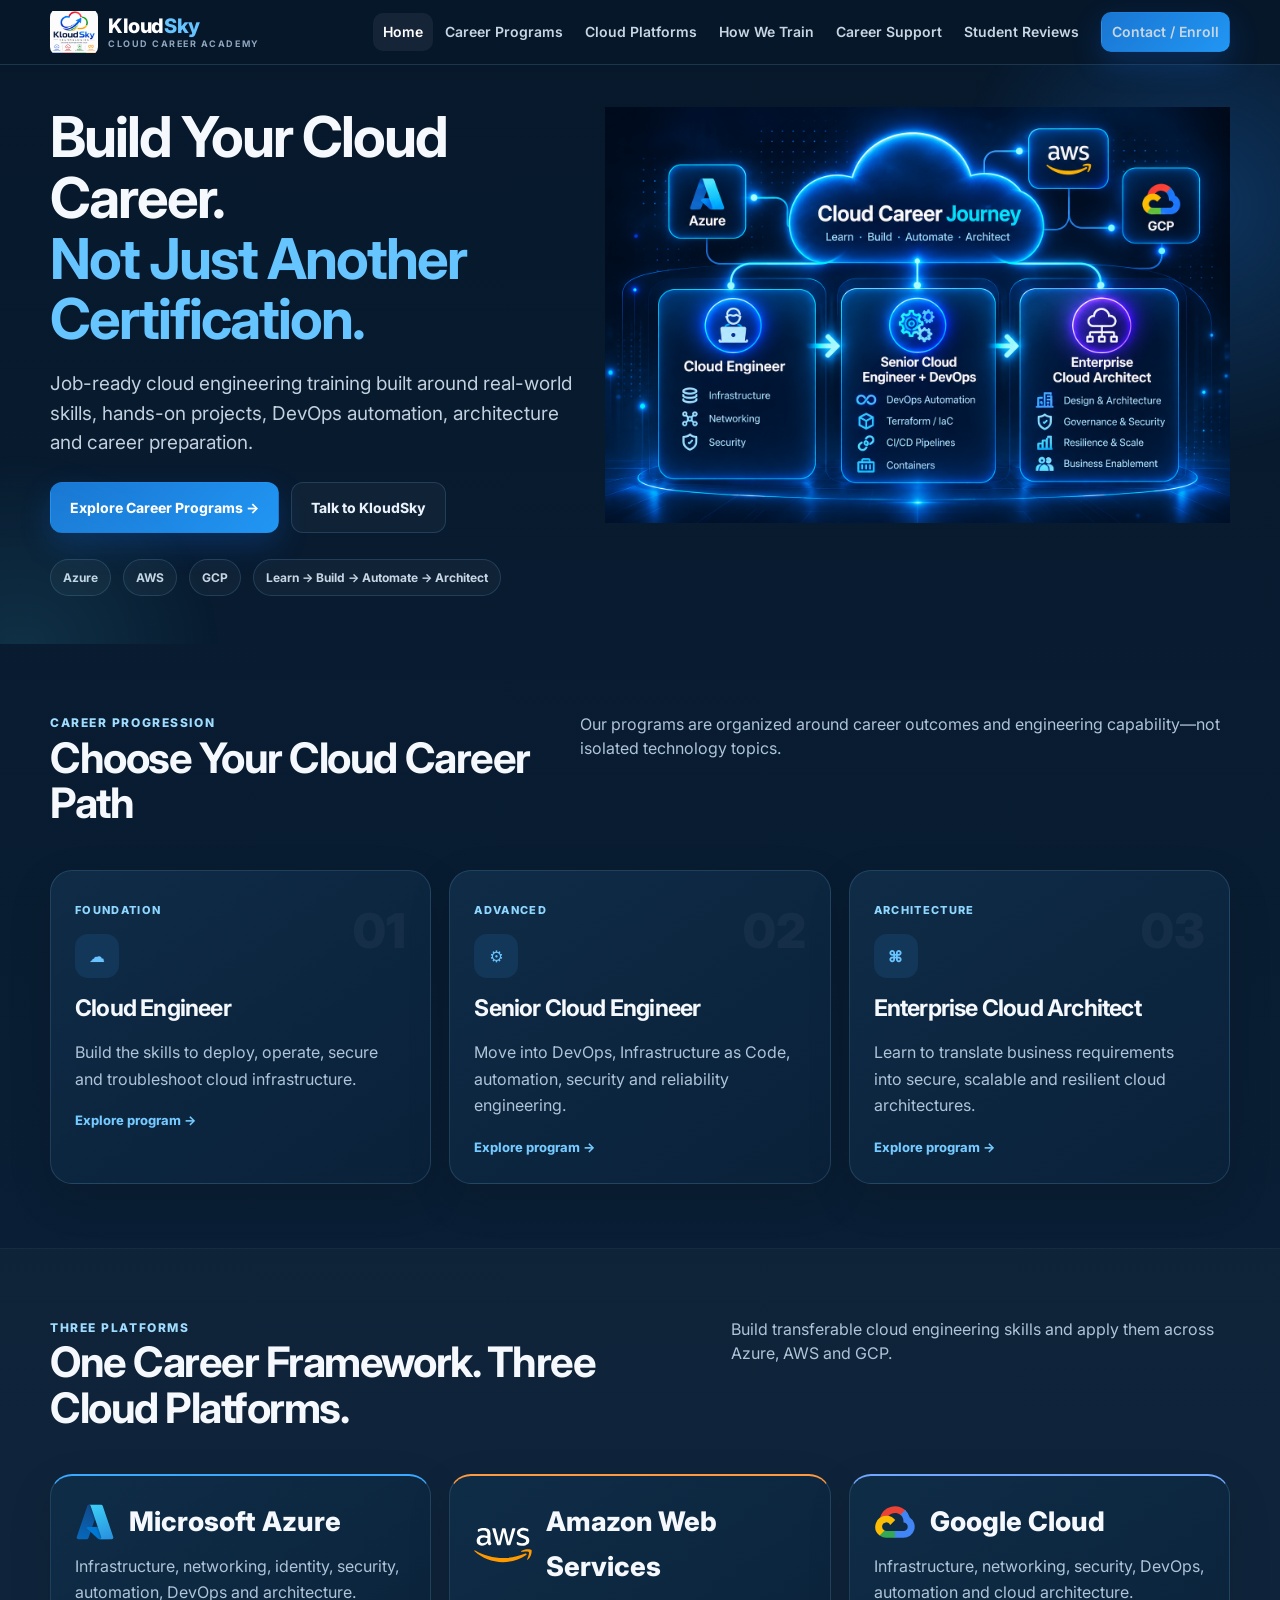
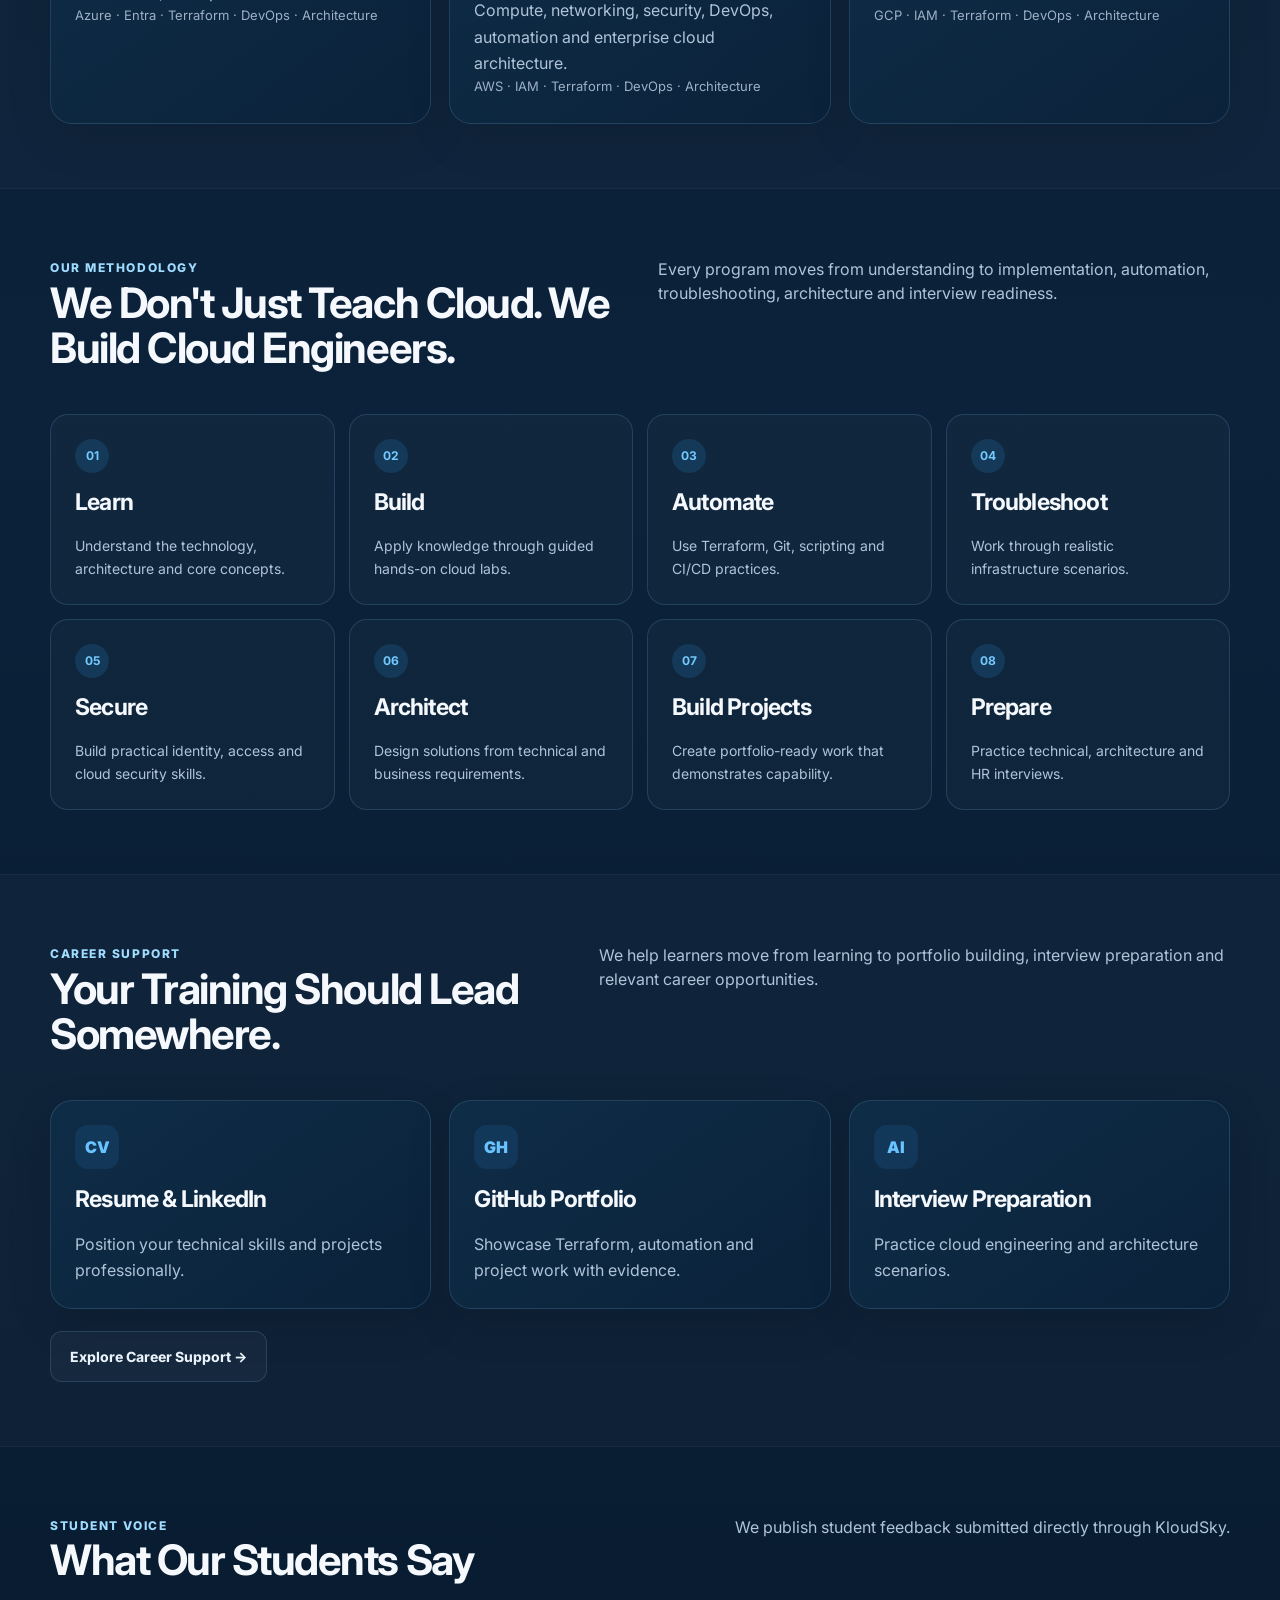
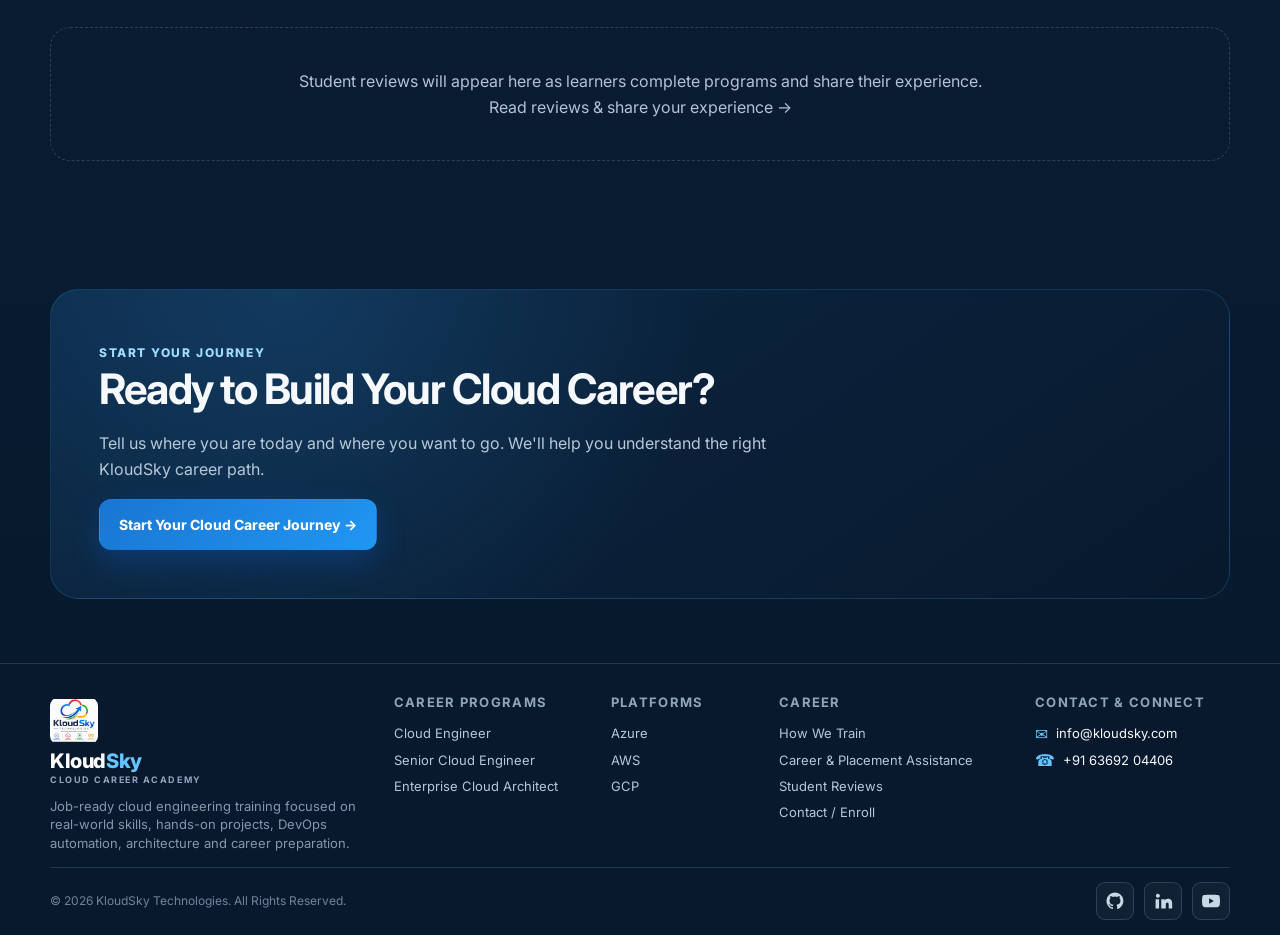
==== commit e147e21b: "code" ====
--- a/index.html
+++ b/index.html
@@ -136,6 +136,29 @@
         object-fit:contain !important;
         transform:none !important;
     }
+}
+</style>
+
+<style id="provider-logo-only-update">
+.platform .platform-name{
+    display:flex !important;
+    align-items:center !important;
+    gap:14px !important;
+}
+.platform .provider-logo{
+    width:42px !important;
+    height:42px !important;
+    flex:0 0 42px !important;
+    display:block !important;
+}
+.platform.azure .provider-logo{width:40px !important;height:40px !important;flex-basis:40px !important;}
+.platform.aws .provider-logo{width:58px !important;height:36px !important;flex-basis:58px !important;}
+.platform.gcp .provider-logo{width:42px !important;height:42px !important;flex-basis:42px !important;}
+/* Keep the AWS wordmark visible on the dark card while retaining the official orange accent. */
+.platform.aws .provider-logo .st0{fill:#ffffff !important;}
+.platform .provider-logo svg{width:100% !important;height:100% !important;display:block !important;}
+@media(max-width:620px){
+    .platform .platform-name{gap:12px !important;}
 }
 </style>
 </head>
@@ -219,17 +242,75 @@
 </div>
 <div class="grid3">
 <article class="card platform azure">
-<div class="platform-name">Microsoft Azure</div>
+<div class="platform-name"><span class="provider-logo azure-logo" aria-hidden="true"><svg viewBox="0 0 96 96" xmlns="http://www.w3.org/2000/svg">
+    <defs>
+        <linearGradient id="e399c19f-b68f-429d-b176-18c2117ff73c" x1="-1032.172" x2="-1059.213" y1="145.312" y2="65.426" gradientTransform="matrix(1 0 0 -1 1075 158)" gradientUnits="userSpaceOnUse">
+            <stop offset="0" stop-color="#114a8b"/>
+            <stop offset="1" stop-color="#0669bc"/>
+        </linearGradient>
+        <linearGradient id="ac2a6fc2-ca48-4327-9a3c-d4dcc3256e15" x1="-1023.725" x2="-1029.98" y1="108.083" y2="105.968" gradientTransform="matrix(1 0 0 -1 1075 158)" gradientUnits="userSpaceOnUse">
+            <stop offset="0" stop-opacity=".3"/>
+            <stop offset=".071" stop-opacity=".2"/>
+            <stop offset=".321" stop-opacity=".1"/>
+            <stop offset=".623" stop-opacity=".05"/>
+            <stop offset="1" stop-opacity="0"/>
+        </linearGradient>
+        <linearGradient id="a7fee970-a784-4bb1-af8d-63d18e5f7db9" x1="-1027.165" x2="-997.482" y1="147.642" y2="68.561" gradientTransform="matrix(1 0 0 -1 1075 158)" gradientUnits="userSpaceOnUse">
+            <stop offset="0" stop-color="#3ccbf4"/>
+            <stop offset="1" stop-color="#2892df"/>
+        </linearGradient>
+    </defs>
+    <path fill="url(#e399c19f-b68f-429d-b176-18c2117ff73c)" d="M33.338 6.544h26.038l-27.03 80.087a4.152 4.152 0 0 1-3.933 2.824H8.149a4.145 4.145 0 0 1-3.928-5.47L29.404 9.368a4.152 4.152 0 0 1 3.934-2.825z"/>
+    <path fill="#0078d4" d="M71.175 60.261h-41.29a1.911 1.911 0 0 0-1.305 3.309l26.532 24.764a4.171 4.171 0 0 0 2.846 1.121h23.38z"/>
+    <path fill="url(#ac2a6fc2-ca48-4327-9a3c-d4dcc3256e15)" d="M33.338 6.544a4.118 4.118 0 0 0-3.943 2.879L4.252 83.917a4.14 4.14 0 0 0 3.908 5.538h20.787a4.443 4.443 0 0 0 3.41-2.9l5.014-14.777 17.91 16.705a4.237 4.237 0 0 0 2.666.972H81.24L71.024 60.261l-29.781.007L59.47 6.544z"/>
+    <path fill="url(#a7fee970-a784-4bb1-af8d-63d18e5f7db9)" d="M66.595 9.364a4.145 4.145 0 0 0-3.928-2.82H33.648a4.146 4.146 0 0 1 3.928 2.82l25.184 74.62a4.146 4.146 0 0 1-3.928 5.472h29.02a4.146 4.146 0 0 0 3.927-5.472z"/>
+</svg></span><span>Microsoft Azure</span></div>
 <p>Infrastructure, networking, identity, security, automation, DevOps and architecture.</p>
 <div class="services">Azure · Entra · Terraform · DevOps · Architecture</div>
 </article>
 <article class="card platform aws">
-<div class="platform-name">Amazon Web Services</div>
+<div class="platform-name"><span class="provider-logo aws-logo" aria-hidden="true"><svg id="Layer_1" xmlns="http://www.w3.org/2000/svg" xmlns:xlink="http://www.w3.org/1999/xlink" x="0px" y="0px"
+	 viewBox="0 0 304 182" style="enable-background:new 0 0 304 182;" xml:space="preserve">
+<style type="text/css">
+	.st0{fill:#252F3E;}
+	.st1{fill-rule:evenodd;clip-rule:evenodd;fill:#FF9900;}
+</style>
+<g>
+	<path class="st0" d="M86.4,66.4c0,3.7,0.4,6.7,1.1,8.9c0.8,2.2,1.8,4.6,3.2,7.2c0.5,0.8,0.7,1.6,0.7,2.3c0,1-0.6,2-1.9,3l-6.3,4.2
+		c-0.9,0.6-1.8,0.9-2.6,0.9c-1,0-2-0.5-3-1.4C76.2,90,75,88.4,74,86.8c-1-1.7-2-3.6-3.1-5.9c-7.8,9.2-17.6,13.8-29.4,13.8
+		c-8.4,0-15.1-2.4-20-7.2c-4.9-4.8-7.4-11.2-7.4-19.2c0-8.5,3-15.4,9.1-20.6c6.1-5.2,14.2-7.8,24.5-7.8c3.4,0,6.9,0.3,10.6,0.8
+		c3.7,0.5,7.5,1.3,11.5,2.2v-7.3c0-7.6-1.6-12.9-4.7-16c-3.2-3.1-8.6-4.6-16.3-4.6c-3.5,0-7.1,0.4-10.8,1.3c-3.7,0.9-7.3,2-10.8,3.4
+		c-1.6,0.7-2.8,1.1-3.5,1.3c-0.7,0.2-1.2,0.3-1.6,0.3c-1.4,0-2.1-1-2.1-3.1v-4.9c0-1.6,0.2-2.8,0.7-3.5c0.5-0.7,1.4-1.4,2.8-2.1
+		c3.5-1.8,7.7-3.3,12.6-4.5c4.9-1.3,10.1-1.9,15.6-1.9c11.9,0,20.6,2.7,26.2,8.1c5.5,5.4,8.3,13.6,8.3,24.6V66.4z M45.8,81.6
+		c3.3,0,6.7-0.6,10.3-1.8c3.6-1.2,6.8-3.4,9.5-6.4c1.6-1.9,2.8-4,3.4-6.4c0.6-2.4,1-5.3,1-8.7v-4.2c-2.9-0.7-6-1.3-9.2-1.7
+		c-3.2-0.4-6.3-0.6-9.4-0.6c-6.7,0-11.6,1.3-14.9,4c-3.3,2.7-4.9,6.5-4.9,11.5c0,4.7,1.2,8.2,3.7,10.6
+		C37.7,80.4,41.2,81.6,45.8,81.6z M126.1,92.4c-1.8,0-3-0.3-3.8-1c-0.8-0.6-1.5-2-2.1-3.9L96.7,10.2c-0.6-2-0.9-3.3-0.9-4
+		c0-1.6,0.8-2.5,2.4-2.5h9.8c1.9,0,3.2,0.3,3.9,1c0.8,0.6,1.4,2,2,3.9l16.8,66.2l15.6-66.2c0.5-2,1.1-3.3,1.9-3.9c0.8-0.6,2.2-1,4-1
+		h8c1.9,0,3.2,0.3,4,1c0.8,0.6,1.5,2,1.9,3.9l15.8,67l17.3-67c0.6-2,1.3-3.3,2-3.9c0.8-0.6,2.1-1,3.9-1h9.3c1.6,0,2.5,0.8,2.5,2.5
+		c0,0.5-0.1,1-0.2,1.6c-0.1,0.6-0.3,1.4-0.7,2.5l-24.1,77.3c-0.6,2-1.3,3.3-2.1,3.9c-0.8,0.6-2.1,1-3.8,1h-8.6c-1.9,0-3.2-0.3-4-1
+		c-0.8-0.7-1.5-2-1.9-4L156,23l-15.4,64.4c-0.5,2-1.1,3.3-1.9,4c-0.8,0.7-2.2,1-4,1H126.1z M254.6,95.1c-5.2,0-10.4-0.6-15.4-1.8
+		c-5-1.2-8.9-2.5-11.5-4c-1.6-0.9-2.7-1.9-3.1-2.8c-0.4-0.9-0.6-1.9-0.6-2.8v-5.1c0-2.1,0.8-3.1,2.3-3.1c0.6,0,1.2,0.1,1.8,0.3
+		c0.6,0.2,1.5,0.6,2.5,1c3.4,1.5,7.1,2.7,11,3.5c4,0.8,7.9,1.2,11.9,1.2c6.3,0,11.2-1.1,14.6-3.3c3.4-2.2,5.2-5.4,5.2-9.5
+		c0-2.8-0.9-5.1-2.7-7c-1.8-1.9-5.2-3.6-10.1-5.2L246,52c-7.3-2.3-12.7-5.7-16-10.2c-3.3-4.4-5-9.3-5-14.5c0-4.2,0.9-7.9,2.7-11.1
+		c1.8-3.2,4.2-6,7.2-8.2c3-2.3,6.4-4,10.4-5.2c4-1.2,8.2-1.7,12.6-1.7c2.2,0,4.5,0.1,6.7,0.4c2.3,0.3,4.4,0.7,6.5,1.1
+		c2,0.5,3.9,1,5.7,1.6c1.8,0.6,3.2,1.2,4.2,1.8c1.4,0.8,2.4,1.6,3,2.5c0.6,0.8,0.9,1.9,0.9,3.3v4.7c0,2.1-0.8,3.2-2.3,3.2
+		c-0.8,0-2.1-0.4-3.8-1.2c-5.7-2.6-12.1-3.9-19.2-3.9c-5.7,0-10.2,0.9-13.3,2.8c-3.1,1.9-4.7,4.8-4.7,8.9c0,2.8,1,5.2,3,7.1
+		c2,1.9,5.7,3.8,11,5.5l14.2,4.5c7.2,2.3,12.4,5.5,15.5,9.6c3.1,4.1,4.6,8.8,4.6,14c0,4.3-0.9,8.2-2.6,11.6
+		c-1.8,3.4-4.2,6.4-7.3,8.8c-3.1,2.5-6.8,4.3-11.1,5.6C264.4,94.4,259.7,95.1,254.6,95.1z"/>
+	<g>
+		<path class="st1" d="M273.5,143.7c-32.9,24.3-80.7,37.2-121.8,37.2c-57.6,0-109.5-21.3-148.7-56.7c-3.1-2.8-0.3-6.6,3.4-4.4
+			c42.4,24.6,94.7,39.5,148.8,39.5c36.5,0,76.6-7.6,113.5-23.2C274.2,133.6,278.9,139.7,273.5,143.7z"/>
+		<path class="st1" d="M287.2,128.1c-4.2-5.4-27.8-2.6-38.5-1.3c-3.2,0.4-3.7-2.4-0.8-4.5c18.8-13.2,49.7-9.4,53.3-5
+			c3.6,4.5-1,35.4-18.6,50.2c-2.7,2.3-5.3,1.1-4.1-1.9C282.5,155.7,291.4,133.4,287.2,128.1z"/>
+	</g>
+</g>
+</svg></span><span>Amazon Web Services</span></div>
 <p>Compute, networking, security, DevOps, automation and enterprise cloud architecture.</p>
 <div class="services">AWS · IAM · Terraform · DevOps · Architecture</div>
 </article>
 <article class="card platform gcp">
-<div class="platform-name">Google Cloud</div>
+<div class="platform-name"><span class="provider-logo gcp-logo" aria-hidden="true">
+<svg viewBox="0 0 16 16" xmlns="http://www.w3.org/2000/svg" fill="none"><path fill="#EA4335" d="M10.313 5.376l1.887-1.5-.332-.414a5.935 5.935 0 00-5.586-1.217 5.89 5.89 0 00-3.978 4.084c-.03.113.312-.098.463-.056l2.608-.428s.127-.124.201-.205c1.16-1.266 3.126-1.432 4.465-.354l.272.09z"/><path fill="#4285F4" d="M13.637 6.3a5.835 5.835 0 00-1.77-2.838l-1.83 1.82a3.226 3.226 0 011.193 2.564v.323c.9 0 1.63.725 1.63 1.62 0 .893-.73 1.619-1.63 1.619l-3.257-.003-.325.035v2.507l.325.053h3.257a4.234 4.234 0 004.08-2.962A4.199 4.199 0 0013.636 6.3z"/><path fill="#34A853" d="M4.711 13.999H7.97v-2.594H4.71c-.232 0-.461-.066-.672-.161l-.458.14-1.313 1.297-.114.447a4.254 4.254 0 002.557.87z"/><path fill="#FBBC05" d="M4.711 5.572A4.234 4.234 0 00.721 8.44a4.206 4.206 0 001.433 4.688l1.89-1.884a1.617 1.617 0 01.44-3.079 1.63 1.63 0 011.714.936l1.89-1.878A4.24 4.24 0 004.71 5.572z"/></svg></span><span>Google Cloud</span></div>
 <p>Infrastructure, networking, security, DevOps, automation and cloud architecture.</p>
 <div class="services">GCP · IAM · Terraform · DevOps · Architecture</div>
 </article>
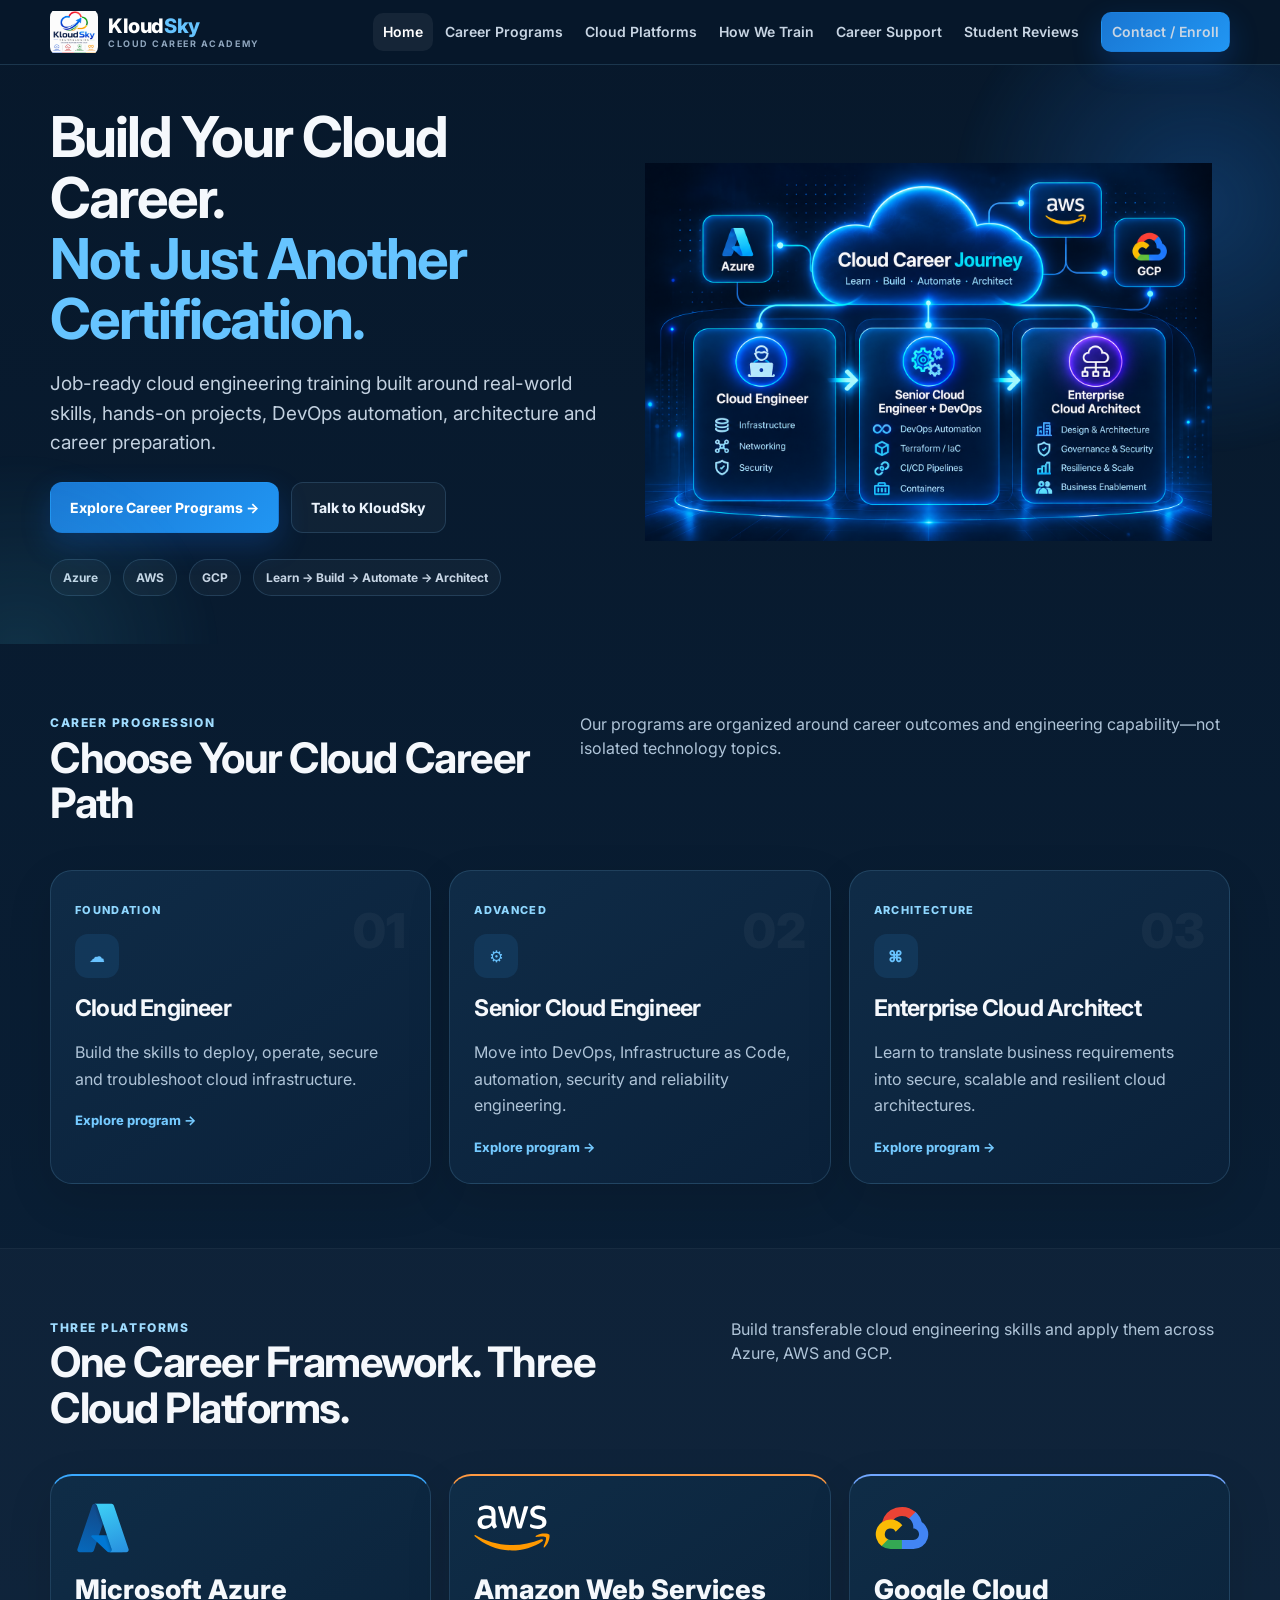
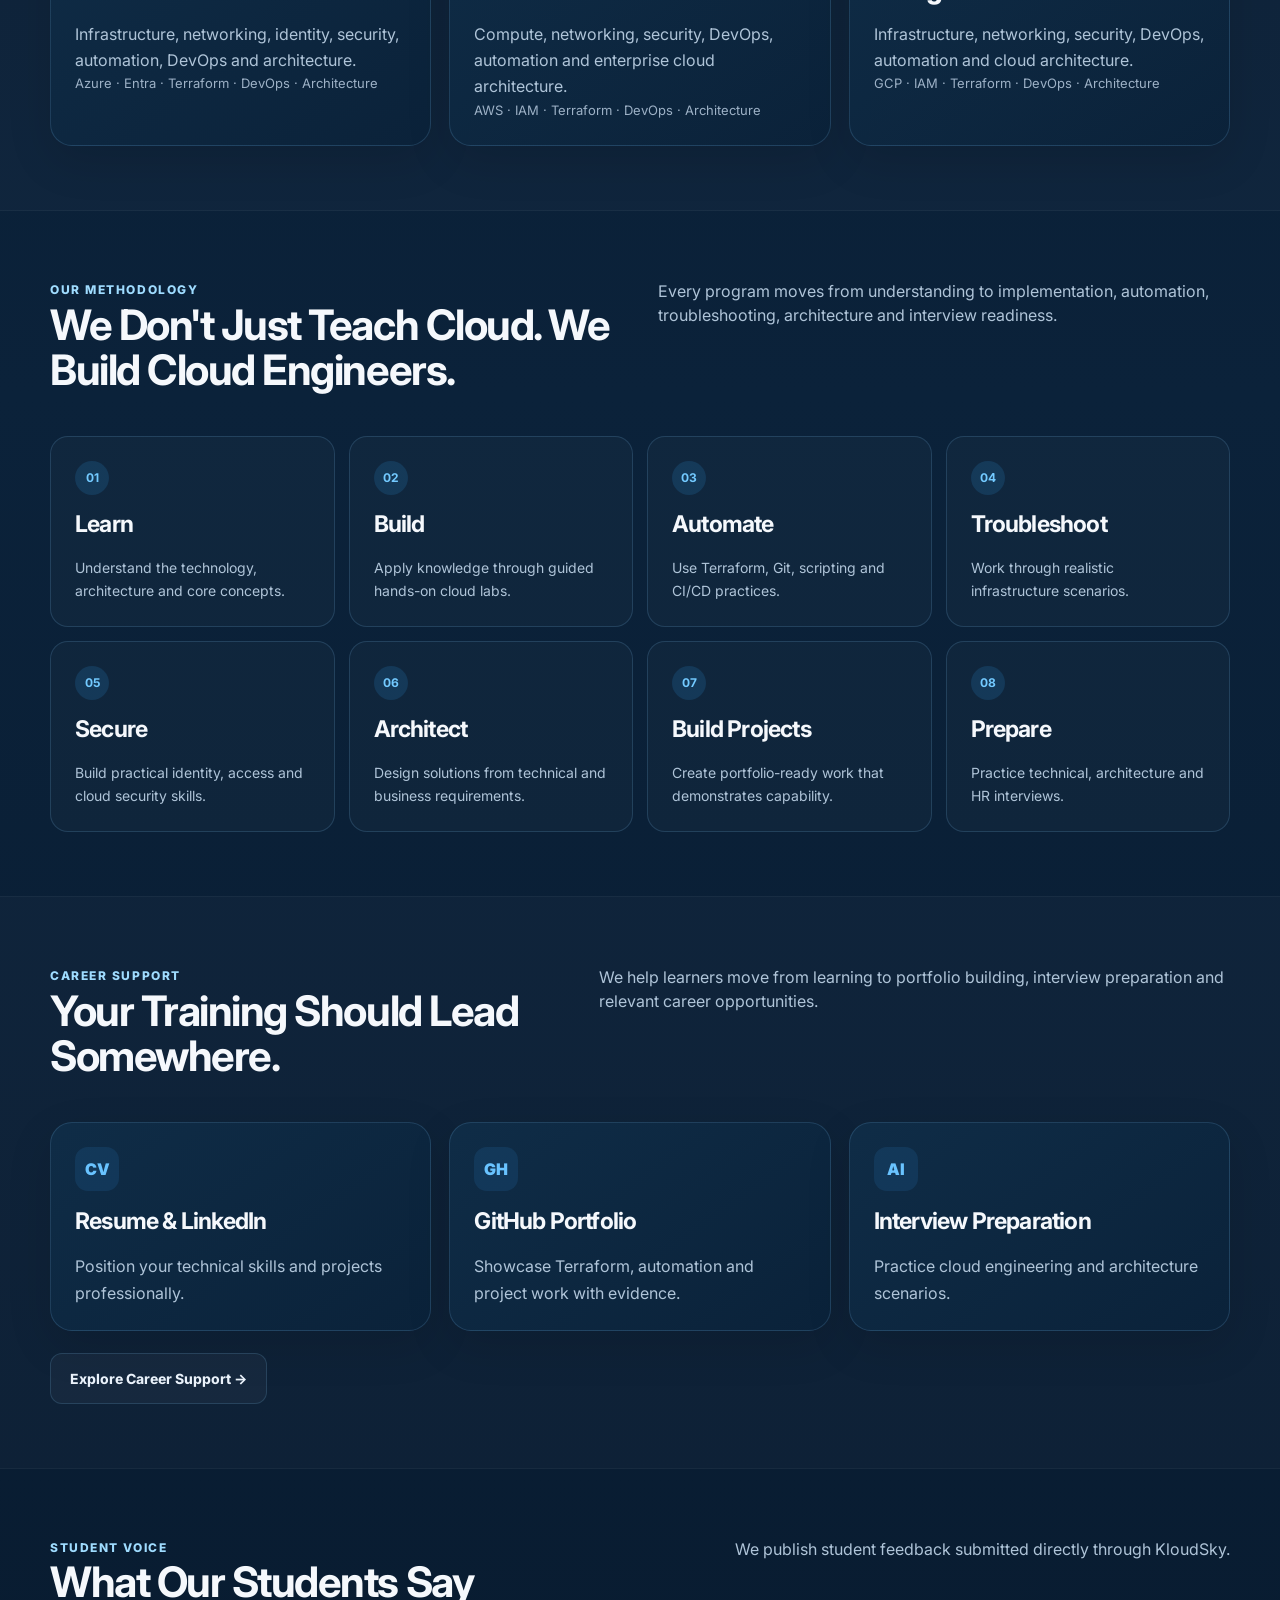
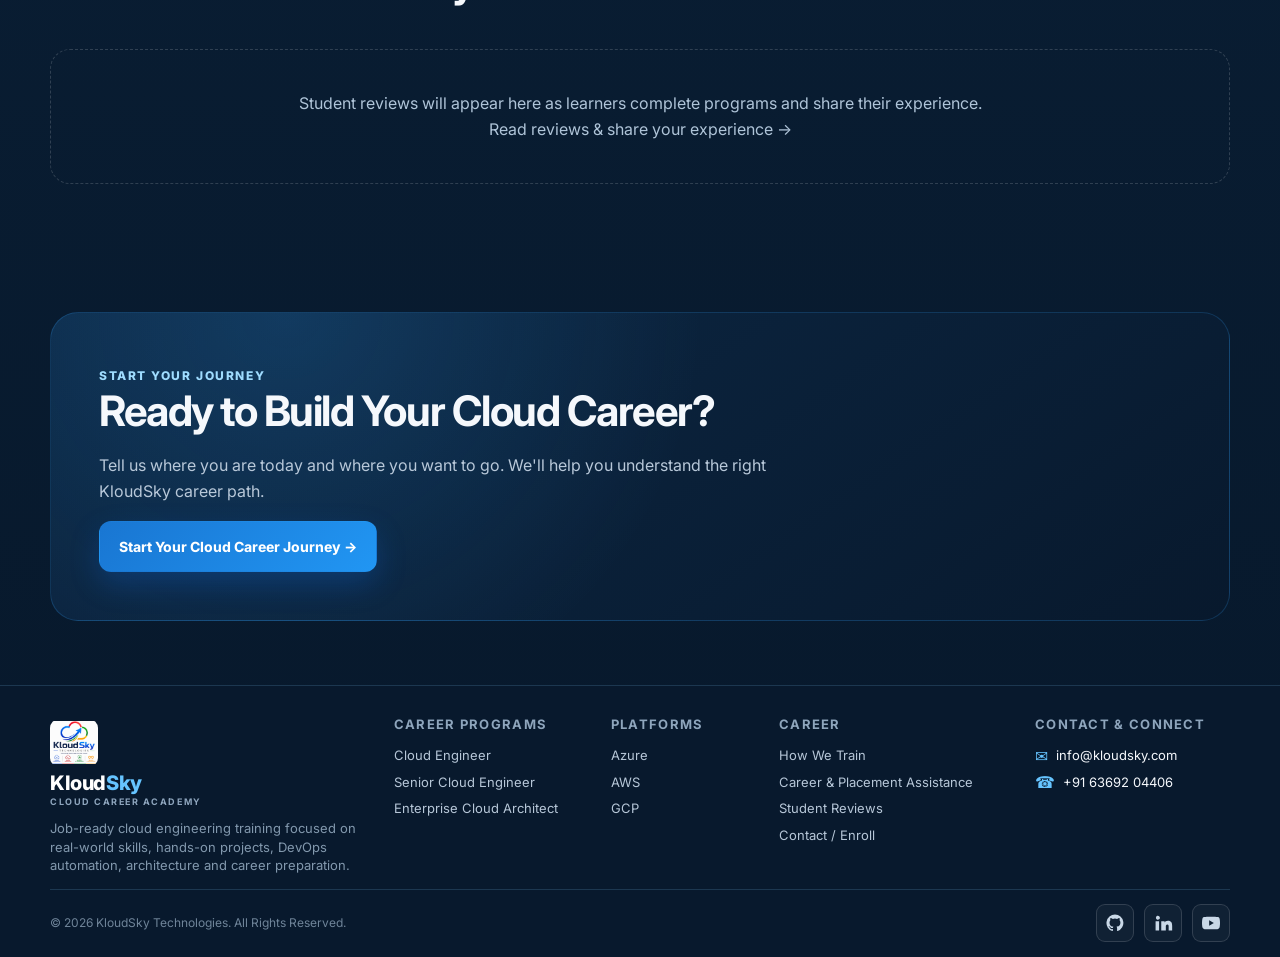
==== commit eef703a5: "code updated" ====
--- a/index.html
+++ b/index.html
@@ -74,93 +74,108 @@
 }
 </style>
 <style id="cloud-career-journey-visual">
-/* FINAL HERO VISUAL FIT — uses the source image's native 3:2 ratio.
-   No crop, no zoom, no distortion, and no blank frame around the image. */
+/* Final hero alignment: image fills the right hero area without a separate frame. */
 .hero-grid{
-    grid-template-columns:minmax(0,0.86fr) minmax(0,1fr);
-    align-items:start !important;
+    grid-template-columns:minmax(0,1fr) minmax(0,1.08fr);
+    align-items:stretch;
     gap:18px;
 }
 
 .cloud-career-visual{
-    display:block !important;
-    width:100% !important;
-    height:auto !important;
-    aspect-ratio:3 / 2 !important;
+    display:flex !important;
+    align-items:center !important;
+    justify-content:center !important;
+    min-width:0;
+    width:100%;
+    height:100% !important;
     min-height:0 !important;
     margin:0 !important;
     padding:0 !important;
-    overflow:hidden !important;
     background:transparent !important;
     border:0 !important;
     border-radius:0 !important;
     box-shadow:none !important;
+    overflow:hidden !important;
 }
 
 .cloud-career-journey-image{
     display:block !important;
-    width:100% !important;
-    height:100% !important;
+    width:94% !important;
+    height:94% !important;
     max-width:none !important;
-    min-height:0 !important;
     margin:0 !important;
     padding:0 !important;
     border:0 !important;
     border-radius:0 !important;
-    object-fit:fill !important;
+    object-fit:contain !important;
     object-position:center center !important;
+    transform:none !important;
     box-shadow:none !important;
     filter:none !important;
-    background:transparent !important;
-    mix-blend-mode:normal !important;
-    transform:none !important;
 }
 
 @media(max-width:980px){
     .hero-grid{
         grid-template-columns:1fr;
-        align-items:start !important;
         gap:28px;
     }
+
     .cloud-career-visual{
+        width:100%;
+        height:auto !important;
+        overflow:hidden !important;
+    }
+
+    .cloud-career-journey-image{
         width:100% !important;
         height:auto !important;
-        aspect-ratio:auto !important;
-        overflow:visible !important;
-    }
-    .cloud-career-journey-image{
-        width:100% !important;
         max-width:760px !important;
-        height:auto !important;
         margin:0 auto !important;
         object-fit:contain !important;
         transform:none !important;
     }
 }
+
+@media(max-width:620px){
+    .cloud-career-journey-image{
+        width:100% !important;
+        max-width:100% !important;
+    }
+}
 </style>
 
-<style id="provider-logo-only-update">
-.platform .platform-name{
-    display:flex !important;
-    align-items:center !important;
-    gap:14px !important;
-}
-.platform .provider-logo{
-    width:42px !important;
-    height:42px !important;
-    flex:0 0 42px !important;
-    display:block !important;
-}
-.platform.azure .provider-logo{width:40px !important;height:40px !important;flex-basis:40px !important;}
-.platform.aws .provider-logo{width:58px !important;height:36px !important;flex-basis:58px !important;}
-.platform.gcp .provider-logo{width:42px !important;height:42px !important;flex-basis:42px !important;}
-/* Keep the AWS wordmark visible on the dark card while retaining the official orange accent. */
-.platform.aws .provider-logo .st0{fill:#ffffff !important;}
-.platform .provider-logo svg{width:100% !important;height:100% !important;display:block !important;}
-@media(max-width:620px){
-    .platform .platform-name{gap:12px !important;}
+<style id="index-platform-brand-logos">
+/* Official cloud platform logos in the home-page platform cards */
+.index-platform-logo{
+    width:56px;
+    height:56px;
+    display:block;
+    object-fit:contain;
+    object-position:center;
+    margin:0 0 12px 0;
+}
+.index-platform-logo.aws{
+    width:76px;
+    height:56px;
+}
+.index-platform-brand{
+    display:flex;
+    flex-direction:column;
+    align-items:flex-start;
+    margin-bottom:8px;
+}
+.index-platform-brand .platform-name{
+    margin:0;
+}
+.index-platform-brand svg{
+    overflow:visible;
+}
+@media(max-width:700px){
+    .index-platform-logo{width:50px;height:50px;}
+    .index-platform-logo.aws{width:68px;height:50px;}
 }
 </style>
+
 </head>
 <body><a class="skip" href="#main">Skip to content</a>
 <header class="nav">
@@ -242,41 +257,40 @@
 </div>
 <div class="grid3">
 <article class="card platform azure">
-<div class="platform-name"><span class="provider-logo azure-logo" aria-hidden="true"><svg viewBox="0 0 96 96" xmlns="http://www.w3.org/2000/svg">
-    <defs>
-        <linearGradient id="e399c19f-b68f-429d-b176-18c2117ff73c" x1="-1032.172" x2="-1059.213" y1="145.312" y2="65.426" gradientTransform="matrix(1 0 0 -1 1075 158)" gradientUnits="userSpaceOnUse">
-            <stop offset="0" stop-color="#114a8b"/>
-            <stop offset="1" stop-color="#0669bc"/>
-        </linearGradient>
-        <linearGradient id="ac2a6fc2-ca48-4327-9a3c-d4dcc3256e15" x1="-1023.725" x2="-1029.98" y1="108.083" y2="105.968" gradientTransform="matrix(1 0 0 -1 1075 158)" gradientUnits="userSpaceOnUse">
-            <stop offset="0" stop-opacity=".3"/>
-            <stop offset=".071" stop-opacity=".2"/>
-            <stop offset=".321" stop-opacity=".1"/>
-            <stop offset=".623" stop-opacity=".05"/>
-            <stop offset="1" stop-opacity="0"/>
-        </linearGradient>
-        <linearGradient id="a7fee970-a784-4bb1-af8d-63d18e5f7db9" x1="-1027.165" x2="-997.482" y1="147.642" y2="68.561" gradientTransform="matrix(1 0 0 -1 1075 158)" gradientUnits="userSpaceOnUse">
-            <stop offset="0" stop-color="#3ccbf4"/>
-            <stop offset="1" stop-color="#2892df"/>
-        </linearGradient>
-    </defs>
-    <path fill="url(#e399c19f-b68f-429d-b176-18c2117ff73c)" d="M33.338 6.544h26.038l-27.03 80.087a4.152 4.152 0 0 1-3.933 2.824H8.149a4.145 4.145 0 0 1-3.928-5.47L29.404 9.368a4.152 4.152 0 0 1 3.934-2.825z"/>
-    <path fill="#0078d4" d="M71.175 60.261h-41.29a1.911 1.911 0 0 0-1.305 3.309l26.532 24.764a4.171 4.171 0 0 0 2.846 1.121h23.38z"/>
-    <path fill="url(#ac2a6fc2-ca48-4327-9a3c-d4dcc3256e15)" d="M33.338 6.544a4.118 4.118 0 0 0-3.943 2.879L4.252 83.917a4.14 4.14 0 0 0 3.908 5.538h20.787a4.443 4.443 0 0 0 3.41-2.9l5.014-14.777 17.91 16.705a4.237 4.237 0 0 0 2.666.972H81.24L71.024 60.261l-29.781.007L59.47 6.544z"/>
-    <path fill="url(#a7fee970-a784-4bb1-af8d-63d18e5f7db9)" d="M66.595 9.364a4.145 4.145 0 0 0-3.928-2.82H33.648a4.146 4.146 0 0 1 3.928 2.82l25.184 74.62a4.146 4.146 0 0 1-3.928 5.472h29.02a4.146 4.146 0 0 0 3.927-5.472z"/>
-</svg></span><span>Microsoft Azure</span></div>
+<div class="index-platform-brand"><svg aria-label="Microsoft Azure logo" class="index-platform-logo" height="150" role="img" viewbox="0 0 96 96" width="150" xmlns="http://www.w3.org/2000/svg">
+<defs>
+<lineargradient gradienttransform="matrix(1 0 0 -1 1075 158)" gradientunits="userSpaceOnUse" id="e399c19f-b68f-429d-b176-18c2117ff73c" x1="-1032.172" x2="-1059.213" y1="145.312" y2="65.426">
+<stop offset="0" stop-color="#114a8b"></stop>
+<stop offset="1" stop-color="#0669bc"></stop>
+</lineargradient>
+<lineargradient gradienttransform="matrix(1 0 0 -1 1075 158)" gradientunits="userSpaceOnUse" id="ac2a6fc2-ca48-4327-9a3c-d4dcc3256e15" x1="-1023.725" x2="-1029.98" y1="108.083" y2="105.968">
+<stop offset="0" stop-opacity=".3"></stop>
+<stop offset=".071" stop-opacity=".2"></stop>
+<stop offset=".321" stop-opacity=".1"></stop>
+<stop offset=".623" stop-opacity=".05"></stop>
+<stop offset="1" stop-opacity="0"></stop>
+</lineargradient>
+<lineargradient gradienttransform="matrix(1 0 0 -1 1075 158)" gradientunits="userSpaceOnUse" id="a7fee970-a784-4bb1-af8d-63d18e5f7db9" x1="-1027.165" x2="-997.482" y1="147.642" y2="68.561">
+<stop offset="0" stop-color="#3ccbf4"></stop>
+<stop offset="1" stop-color="#2892df"></stop>
+</lineargradient>
+</defs>
+<path d="M33.338 6.544h26.038l-27.03 80.087a4.152 4.152 0 0 1-3.933 2.824H8.149a4.145 4.145 0 0 1-3.928-5.47L29.404 9.368a4.152 4.152 0 0 1 3.934-2.825z" fill="url(#e399c19f-b68f-429d-b176-18c2117ff73c)"></path>
+<path d="M71.175 60.261h-41.29a1.911 1.911 0 0 0-1.305 3.309l26.532 24.764a4.171 4.171 0 0 0 2.846 1.121h23.38z" fill="#0078d4"></path>
+<path d="M33.338 6.544a4.118 4.118 0 0 0-3.943 2.879L4.252 83.917a4.14 4.14 0 0 0 3.908 5.538h20.787a4.443 4.443 0 0 0 3.41-2.9l5.014-14.777 17.91 16.705a4.237 4.237 0 0 0 2.666.972H81.24L71.024 60.261l-29.781.007L59.47 6.544z" fill="url(#ac2a6fc2-ca48-4327-9a3c-d4dcc3256e15)"></path>
+<path d="M66.595 9.364a4.145 4.145 0 0 0-3.928-2.82H33.648a4.146 4.146 0 0 1 3.928 2.82l25.184 74.62a4.146 4.146 0 0 1-3.928 5.472h29.02a4.146 4.146 0 0 0 3.927-5.472z" fill="url(#a7fee970-a784-4bb1-af8d-63d18e5f7db9)"></path>
+</svg><div class="platform-name">Microsoft Azure</div></div>
 <p>Infrastructure, networking, identity, security, automation, DevOps and architecture.</p>
 <div class="services">Azure · Entra · Terraform · DevOps · Architecture</div>
 </article>
 <article class="card platform aws">
-<div class="platform-name"><span class="provider-logo aws-logo" aria-hidden="true"><svg id="Layer_1" xmlns="http://www.w3.org/2000/svg" xmlns:xlink="http://www.w3.org/1999/xlink" x="0px" y="0px"
-	 viewBox="0 0 304 182" style="enable-background:new 0 0 304 182;" xml:space="preserve">
+<div class="index-platform-brand"><svg aria-label="Amazon Web Services logo" class="index-platform-logo aws" id="Layer_1" role="img" style="enable-background:new 0 0 304 182;" version="1.1" viewbox="0 0 304 182" x="0px" xml:space="preserve" xmlns="http://www.w3.org/2000/svg" xmlns:xlink="http://www.w3.org/1999/xlink" y="0px">
 <style type="text/css">
-	.st0{fill:#252F3E;}
+	.st0{fill:#FFFFFF;}
 	.st1{fill-rule:evenodd;clip-rule:evenodd;fill:#FF9900;}
 </style>
 <g>
-	<path class="st0" d="M86.4,66.4c0,3.7,0.4,6.7,1.1,8.9c0.8,2.2,1.8,4.6,3.2,7.2c0.5,0.8,0.7,1.6,0.7,2.3c0,1-0.6,2-1.9,3l-6.3,4.2
+<path class="st0" d="M86.4,66.4c0,3.7,0.4,6.7,1.1,8.9c0.8,2.2,1.8,4.6,3.2,7.2c0.5,0.8,0.7,1.6,0.7,2.3c0,1-0.6,2-1.9,3l-6.3,4.2
 		c-0.9,0.6-1.8,0.9-2.6,0.9c-1,0-2-0.5-3-1.4C76.2,90,75,88.4,74,86.8c-1-1.7-2-3.6-3.1-5.9c-7.8,9.2-17.6,13.8-29.4,13.8
 		c-8.4,0-15.1-2.4-20-7.2c-4.9-4.8-7.4-11.2-7.4-19.2c0-8.5,3-15.4,9.1-20.6c6.1-5.2,14.2-7.8,24.5-7.8c3.4,0,6.9,0.3,10.6,0.8
 		c3.7,0.5,7.5,1.3,11.5,2.2v-7.3c0-7.6-1.6-12.9-4.7-16c-3.2-3.1-8.6-4.6-16.3-4.6c-3.5,0-7.1,0.4-10.8,1.3c-3.7,0.9-7.3,2-10.8,3.4
@@ -296,21 +310,20 @@
 		c2,0.5,3.9,1,5.7,1.6c1.8,0.6,3.2,1.2,4.2,1.8c1.4,0.8,2.4,1.6,3,2.5c0.6,0.8,0.9,1.9,0.9,3.3v4.7c0,2.1-0.8,3.2-2.3,3.2
 		c-0.8,0-2.1-0.4-3.8-1.2c-5.7-2.6-12.1-3.9-19.2-3.9c-5.7,0-10.2,0.9-13.3,2.8c-3.1,1.9-4.7,4.8-4.7,8.9c0,2.8,1,5.2,3,7.1
 		c2,1.9,5.7,3.8,11,5.5l14.2,4.5c7.2,2.3,12.4,5.5,15.5,9.6c3.1,4.1,4.6,8.8,4.6,14c0,4.3-0.9,8.2-2.6,11.6
-		c-1.8,3.4-4.2,6.4-7.3,8.8c-3.1,2.5-6.8,4.3-11.1,5.6C264.4,94.4,259.7,95.1,254.6,95.1z"/>
-	<g>
-		<path class="st1" d="M273.5,143.7c-32.9,24.3-80.7,37.2-121.8,37.2c-57.6,0-109.5-21.3-148.7-56.7c-3.1-2.8-0.3-6.6,3.4-4.4
-			c42.4,24.6,94.7,39.5,148.8,39.5c36.5,0,76.6-7.6,113.5-23.2C274.2,133.6,278.9,139.7,273.5,143.7z"/>
-		<path class="st1" d="M287.2,128.1c-4.2-5.4-27.8-2.6-38.5-1.3c-3.2,0.4-3.7-2.4-0.8-4.5c18.8-13.2,49.7-9.4,53.3-5
-			c3.6,4.5-1,35.4-18.6,50.2c-2.7,2.3-5.3,1.1-4.1-1.9C282.5,155.7,291.4,133.4,287.2,128.1z"/>
-	</g>
+		c-1.8,3.4-4.2,6.4-7.3,8.8c-3.1,2.5-6.8,4.3-11.1,5.6C264.4,94.4,259.7,95.1,254.6,95.1z"></path>
+<g>
+<path class="st1" d="M273.5,143.7c-32.9,24.3-80.7,37.2-121.8,37.2c-57.6,0-109.5-21.3-148.7-56.7c-3.1-2.8-0.3-6.6,3.4-4.4
+			c42.4,24.6,94.7,39.5,148.8,39.5c36.5,0,76.6-7.6,113.5-23.2C274.2,133.6,278.9,139.7,273.5,143.7z"></path>
+<path class="st1" d="M287.2,128.1c-4.2-5.4-27.8-2.6-38.5-1.3c-3.2,0.4-3.7-2.4-0.8-4.5c18.8-13.2,49.7-9.4,53.3-5
+			c3.6,4.5-1,35.4-18.6,50.2c-2.7,2.3-5.3,1.1-4.1-1.9C282.5,155.7,291.4,133.4,287.2,128.1z"></path>
 </g>
-</svg></span><span>Amazon Web Services</span></div>
+</g>
+</svg><div class="platform-name">Amazon Web Services</div></div>
 <p>Compute, networking, security, DevOps, automation and enterprise cloud architecture.</p>
 <div class="services">AWS · IAM · Terraform · DevOps · Architecture</div>
 </article>
 <article class="card platform gcp">
-<div class="platform-name"><span class="provider-logo gcp-logo" aria-hidden="true">
-<svg viewBox="0 0 16 16" xmlns="http://www.w3.org/2000/svg" fill="none"><path fill="#EA4335" d="M10.313 5.376l1.887-1.5-.332-.414a5.935 5.935 0 00-5.586-1.217 5.89 5.89 0 00-3.978 4.084c-.03.113.312-.098.463-.056l2.608-.428s.127-.124.201-.205c1.16-1.266 3.126-1.432 4.465-.354l.272.09z"/><path fill="#4285F4" d="M13.637 6.3a5.835 5.835 0 00-1.77-2.838l-1.83 1.82a3.226 3.226 0 011.193 2.564v.323c.9 0 1.63.725 1.63 1.62 0 .893-.73 1.619-1.63 1.619l-3.257-.003-.325.035v2.507l.325.053h3.257a4.234 4.234 0 004.08-2.962A4.199 4.199 0 0013.636 6.3z"/><path fill="#34A853" d="M4.711 13.999H7.97v-2.594H4.71c-.232 0-.461-.066-.672-.161l-.458.14-1.313 1.297-.114.447a4.254 4.254 0 002.557.87z"/><path fill="#FBBC05" d="M4.711 5.572A4.234 4.234 0 00.721 8.44a4.206 4.206 0 001.433 4.688l1.89-1.884a1.617 1.617 0 01.44-3.079 1.63 1.63 0 011.714.936l1.89-1.878A4.24 4.24 0 004.71 5.572z"/></svg></span><span>Google Cloud</span></div>
+<div class="index-platform-brand"><svg aria-label="Google Cloud logo" class="index-platform-logo" fill="none" height="800px" role="img" viewbox="0 0 16 16" width="800px" xmlns="http://www.w3.org/2000/svg"><path d="M10.313 5.376l1.887-1.5-.332-.414a5.935 5.935 0 00-5.586-1.217 5.89 5.89 0 00-3.978 4.084c-.03.113.312-.098.463-.056l2.608-.428s.127-.124.201-.205c1.16-1.266 3.126-1.432 4.465-.354l.272.09z" fill="#EA4335"></path><path d="M13.637 6.3a5.835 5.835 0 00-1.77-2.838l-1.83 1.82a3.226 3.226 0 011.193 2.564v.323c.9 0 1.63.725 1.63 1.62 0 .893-.73 1.619-1.63 1.619l-3.257-.003-.325.035v2.507l.325.053h3.257a4.234 4.234 0 004.08-2.962A4.199 4.199 0 0013.636 6.3z" fill="#4285F4"></path><path d="M4.711 13.999H7.97v-2.594H4.71c-.232 0-.461-.066-.672-.161l-.458.14-1.313 1.297-.114.447a4.254 4.254 0 002.557.87z" fill="#34A853"></path><path d="M4.711 5.572A4.234 4.234 0 00.721 8.44a4.206 4.206 0 001.433 4.688l1.89-1.884a1.617 1.617 0 01.44-3.079 1.63 1.63 0 011.714.936l1.89-1.878A4.24 4.24 0 004.71 5.572z" fill="#FBBC05"></path></svg><div class="platform-name">Google Cloud</div></div>
 <p>Infrastructure, networking, security, DevOps, automation and cloud architecture.</p>
 <div class="services">GCP · IAM · Terraform · DevOps · Architecture</div>
 </article>
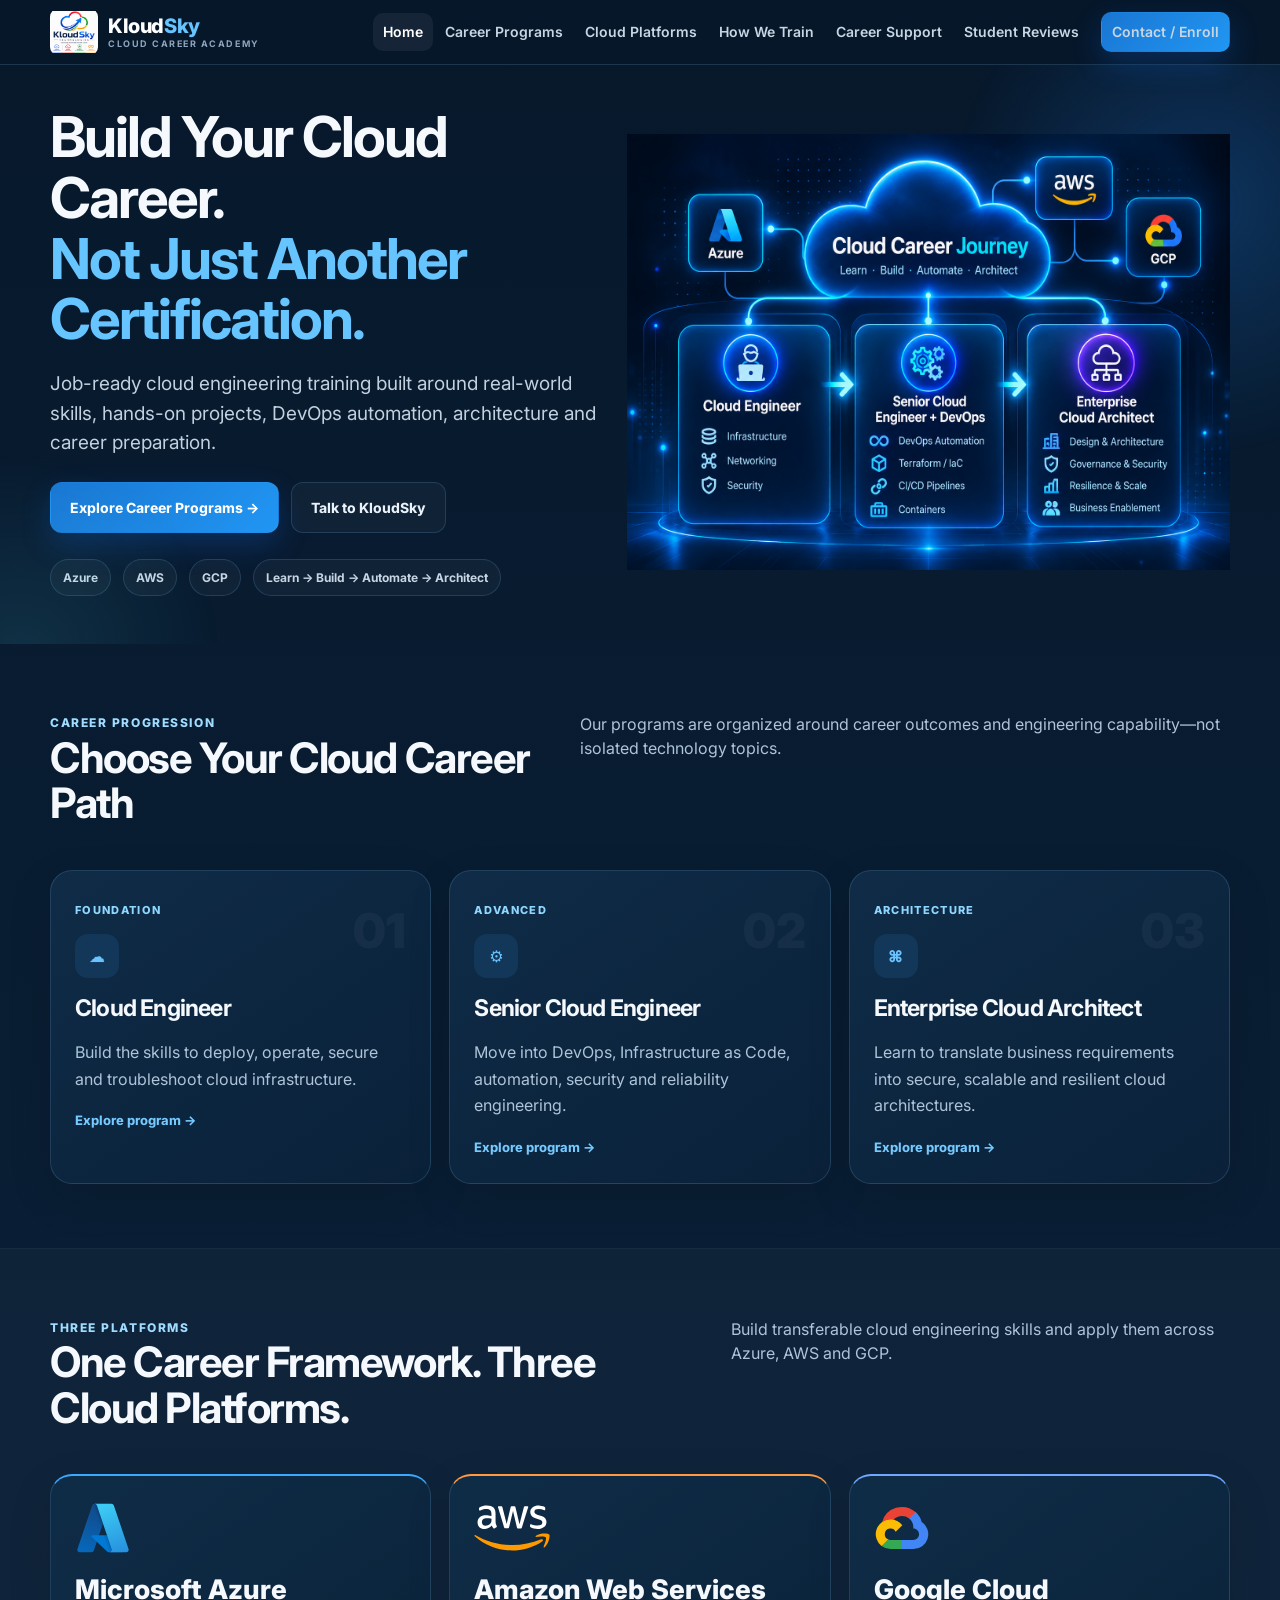
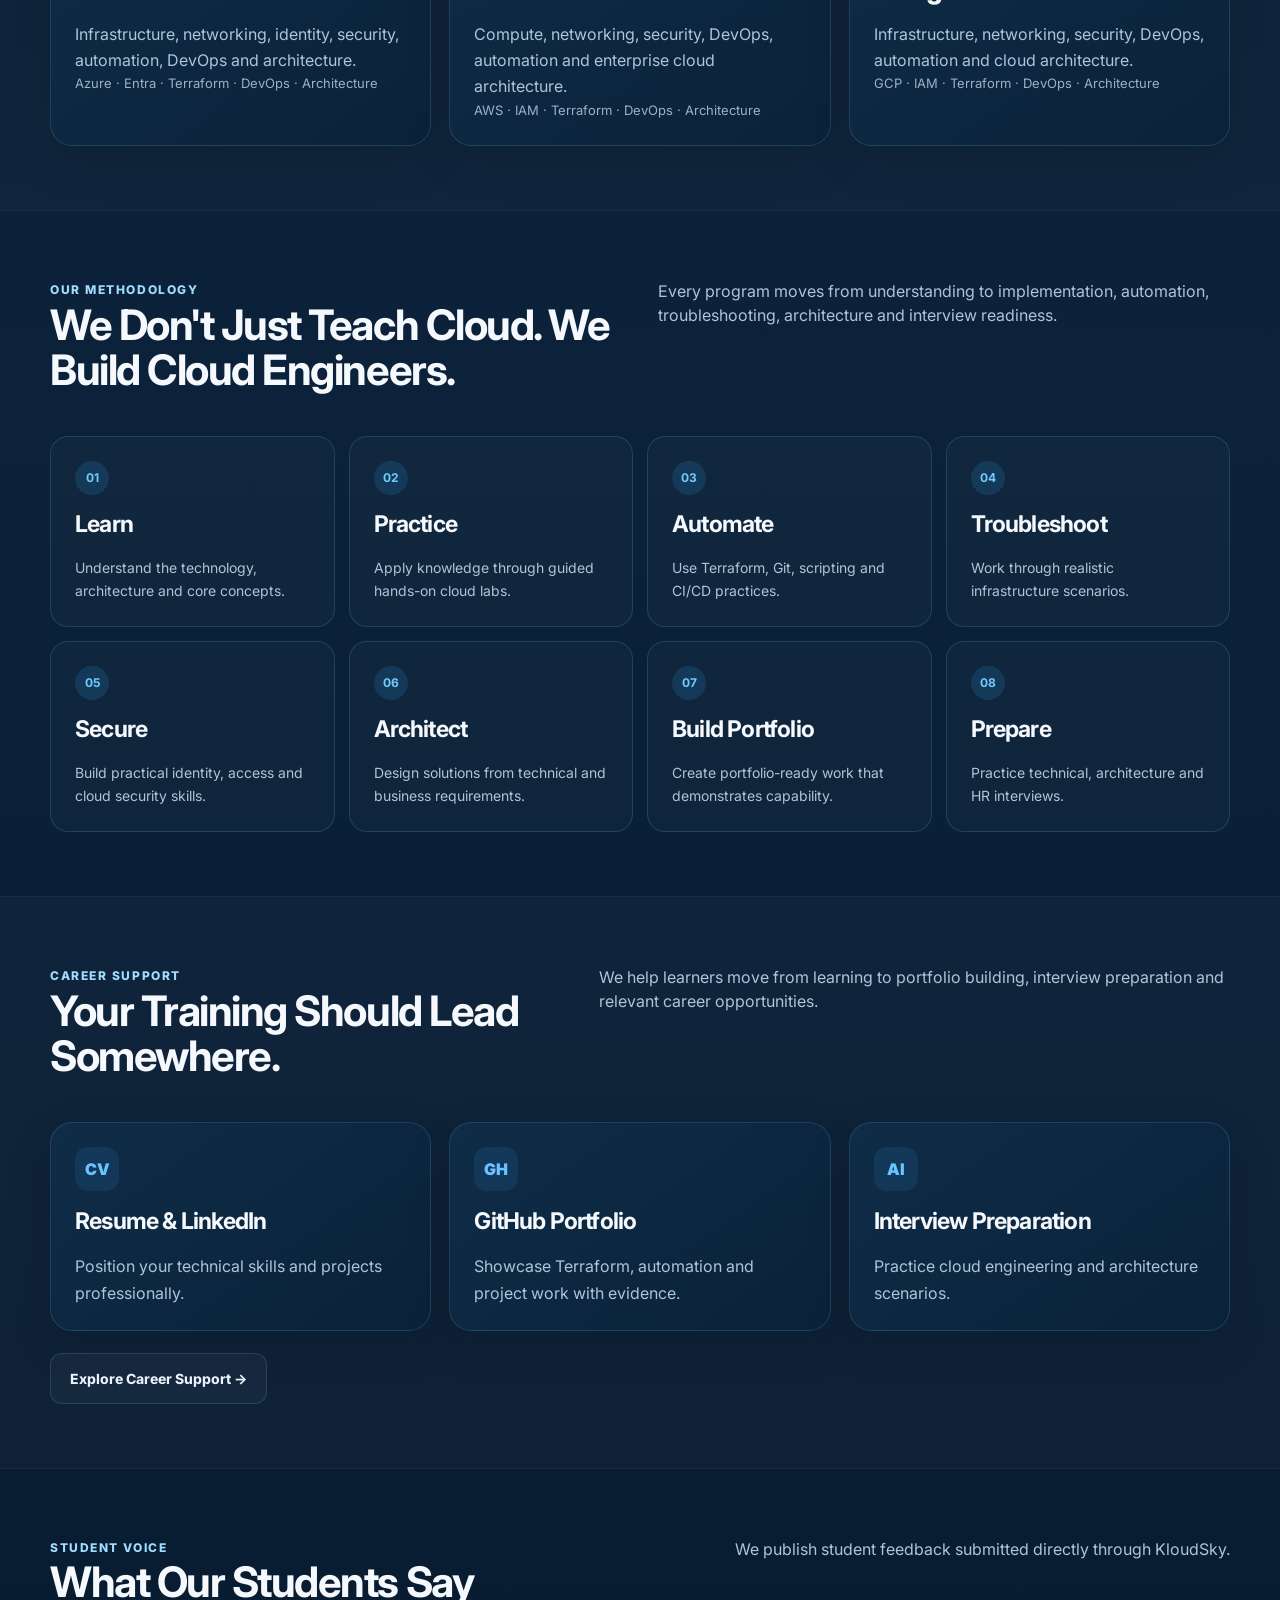
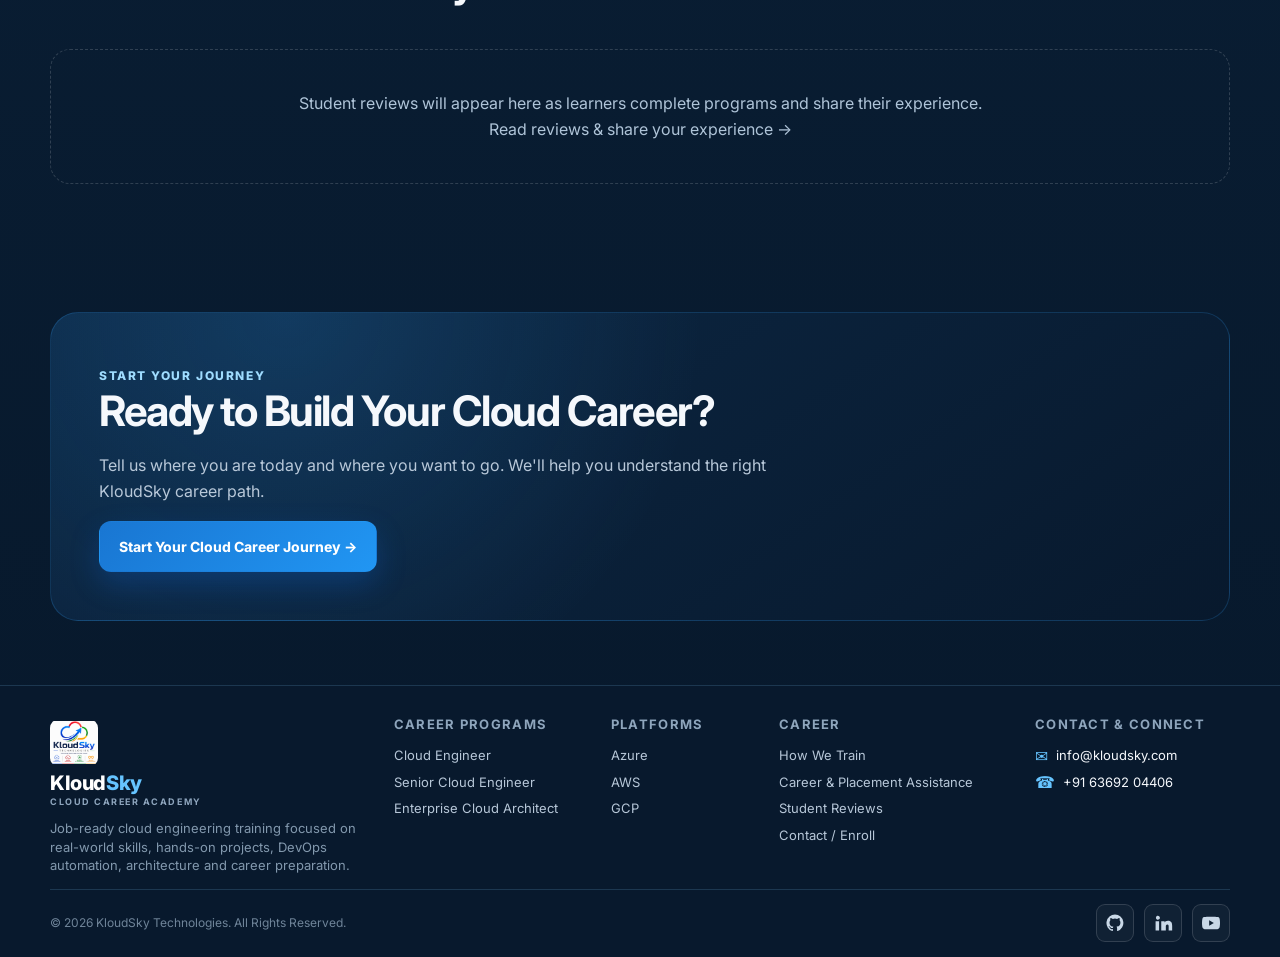
==== commit d6672777: "code" ====
--- a/index.html
+++ b/index.html
@@ -74,21 +74,22 @@
 }
 </style>
 <style id="cloud-career-journey-visual">
-/* Final hero alignment: image fills the right hero area without a separate frame. */
+/* FINAL HERO FIT — image fills the exact right-side hero area.
+   Desktop target follows the red-box proportion shown in the supplied reference. */
 .hero-grid{
     grid-template-columns:minmax(0,1fr) minmax(0,1.08fr);
-    align-items:stretch;
+    align-items:center !important;
     gap:18px;
 }
 
 .cloud-career-visual{
-    display:flex !important;
-    align-items:center !important;
-    justify-content:center !important;
+    display:block !important;
+    width:100% !important;
+    height:auto !important;
+    aspect-ratio:1.385 / 1 !important;
     min-width:0;
-    width:100%;
-    height:100% !important;
     min-height:0 !important;
+    align-self:center !important;
     margin:0 !important;
     padding:0 !important;
     background:transparent !important;
@@ -100,14 +101,15 @@
 
 .cloud-career-journey-image{
     display:block !important;
-    width:94% !important;
-    height:94% !important;
+    width:100% !important;
+    height:100% !important;
     max-width:none !important;
+    min-height:0 !important;
     margin:0 !important;
     padding:0 !important;
     border:0 !important;
     border-radius:0 !important;
-    object-fit:contain !important;
+    object-fit:fill !important;
     object-position:center center !important;
     transform:none !important;
     box-shadow:none !important;
@@ -121,8 +123,9 @@
     }
 
     .cloud-career-visual{
-        width:100%;
+        width:100% !important;
         height:auto !important;
+        aspect-ratio:auto !important;
         overflow:hidden !important;
     }
 
@@ -345,7 +348,7 @@
 <p>Understand the technology, architecture and core concepts.</p>
 </div>
 <div class="step"><b>02</b>
-<h3>Build</h3>
+<h3>Practice</h3>
 <p>Apply knowledge through guided hands-on cloud labs.</p>
 </div>
 <div class="step"><b>03</b>
@@ -365,7 +368,7 @@
 <p>Design solutions from technical and business requirements.</p>
 </div>
 <div class="step"><b>07</b>
-<h3>Build Projects</h3>
+<h3>Build Portfolio</h3>
 <p>Create portfolio-ready work that demonstrates capability.</p>
 </div>
 <div class="step"><b>08</b>
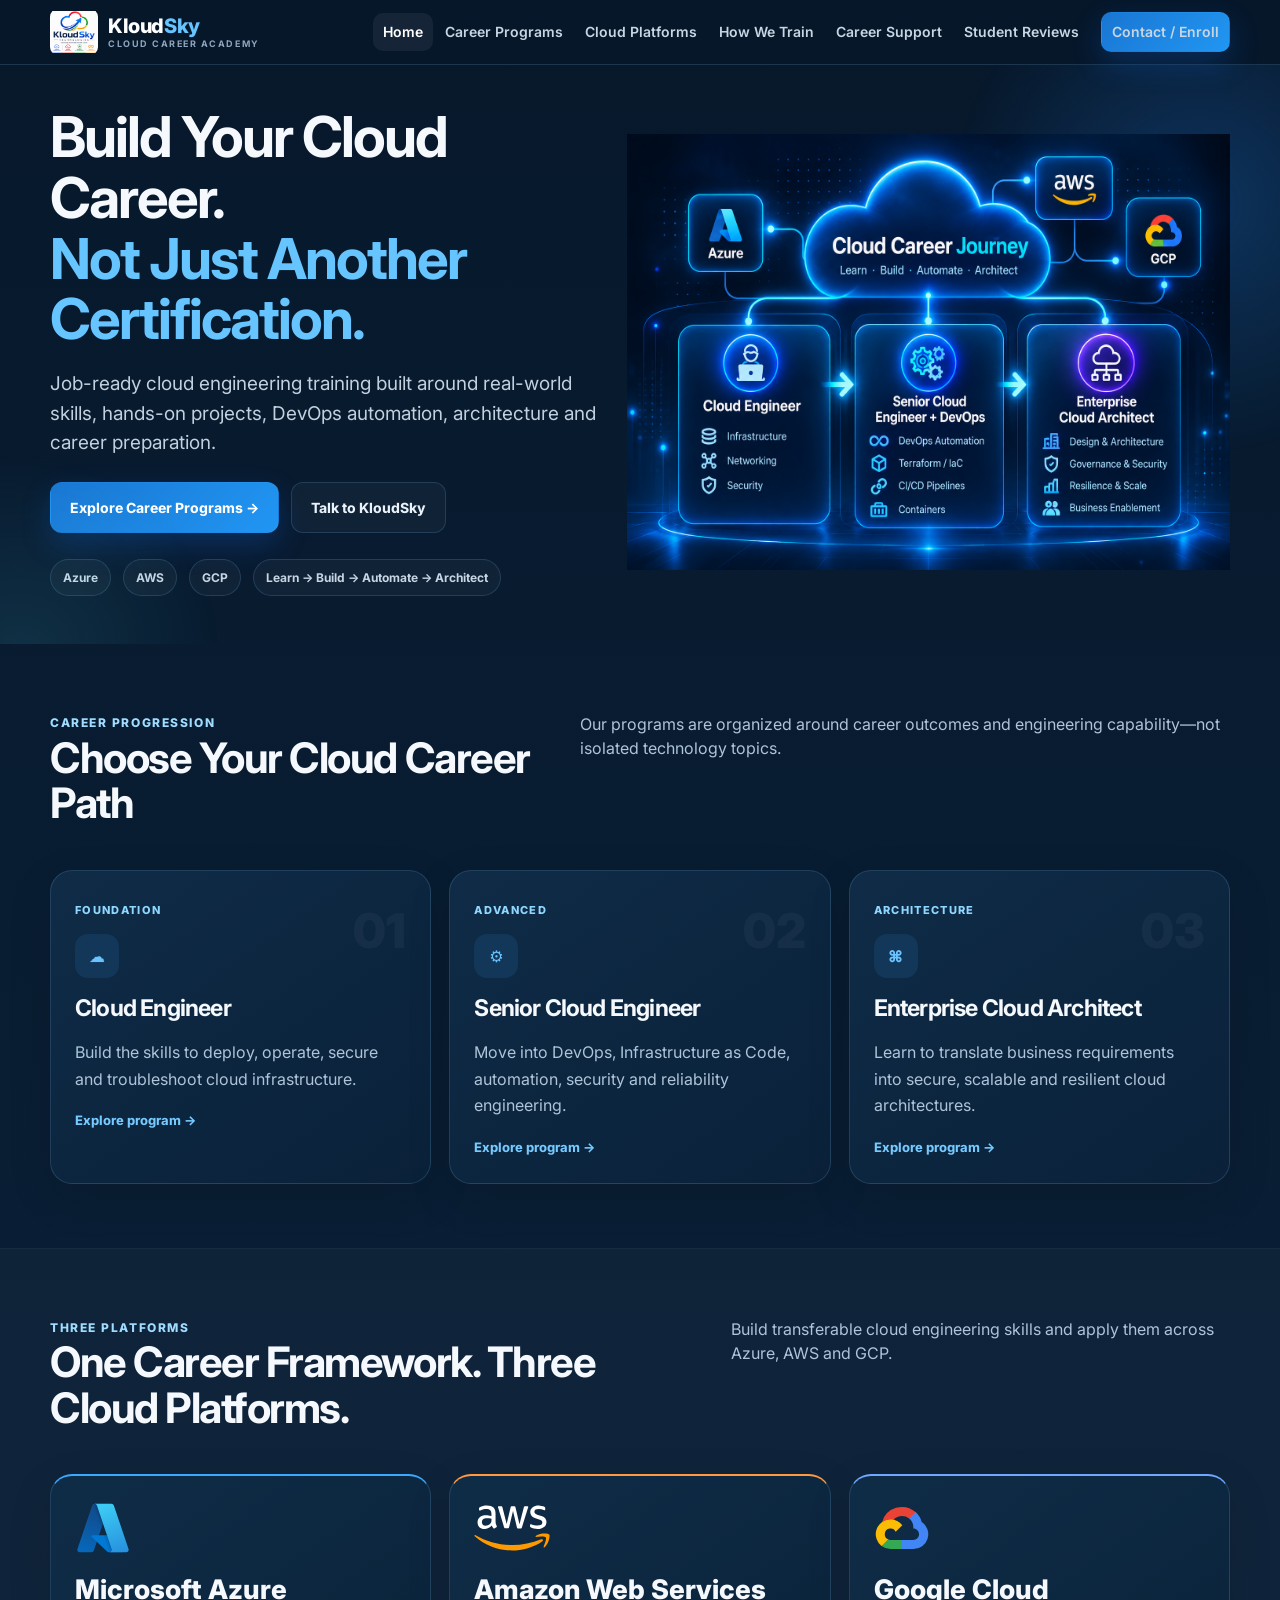
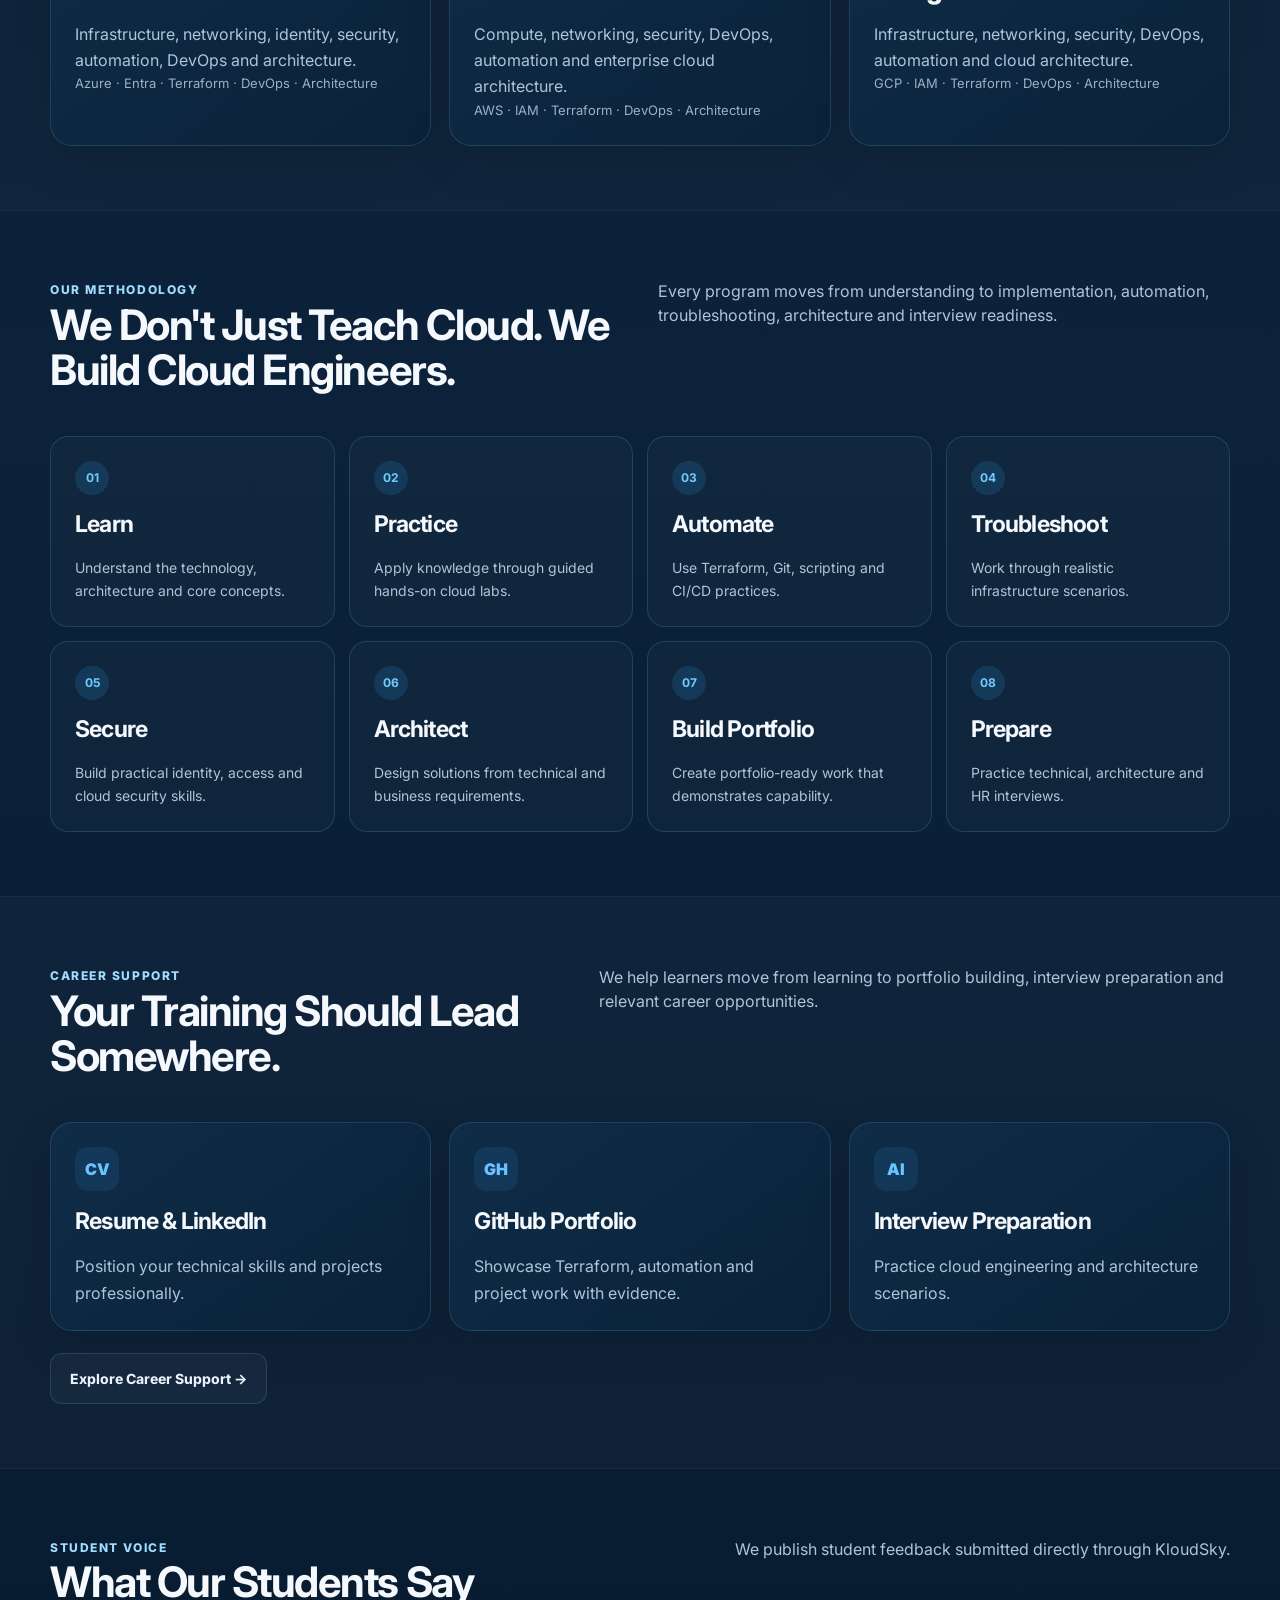
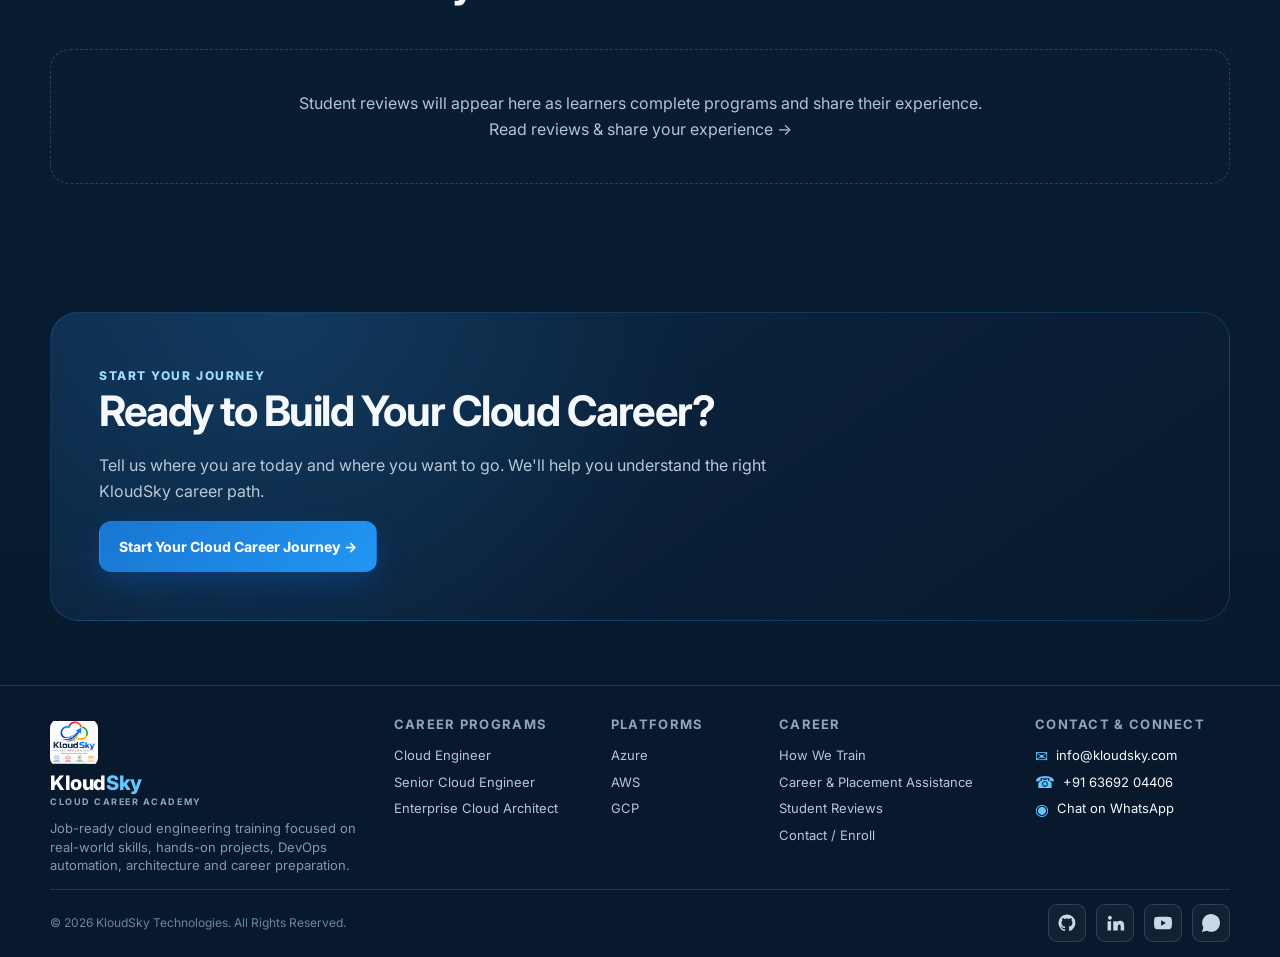
==== commit 59a44551: "index updated" ====
--- a/index.html
+++ b/index.html
@@ -451,19 +451,20 @@
 <h4>Career</h4><a href="how-we-train.html">How We Train</a><a href="career-support.html">Career &amp;
                         Placement Assistance</a><a href="reviews.html">Student Reviews</a><a href="contact.html">Contact
                         / Enroll</a>
-</div><div class="footer-contact-column"><h4>Contact &amp; Connect</h4><a href="mailto:info@kloudsky.com"><span aria-hidden="true" class="footer-contact-icon">✉</span><span>info@kloudsky.com</span></a><a href="tel:+916369204406"><span aria-hidden="true" class="footer-contact-icon">☎</span><span>+91 63692 04406</span></a></div></div>
+</div><div class="footer-contact-column"><h4>Contact &amp; Connect</h4><a href="mailto:info@kloudsky.com"><span aria-hidden="true" class="footer-contact-icon">✉</span><span>info@kloudsky.com</span></a><a href="tel:+916369204406"><span aria-hidden="true" class="footer-contact-icon">☎</span><span>+91 63692 04406</span></a><a href="https://wa.me/916369204406?text=Hi%20KloudSky%2C%20I%27m%20interested%20in%20your%20cloud%20career%20programs." rel="noopener" target="_blank"><span aria-hidden="true" class="footer-contact-icon">◉</span><span>Chat on WhatsApp</span></a></div></div>
 
 <div class="footer-bottom"><span>© <span data-year=""></span> KloudSky Technologies. All Rights
                     Reserved.</span><div aria-label="Social media links" class="footer-socials-bottom">
-<a aria-label="GitHub" class="footer-social" href="#" title="GitHub">
+<a aria-label="GitHub" class="footer-social" href="https://github.com/kloudsky" rel="noopener" target="_blank" title="GitHub">
 <svg aria-hidden="true" viewbox="0 0 24 24"><path d="M12 .6a11.4 11.4 0 0 0-3.61 22.21c.57.1.78-.25.78-.55v-2.15c-3.17.69-3.84-1.34-3.84-1.34-.52-1.31-1.27-1.66-1.27-1.66-1.03-.71.08-.7.08-.7 1.14.08 1.74 1.17 1.74 1.17 1.01 1.73 2.65 1.23 3.3.94.1-.73.4-1.23.72-1.51-2.53-.29-5.2-1.26-5.2-5.62 0-1.24.44-2.25 1.17-3.04-.12-.29-.51-1.44.11-3 0 0 .95-.3 3.13 1.16a10.9 10.9 0 0 1 5.7 0c2.18-1.46 3.13-1.16 3.13-1.16.62 1.56.23 2.71.11 3 .73.79 1.17 1.8 1.17 3.04 0 4.37-2.67 5.32-5.21 5.61.41.35.77 1.04.77 2.1v3.11c0 .3.21.65.79.54A11.4 11.4 0 0 0 12 .6Z" fill="currentColor"></path></svg>
 </a>
 <a aria-label="LinkedIn" class="footer-social" href="https://www.linkedin.com/company/kloudsky-technologies/" rel="noopener" target="_blank" title="LinkedIn">
 <svg aria-hidden="true" viewbox="0 0 24 24"><path d="M5.2 3.4A2.4 2.4 0 1 1 5.2 8a2.4 2.4 0 0 1 0-4.6ZM3.1 9.8h4.2V21H3.1V9.8Zm6.8 0h4v1.53h.06c.56-1.02 1.93-2.1 3.98-2.1 4.26 0 5.05 2.8 5.05 6.45V21h-4.2v-4.72c0-1.13-.02-2.59-1.58-2.59-1.58 0-1.82 1.23-1.82 2.51V21H9.9V9.8Z" fill="currentColor"></path></svg>
 </a>
-<a aria-label="YouTube" class="footer-social" href="#" title="YouTube">
+<a aria-label="YouTube" class="footer-social" href="https://www.youtube.com/@KloudSkyCareerAcademy" rel="noopener" target="_blank" title="YouTube">
 <svg aria-hidden="true" viewbox="0 0 24 24"><path d="M23.5 6.2a3 3 0 0 0-2.12-2.13C19.5 3.55 12 3.55 12 3.55s-7.5 0-9.38.52A3 3 0 0 0 .5 6.2 31.2 31.2 0 0 0 0 12a31.2 31.2 0 0 0 .5 5.8 3 3 0 0 0 2.12 2.13c1.88.52 9.38.52 9.38.52s7.5 0 9.38-.52a3 3 0 0 0 2.12-2.13A31.2 31.2 0 0 0 24 12a31.2 31.2 0 0 0-.5-5.8ZM9.55 15.6V8.4L15.8 12l-6.25 3.6Z" fill="currentColor"></path></svg>
 </a>
+<a aria-label="WhatsApp" class="footer-social" href="https://wa.me/916369204406?text=Hi%20KloudSky%2C%20I%27m%20interested%20in%20your%20cloud%20career%20programs." rel="noopener" target="_blank" title="WhatsApp"><svg aria-hidden="true" viewbox="0 0 24 24"><path d="M20.52 3.48A11.87 11.87 0 0 0 12.08 0C5.53 0 .2 5.33.2 11.89c0 2.1.55 4.15 1.59 5.96L.1 24l6.3-1.65a11.88 11.88 0 0 0 5.68 1.44h.01c6.55 0 11.88-5.33 11.88-11.89 0-3.17-1.23-6.15-3.45-8.42Z" fill="currentColor"></path></svg></a>
 </div></div>
 </div>
 </footer>
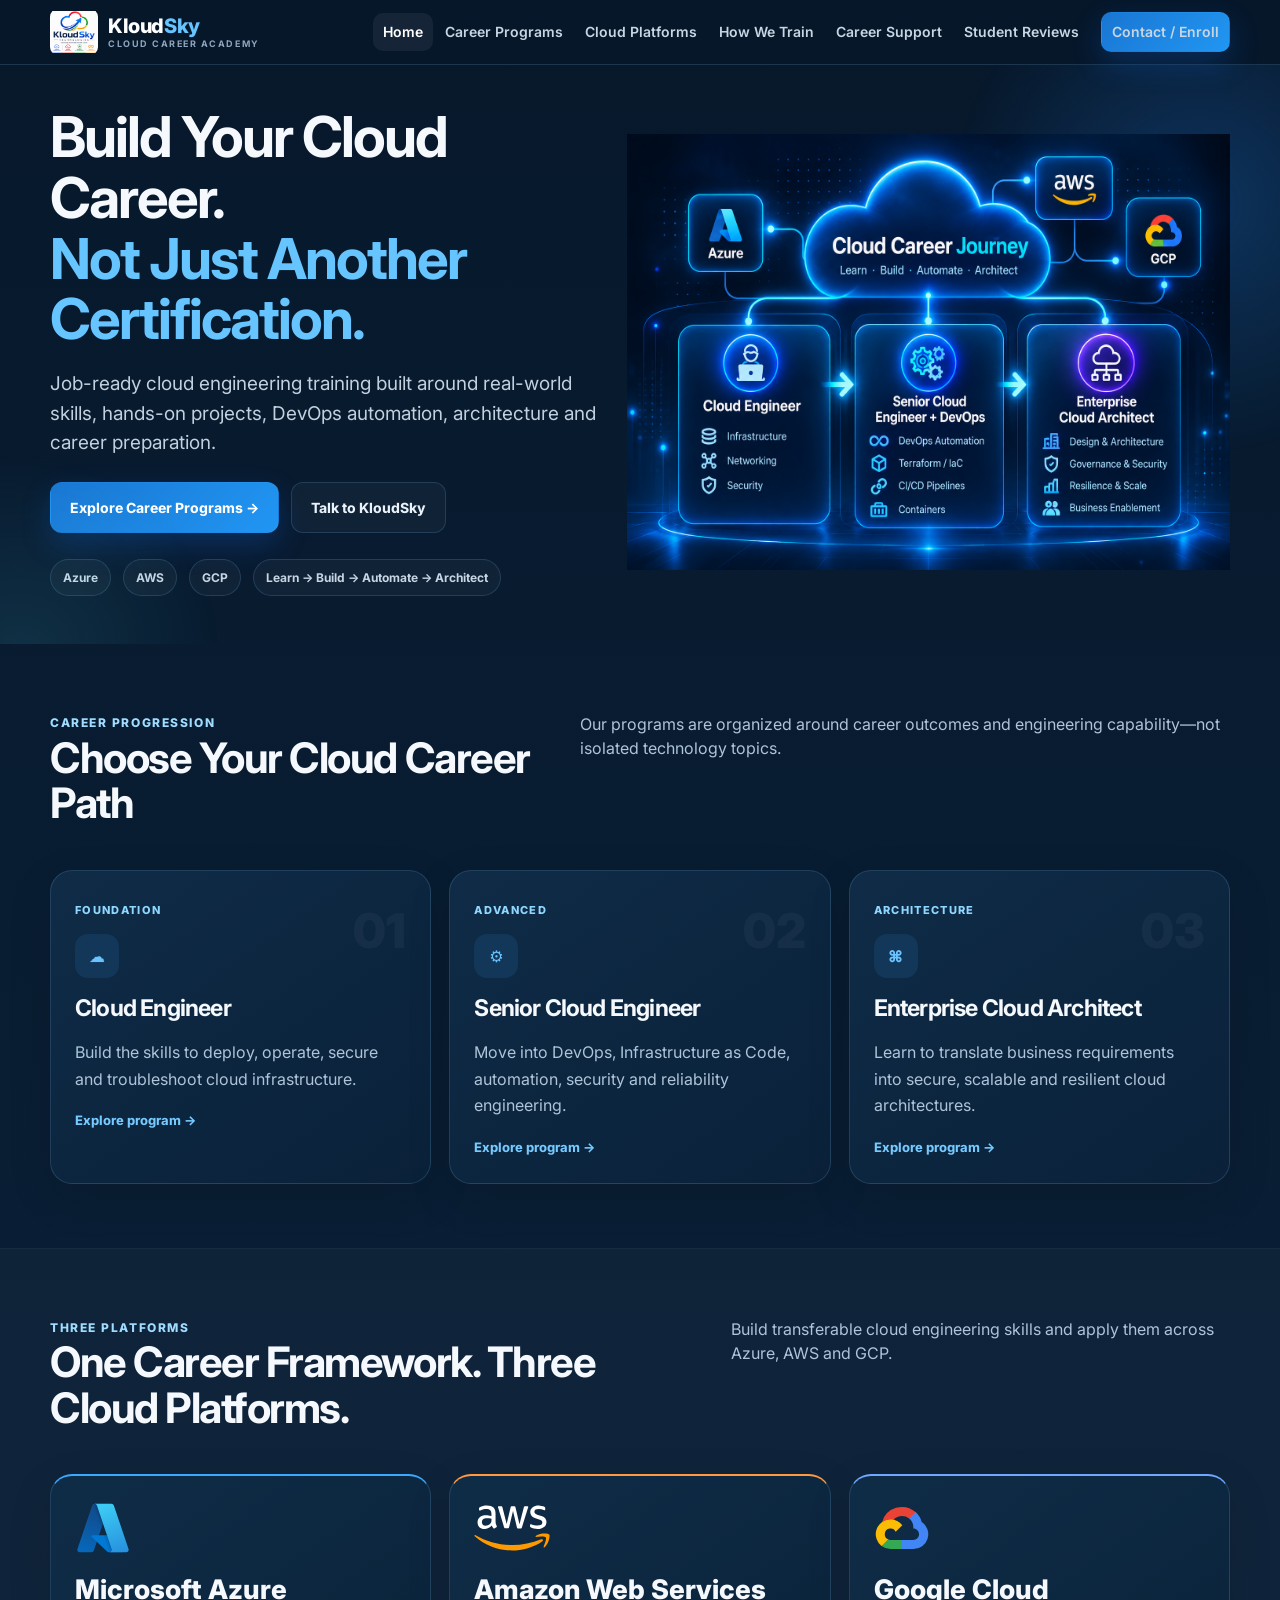
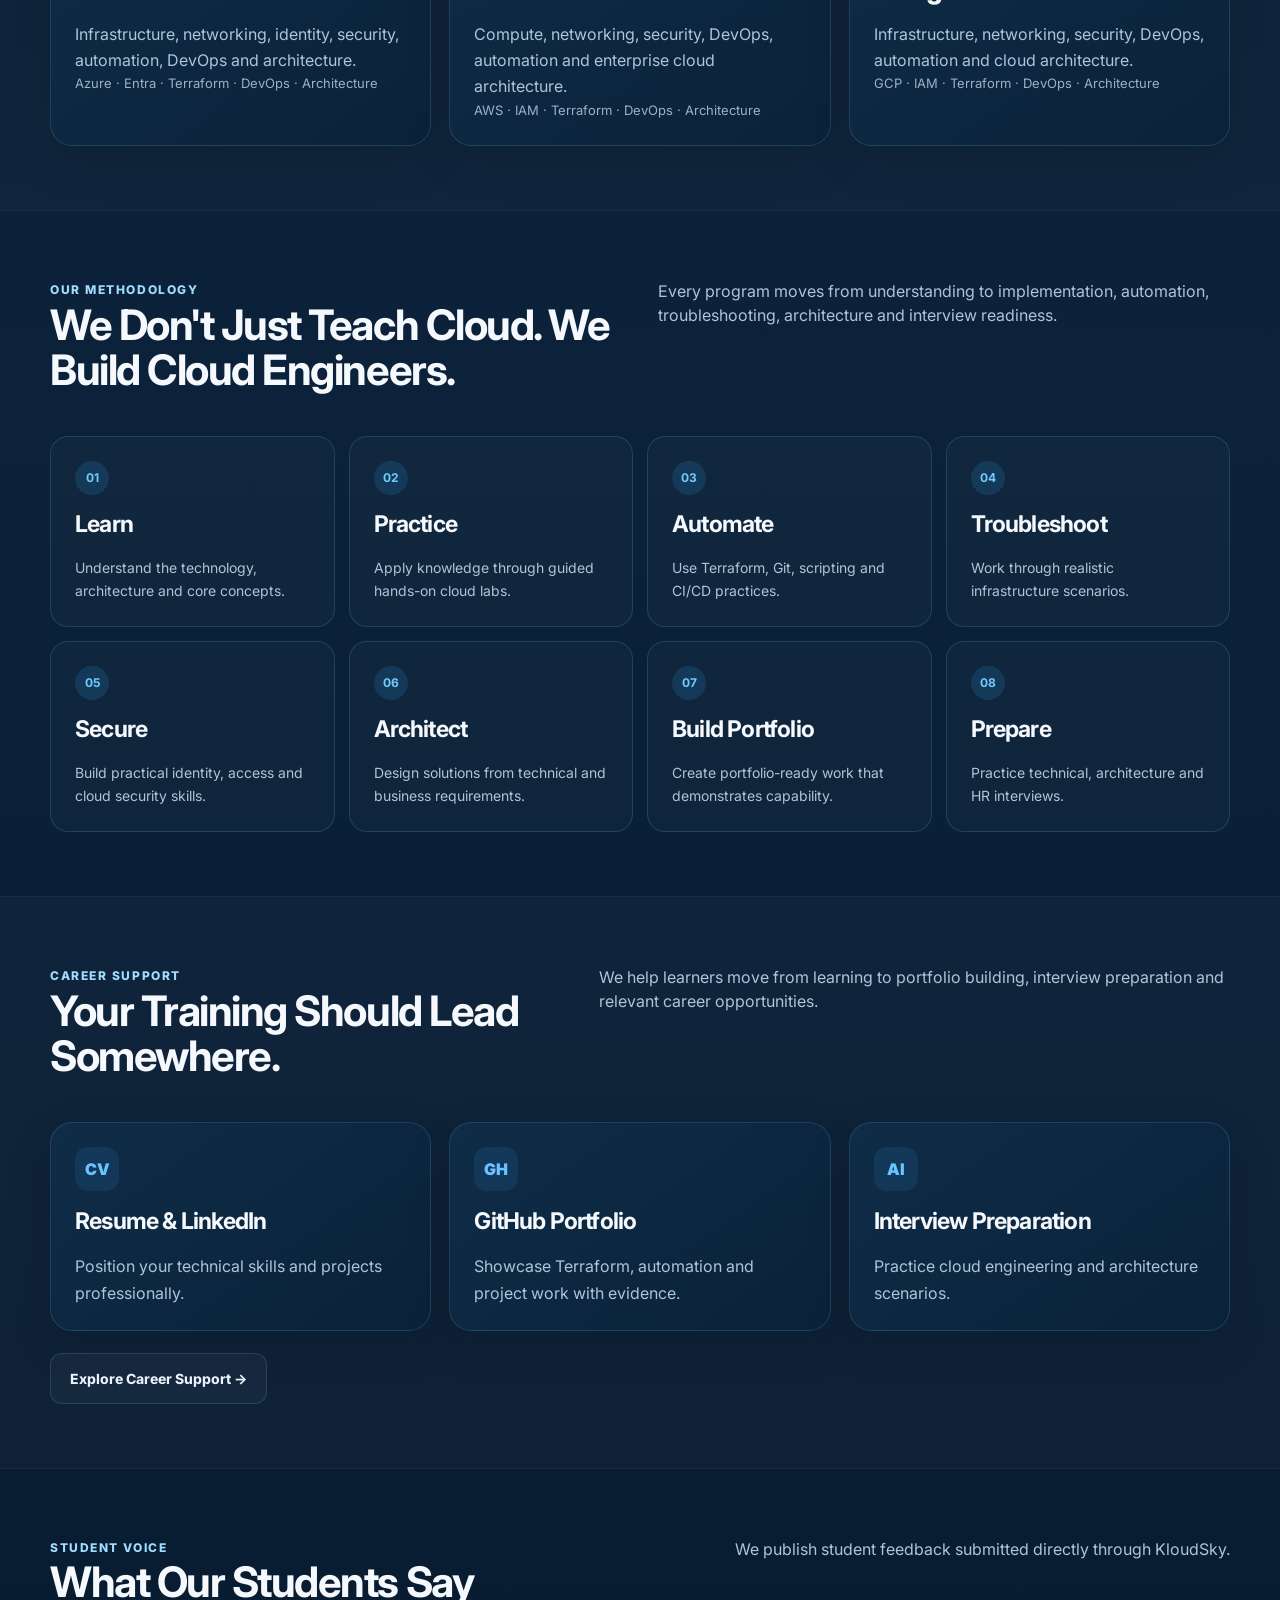
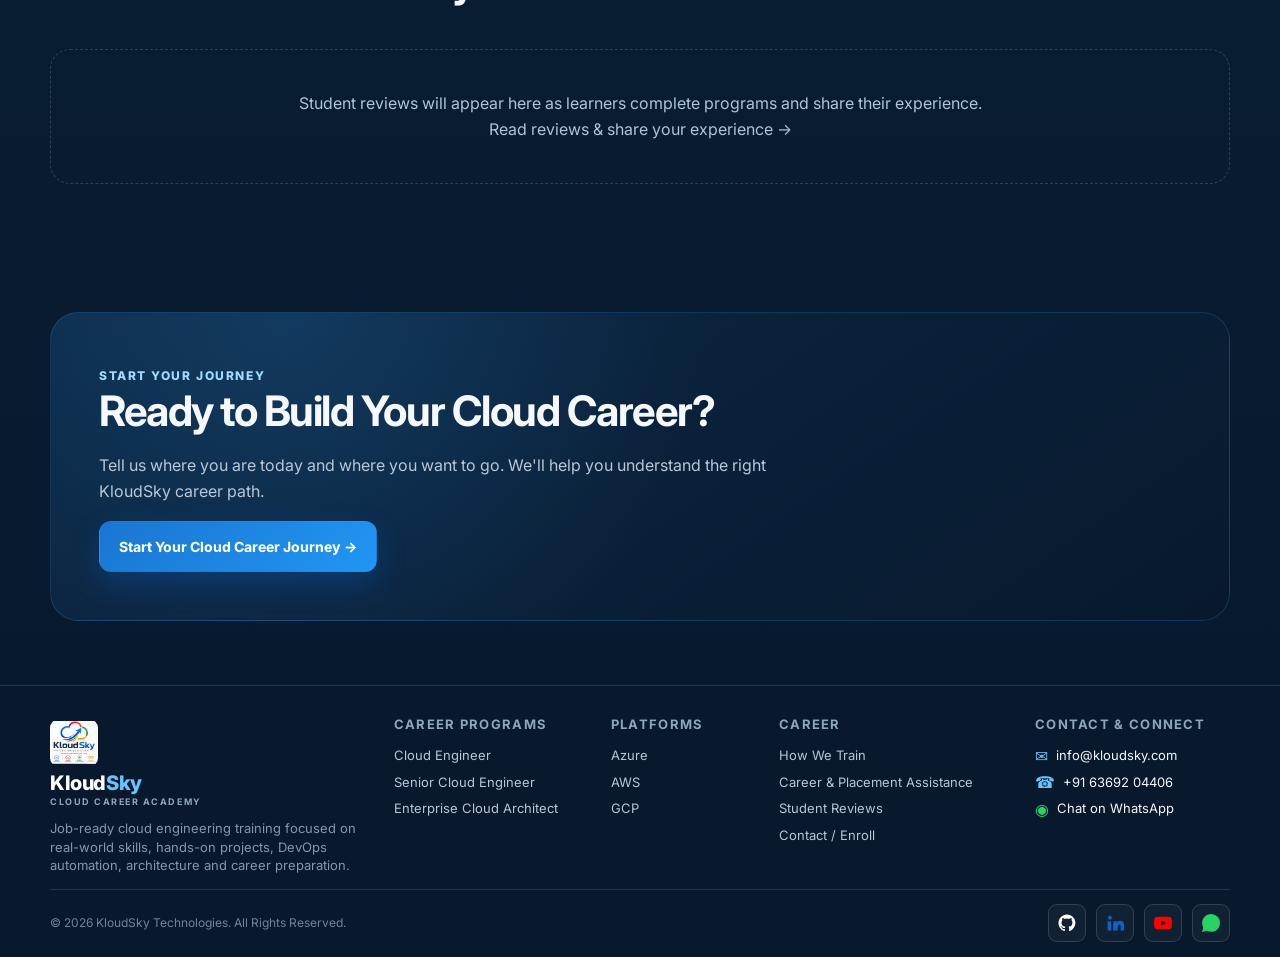
==== commit 9b0be89a: "index updated" ====
--- a/index.html
+++ b/index.html
@@ -58,6 +58,19 @@
     transform:translateY(-1px);
 }
 .footer .footer-social svg{width:18px;height:18px;display:block;}
+/* Official brand colors for communication/social icons */
+.footer .footer-social[aria-label="GitHub"]{color:#fff;}
+.footer .footer-social[aria-label="LinkedIn"]{color:#0A66C2;}
+.footer .footer-social[aria-label="YouTube"]{color:#FF0000;}
+.footer .footer-social[aria-label="WhatsApp"]{color:#25D366;}
+
+.footer .footer-social[aria-label="GitHub"]:hover{color:#fff;background:rgba(255,255,255,.10);}
+.footer .footer-social[aria-label="LinkedIn"]:hover{color:#0A66C2;background:rgba(10,102,194,.12);}
+.footer .footer-social[aria-label="YouTube"]:hover{color:#FF0000;background:rgba(255,0,0,.10);}
+.footer .footer-social[aria-label="WhatsApp"]:hover{color:#25D366;background:rgba(37,211,102,.12);}
+
+.footer .footer-contact-column a[href^="https://wa.me/"] .footer-contact-icon{color:#25D366;}
+
 .footer .footer-social[aria-label="LinkedIn"] svg{width:20px;height:20px;}
 @media(max-width:980px){
     .footer .footer-grid{grid-template-columns:1.5fr 1fr 1fr;gap:28px;}
